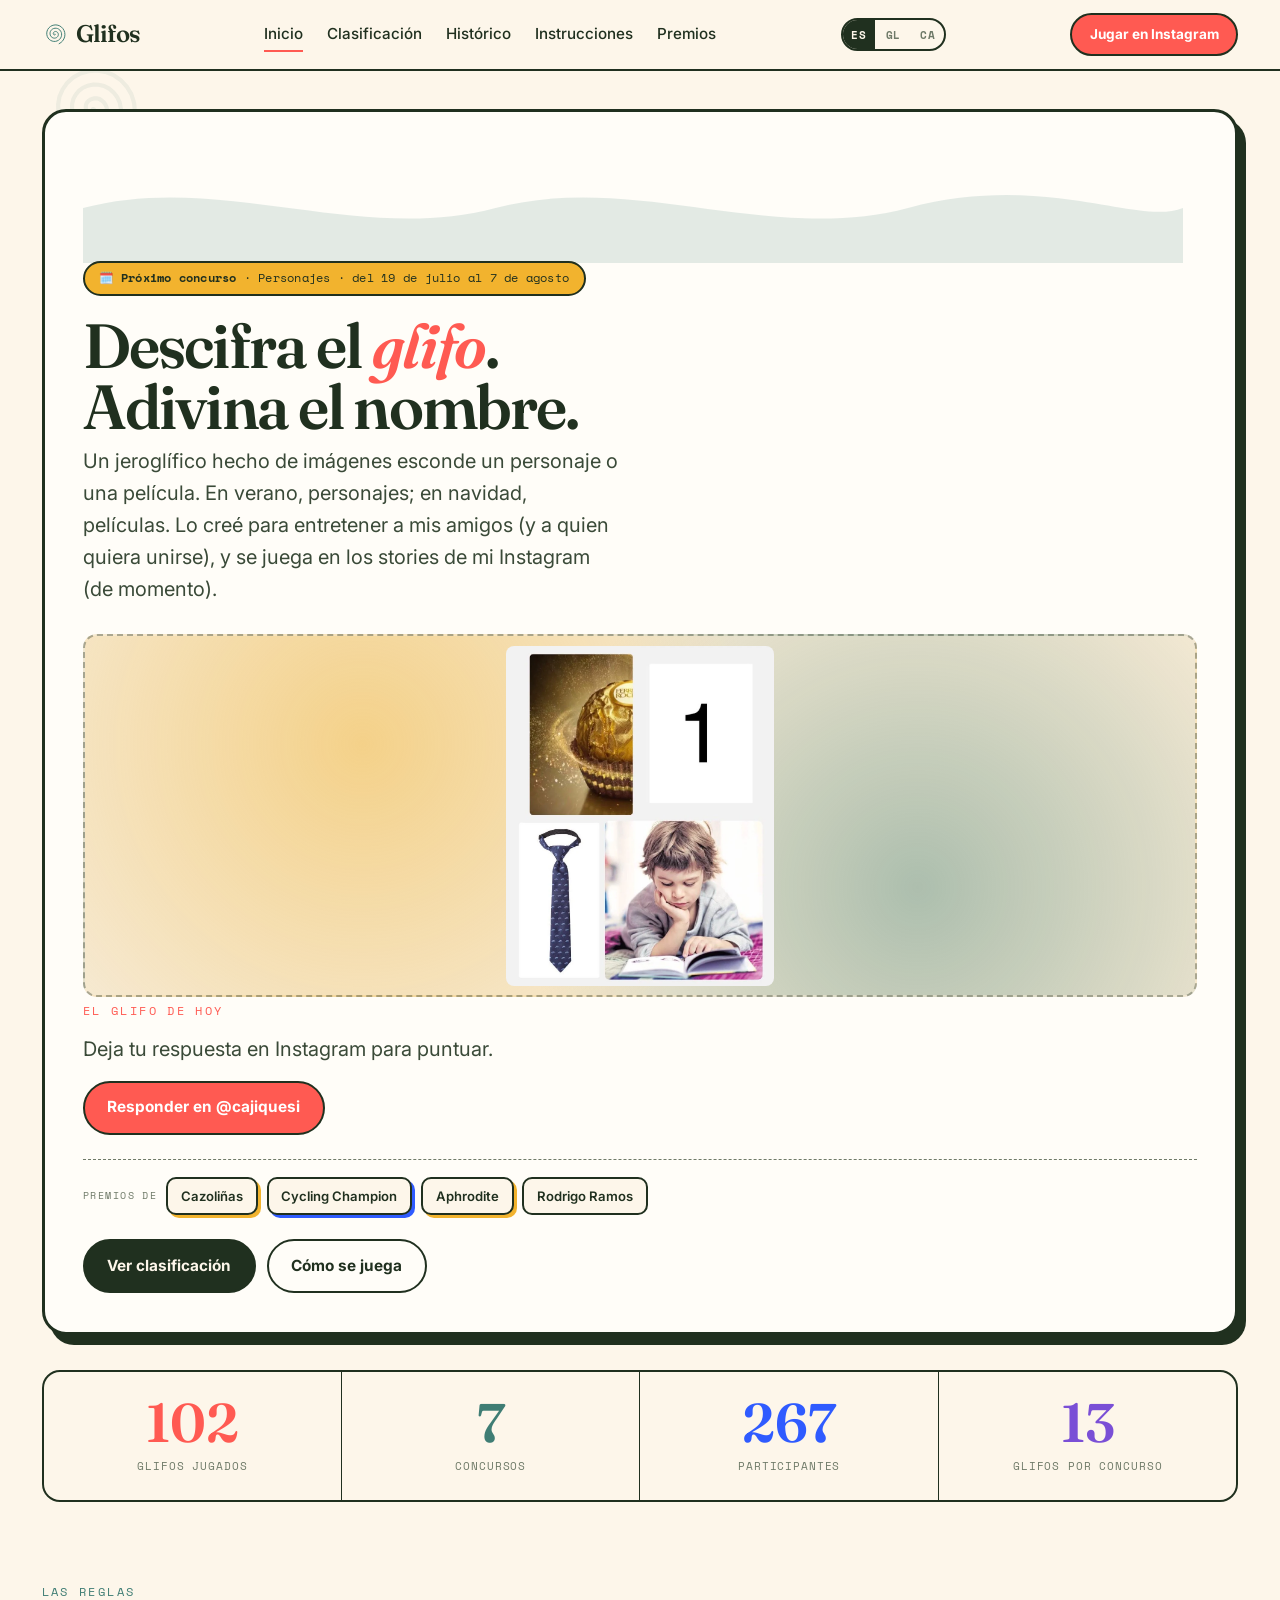
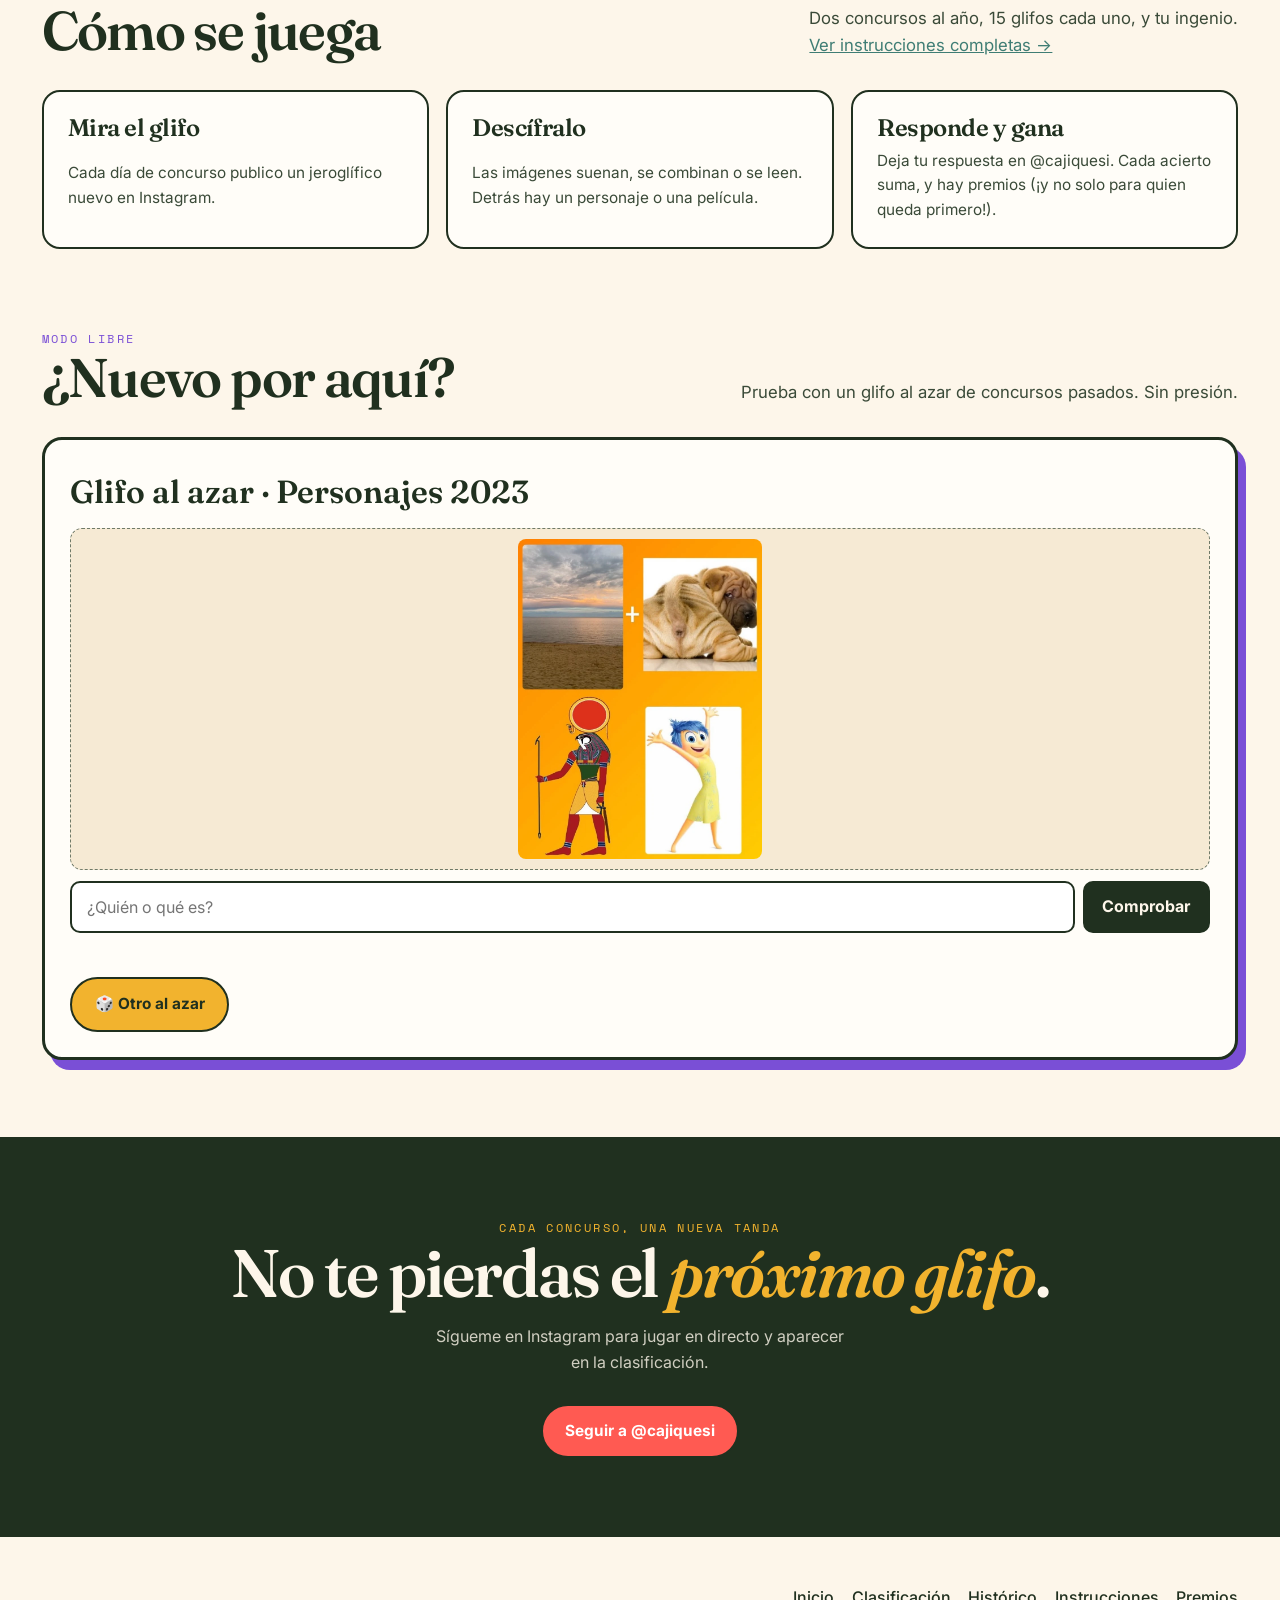
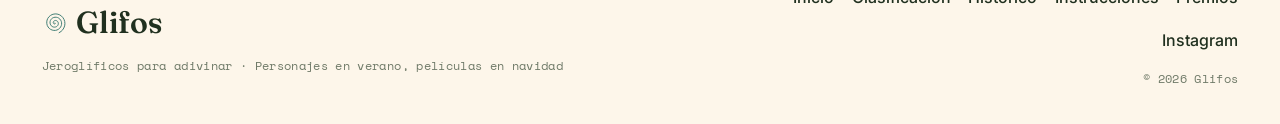
==== index.html @ b7b4c4e5 "Contest day 12: add glyph 12 (Lamine Yamal) and daily glyph 13 Rebuild the Personajes 2026 edition f" ====
<!DOCTYPE html><html lang="es" class="no-js"><head><meta charset="UTF-8"><meta name="viewport" content="width=device-width, initial-scale=1"><title>Glifos · El juego de los jeroglíficos</title><meta name="description" content="Glifos: juego de jeroglíficos para adivinar personajes (verano) y películas (navidad)."><script>document.documentElement.classList.remove('no-js');document.documentElement.classList.add('js');</script><link rel="preconnect" href="https://fonts.googleapis.com"><link rel="preconnect" href="https://fonts.gstatic.com" crossorigin><link rel="stylesheet" href="https://fonts.googleapis.com/css2?family=Fraunces:ital,opsz,wght@0,9..144,400..700;1,9..144,400..600&family=Inter:wght@300..600&family=Space+Mono:wght@400;700&display=swap"><link rel="icon" href="assets/img/favicon.svg" type="image/svg+xml"><link rel="stylesheet" href="styles.css?v=20260804"></head><body data-home><a class="skip-link" href="#main" data-i18n="skip">x</a><div class="splash" aria-hidden="true"><div class="splash__word"><span>G</span><span>L</span><span>I</span><span>F</span><span>O</span><span>S</span></div></div><div class="petro-bg" data-petro aria-hidden="true"></div><header class="nav" id="nav"><div class="wrap nav__in"><a class="brand" href="index.html"><svg viewBox="0 0 64 64" width="26" height="26"><use href="#p-spiral"/></svg>Glifos</a><nav class="nav__links" aria-label="Principal"><a href="index.html" data-i18n="nav.inicio" aria-current="page">x</a><a href="concurso.html" data-i18n="nav.clasi">x</a><a href="historico.html" data-i18n="nav.hist">x</a><a href="instrucciones.html" data-i18n="nav.instr">x</a><a href="premios.html" data-i18n="nav.premios">x</a></nav><div class="lang" data-lang-switch><button data-lang="es">ES</button><button data-lang="gl">GL</button><button data-lang="ca">CA</button></div><a class="btn btn--ig btn--sm nav__cta" href="https://instagram.com/cajiquesi" target="_blank" rel="noopener" data-i18n="nav.playIG">x</a><button class="nav__burger" aria-label="Menú" aria-expanded="false"><span></span><span></span><span></span></button></div><div class="nav__mobile"><div><a href="index.html" data-i18n="nav.inicio" aria-current="page">x</a><a href="concurso.html" data-i18n="nav.clasi">x</a><a href="historico.html" data-i18n="nav.hist">x</a><a href="instrucciones.html" data-i18n="nav.instr">x</a><a href="premios.html" data-i18n="nav.premios">x</a><a href="https://instagram.com/cajiquesi" target="_blank" rel="noopener" data-i18n="nav.ig">Instagram →</a><div class="lang" data-lang-switch><button data-lang="es">ES</button><button data-lang="gl">GL</button><button data-lang="ca">CA</button></div></div></div></header><main id="main"><section class="hero"><div class="wrap"><div class="hero__band">
<svg class="hero__wave" viewBox="0 0 1200 120" preserveAspectRatio="none"><path d="M0,60 C150,20 300,100 450,60 C600,20 750,100 900,60 C1050,20 1150,80 1200,60 L1200,120 L0,120 Z" fill="currentColor"/></svg>
<p class="next-contest reveal" data-next-contest></p>
<h1 class="reveal" data-i18n-html="home.h1">x</h1>
<p class="sub reveal" data-i18n="home.sub">x</p>
<div class="daily reveal" data-daily>
<div data-daily-none style="display:none"><div class="note" data-i18n-html="home.dailyNone">x</div></div>
<div data-daily-has><div class="daily__stage" data-daily-stage><div class="daily__ph"><div class="q3"><b>¿</b><b>?</b><b>?</b></div><p data-daily-meta data-i18n="home.dailyToday">x</p></div></div>
<div><p class="eyebrow" style="color:var(--coral)" data-i18n="home.dailyEyebrow">x</p><p class="sub" style="margin:.6rem 0 1rem" data-i18n="home.dailyResp">x</p><a class="btn btn--ig" href="https://instagram.com/cajiquesi" target="_blank" rel="noopener" data-i18n="home.respIG">x</a></div></div>
</div>
<div class="spon-strip" data-spon-strip></div>
<div class="hero__cta reveal"><a class="btn btn--primary" href="concurso.html" data-i18n="home.ctaClasi">x</a><a class="btn btn--ghost" href="instrucciones.html" data-i18n="home.ctaHow">x</a></div>
</div></div></section>
<section class="section" style="padding-top:0"><div class="wrap"><div class="stats reveal">
<div class="stat"><div class="stat__num" data-stat-glyphs data-count="0">0</div><div class="stat__label" data-i18n="stat.glyphs">x</div></div>
<div class="stat"><div class="stat__num" data-stat-contests data-count="0">0</div><div class="stat__label" data-i18n="stat.contests">x</div></div>
<div class="stat"><div class="stat__num" data-stat-players data-count="0">0</div><div class="stat__label" data-i18n="stat.players">x</div></div>
<div class="stat"><div class="stat__num" data-count="15">0</div><div class="stat__label" data-i18n="stat.perContest">x</div></div>
</div></div></section>
<section class="section" style="padding-top:0"><div class="wrap"><div class="section__head"><div><p class="kicker reveal" data-i18n="home.rulesKicker">x</p><h2 class="section__title reveal" data-i18n-html="home.rulesTitle">x</h2></div><p class="section__lead reveal" data-i18n-html="home.rulesLead">x</p></div>
<div class="cards">
<div class="pcard reveal"><h3 data-i18n="card1.t">x</h3><p data-i18n="card1.p">x</p></div>
<div class="pcard reveal"><h3 data-i18n="card2.t">x</h3><p data-i18n="card2.p">x</p></div>
<div class="pcard reveal"><h3 data-i18n="card3.t">x</h3><p data-i18n="card3.p">x</p></div>
</div></div></section>
<section class="section" style="padding-top:0"><div class="wrap" data-random><div class="section__head"><div><p class="kicker reveal" style="color:var(--purple)" data-i18n="free.kicker">x</p><h2 class="section__title reveal" data-i18n-html="free.title">x</h2></div><p class="section__lead reveal" data-i18n="free.lead">x</p></div>
<div class="random reveal"><div class="big" data-r-title>Glifo</div><div class="stage" data-r-stage><div class="q3">¿ ? ?</div></div><div class="grow"><input data-r-input data-i18n-ph="free.ph" autocomplete="off" data-i18n-al="free.ph"><button data-r-check data-i18n="free.check">x</button></div><div class="fb" data-r-fb></div><button class="btn btn--sun" data-r-new style="width:max-content" data-i18n="free.new">x</button></div></div></section>
<section class="section section--band cta"><div class="wrap"><p class="kicker reveal" style="justify-content:center;color:var(--mustard)" data-i18n="home.ctaKicker">x</p><h2 class="cta__title reveal" data-i18n-html="home.ctaTitle">x</h2><p class="cta__sub reveal" data-i18n="home.ctaSub">x</p><a class="btn btn--ig reveal" href="https://instagram.com/cajiquesi" target="_blank" rel="noopener" data-i18n="home.follow">x</a></div></section></main><footer class="footer"><div class="wrap footer__grid"><div><div class="footer__brand"><svg viewBox="0 0 64 64" width="26" height="26"><use href="#p-spiral"/></svg>Glifos</div><p class="footer__meta" style="margin-top:.6rem" data-i18n="foot.tagline">x</p></div><div class="footer__right"><nav class="footer__links" aria-label="Pie"><a href="index.html" data-i18n="nav.inicio">x</a><a href="concurso.html" data-i18n="nav.clasi">x</a><a href="historico.html" data-i18n="nav.hist">x</a><a href="instrucciones.html" data-i18n="nav.instr">x</a><a href="premios.html" data-i18n="nav.premios">x</a><a href="https://instagram.com/cajiquesi" target="_blank" rel="noopener">Instagram</a></nav><p class="footer__meta" style="margin-top:1rem">© <span data-year>2026</span> Glifos</p></div></div></footer><script defer src="lib/gsap.min.js"></script><script defer src="lib/ScrollTrigger.min.js"></script><script defer src="lib/i18n.js?v=20260804"></script><script defer src="lib/data.js?v=20260804"></script><script defer src="lib/manifest.js?v=20260804"></script><script defer src="main.js?v=20260804"></script></body></html>
---- styles.css ----
/* =============================================================
   GLIFOS · styles.css — petroglifos gallegos + color de juego
   ============================================================= */
:root{
  --bg:#fdf6ea; --bg2:#f6ead4; --bg3:#efe0c3; --paper:#fffdf8;
  --ink:#20301f; --ink2:#3a4a38; --mute:#6f7a68; --line:#20301f;
  --teal:#3f7d74; --coral:#ff5a52; --mustard:#f2b32e; --blue:#2f5bff; --green:#1f9e6e; --purple:#7a4fd6;
  --serif:"Fraunces",Georgia,"Times New Roman",serif;
  --sans:"Inter",system-ui,-apple-system,sans-serif;
  --mono:"Space Mono",ui-monospace,monospace;
  --ease:cubic-bezier(.16,1,.3,1); --bounce:cubic-bezier(.34,1.56,.64,1);
  --wrap:1200px; --gutter:clamp(1.1rem,4vw,2.6rem); --radius:18px;
}
*,*::before,*::after{box-sizing:border-box;margin:0}
html{-webkit-text-size-adjust:100%;scroll-behavior:smooth}
body{font-family:var(--sans);font-size:16px;line-height:1.6;color:var(--ink);background:var(--bg);
  -webkit-font-smoothing:antialiased;text-rendering:optimizeLegibility;overflow-x:clip}
img,svg{display:block;max-width:100%}
button{font:inherit;color:inherit;cursor:pointer;border:0;background:none}
a{color:inherit;text-decoration:none}
p{text-wrap:pretty}
h1,h2,h3,h4{text-wrap:balance;line-height:1.02;letter-spacing:-.02em;font-weight:600}
::selection{background:var(--mustard);color:var(--ink)}
:focus-visible{outline:2px solid var(--blue);outline-offset:3px;border-radius:4px}
.skip-link{position:fixed;top:-100px;left:1rem;padding:.6rem 1rem;background:var(--ink);color:var(--bg);z-index:9999;border-radius:8px;font-weight:600}
.skip-link:focus{top:1rem}
.sr-only{position:absolute;width:1px;height:1px;padding:0;margin:-1px;overflow:hidden;clip:rect(0,0,0,0);white-space:nowrap;border:0}

/* petroglyph background */
.petro-bg{position:fixed;inset:0;z-index:0;pointer-events:none;opacity:.08;overflow:hidden}
.petro-bg svg[data-motif]{position:absolute}

.wrap{width:min(100% - var(--gutter)*2,var(--wrap));margin-inline:auto;position:relative;z-index:1}
.kicker,.eyebrow{font-family:var(--mono);font-size:.74rem;letter-spacing:.2em;text-transform:uppercase;color:var(--teal);display:inline-flex;align-items:center;gap:.55rem}
.eyebrow svg{width:20px;height:20px}
.tag{font-family:var(--mono);font-size:.66rem;letter-spacing:.14em;text-transform:uppercase;padding:.28em .7em;border-radius:999px;border:1.5px solid var(--ink);display:inline-block}
.tag--verano{background:var(--mustard);color:var(--ink)}
.tag--navidad{background:var(--blue);color:#fff;border-color:var(--blue)}

/* buttons */
.btn{display:inline-flex;align-items:center;gap:.55rem;font-weight:700;font-size:.96rem;padding:.8rem 1.4rem;border-radius:999px;border:2px solid var(--ink);transition:transform .35s var(--ease),box-shadow .3s var(--ease),background .3s,color .3s}
.btn:hover{transform:translateY(-3px)}
.btn--primary{background:var(--ink);color:var(--bg)}.btn--primary:hover{box-shadow:6px 8px 0 var(--teal)}
.btn--ig{background:var(--coral);color:#fff}.btn--ig:hover{box-shadow:6px 8px 0 var(--purple)}
.btn--sun{background:var(--mustard);color:var(--ink)}.btn--sun:hover{box-shadow:6px 8px 0 var(--ink)}
.btn--ghost{background:transparent}.btn--ghost:hover{background:var(--ink);color:var(--bg);box-shadow:6px 8px 0 var(--mustard)}
.btn--sm{padding:.55rem 1.1rem;font-size:.85rem}

/* nav */
.nav{position:sticky;top:0;z-index:200;background:color-mix(in srgb,var(--bg) 88%,transparent);backdrop-filter:blur(10px);border-bottom:2px solid var(--ink)}
.nav__in{display:flex;align-items:center;justify-content:space-between;gap:1rem;padding:.8rem 0}
.brand{display:inline-flex;align-items:center;gap:.5rem;font-family:var(--serif);font-weight:600;font-size:1.5rem;letter-spacing:-.03em}
.brand svg{width:26px;height:26px;color:var(--teal)}
.nav__links{display:none;gap:1.5rem;align-items:center}
.nav__links a{font-weight:500;font-size:.95rem;position:relative;padding:.2rem 0}
.nav__links a::after{content:"";position:absolute;left:0;bottom:-2px;width:0;height:2px;background:var(--coral);transition:width .35s var(--ease)}
.nav__links a:hover::after,.nav__links a[aria-current="page"]::after{width:100%}
.nav__cta{display:none}
.nav__burger{display:inline-flex;flex-direction:column;gap:5px;padding:.5rem}
.nav__burger span{width:26px;height:2.5px;background:var(--ink);border-radius:2px;transition:transform .3s var(--ease),opacity .3s}
.nav.is-open .nav__burger span:nth-child(1){transform:translateY(7.5px) rotate(45deg)}
.nav.is-open .nav__burger span:nth-child(2){opacity:0}
.nav.is-open .nav__burger span:nth-child(3){transform:translateY(-7.5px) rotate(-45deg)}
.nav__mobile{display:grid;grid-template-rows:0fr;overflow:hidden;transition:grid-template-rows .4s var(--ease)}
.nav.is-open .nav__mobile{grid-template-rows:1fr;border-top:2px solid var(--ink)}
.nav__mobile>div{min-height:0}
.nav__mobile a{display:block;padding:1rem var(--gutter);font-family:var(--serif);font-size:1.35rem;border-bottom:1px solid var(--line)}
@media(min-width:1000px){.nav__links{display:flex}.nav__cta{display:inline-flex}.nav__burger{display:none}}

/* splash */
.splash{position:fixed;inset:0;z-index:1000;background:var(--ink);display:grid;place-items:center;animation:splashOut .8s var(--ease) 1.9s forwards}
.splash__word{display:flex;gap:.04em;font-family:var(--serif);font-weight:600;color:var(--bg);font-size:clamp(3rem,14vw,8rem);letter-spacing:-.04em}
.splash__word span{display:inline-block;transform:translateY(120%);animation:splashLetter .8s var(--ease) forwards}
.splash__word span:nth-child(1){animation-delay:.05s}.splash__word span:nth-child(2){animation-delay:.13s;color:var(--coral)}
.splash__word span:nth-child(3){animation-delay:.21s}.splash__word span:nth-child(4){animation-delay:.29s;color:var(--mustard)}
.splash__word span:nth-child(5){animation-delay:.37s}.splash__word span:nth-child(6){animation-delay:.45s;color:var(--teal)}
@keyframes splashLetter{to{transform:translateY(0)}}
@keyframes splashOut{to{opacity:0;visibility:hidden;transform:translateY(-14px)}}
.no-js .splash{display:none}

/* reveal */
.reveal{opacity:0;transform:translateY(24px);transition:opacity .8s var(--ease),transform .8s var(--ease)}
.reveal.is-in{opacity:1;transform:none}
html:not(.is-ready) .reveal{opacity:1!important;transform:none!important}

/* hero */
.hero{padding:clamp(1.2rem,3.5vw,2.4rem) 0 clamp(1.2rem,3vw,2.2rem)}
.hero__band{position:relative;border:3px solid var(--ink);border-radius:24px;background:var(--paper);padding:clamp(1.4rem,3.4vw,2.4rem);overflow:hidden;box-shadow:8px 10px 0 var(--ink)}
.hero__wave{position:absolute;left:0;right:0;bottom:-2px;height:110px;color:var(--teal);opacity:.14;z-index:0}
.hero__band>*{position:relative;z-index:1}
.hero h1{font-family:var(--serif);font-weight:600;font-size:clamp(2.1rem,6vw,3.9rem);line-height:.98;letter-spacing:-.03em;margin:.2rem 0 .5rem}
.hero h1 em{font-style:italic;color:var(--coral)}
.hero .sub{font-size:clamp(1rem,2.3vw,1.25rem);max-width:42ch;color:var(--ink2)}
.hero__cta{display:flex;flex-wrap:wrap;gap:.7rem;margin-top:1.5rem}
.chips{display:flex;flex-wrap:wrap;gap:.55rem;margin-top:1.3rem}
.chip{font-family:var(--mono);font-size:.72rem;padding:.5rem .9rem;border-radius:999px;border:2px solid var(--ink);background:var(--bg)}

/* daily glyph */
.daily{display:grid;gap:1.4rem;margin-top:1.8rem;grid-template-columns:1fr}
.daily__stage{position:relative;min-height:240px;border-radius:14px;overflow:hidden;border:2px dashed color-mix(in srgb,var(--ink) 35%,transparent);
  background:radial-gradient(circle at 25% 30%,color-mix(in srgb,var(--mustard) 45%,transparent),transparent 45%),radial-gradient(circle at 75% 70%,color-mix(in srgb,var(--teal) 40%,transparent),transparent 45%),var(--bg2);
  display:grid;place-items:center;padding:.6rem}
.daily__stage img{max-width:100%;max-height:340px;width:auto;height:auto;object-fit:contain;border-radius:8px}
.daily__ph{text-align:center;padding:1.2rem}
.daily__ph .q3{font-family:var(--serif);font-size:clamp(2.6rem,9vw,4rem);color:var(--teal)}
.daily__ph .q3 b:nth-child(2){color:var(--coral)}.daily__ph .q3 b:nth-child(3){color:var(--blue)}
.daily__ph p{font-family:var(--mono);font-size:.7rem;letter-spacing:.1em;text-transform:uppercase;color:var(--mute);margin-top:.5rem}

/* sponsors strip */
.spon-strip{display:flex;flex-wrap:wrap;gap:.55rem;align-items:center;margin-top:1.5rem;padding-top:1.1rem;border-top:1.5px dashed var(--mute)}
.spon-strip .lbl{font-family:var(--mono);font-size:.64rem;letter-spacing:.14em;text-transform:uppercase;color:var(--mute)}
.spon-pill{padding:.4rem .8rem;border:2px solid var(--ink);border-radius:10px;background:var(--bg);font-weight:600;font-size:.82rem;transition:transform .3s var(--ease)}
.spon-pill:hover{transform:translateY(-2px)}
.spon-pill:nth-child(2n){box-shadow:3px 3px 0 var(--mustard)}
.spon-pill:nth-child(3n){box-shadow:3px 3px 0 var(--blue)}

/* sections */
.section{padding:clamp(2.6rem,6vw,5rem) 0;position:relative}
.section--band{background:var(--ink);color:var(--bg)}
.section__head{display:flex;flex-wrap:wrap;align-items:end;justify-content:space-between;gap:1rem;margin-bottom:2rem}
.section__title{font-family:var(--serif);font-weight:600;font-size:clamp(1.9rem,5vw,3.4rem);line-height:1;letter-spacing:-.03em}
.section__title em{font-style:normal;color:inherit}
.section--band .section__title em{color:var(--mustard)}
.section__lead{max-width:52ch;color:var(--ink2);font-size:1.05rem}
.section--band .section__lead{color:color-mix(in srgb,var(--bg) 78%,transparent)}

/* stats */
.stats{display:grid;grid-template-columns:repeat(2,1fr);gap:1px;background:var(--line);border:2px solid var(--ink);border-radius:var(--radius);overflow:hidden}
.stat{background:var(--bg);padding:1.5rem 1rem;text-align:center}
.stat__num{font-family:var(--serif);font-weight:600;font-size:clamp(2rem,6vw,3.4rem);line-height:1}
.stat:nth-child(1) .stat__num{color:var(--coral)}.stat:nth-child(2) .stat__num{color:var(--teal)}
.stat:nth-child(3) .stat__num{color:var(--blue)}.stat:nth-child(4) .stat__num{color:var(--purple)}
.stat__label{font-family:var(--mono);font-size:.68rem;letter-spacing:.08em;text-transform:uppercase;color:var(--mute);margin-top:.5rem}
@media(min-width:720px){.stats{grid-template-columns:repeat(4,1fr)}}

/* steps / cards */
.cards{display:grid;gap:1.1rem;grid-template-columns:1fr}
.pcard{border:2px solid var(--ink);border-radius:var(--radius);padding:1.5rem;background:var(--paper);transition:transform .4s var(--ease),box-shadow .4s var(--ease);display:grid;gap:.5rem}
.pcard:hover{transform:translateY(-5px);box-shadow:8px 10px 0 var(--ink)}
.pcard h3{font-family:var(--serif);font-size:1.5rem}
.pcard p{color:var(--ink2);font-size:.96rem}
@media(min-width:820px){.cards{grid-template-columns:repeat(3,1fr)}}
.cards--2{grid-template-columns:1fr}@media(min-width:720px){.cards--2{grid-template-columns:repeat(2,1fr)}}

/* controls */
.controls{display:flex;flex-wrap:wrap;gap:.5rem;margin-bottom:1.4rem}
.chip-btn{font-family:var(--mono);font-size:.8rem;padding:.5rem 1rem;border-radius:999px;border:2px solid var(--ink);background:var(--bg);transition:background .25s,color .25s,transform .25s var(--ease)}
.chip-btn:hover{transform:translateY(-2px)}
.chip-btn.is-active{background:var(--ink);color:var(--bg)}

/* podium */
.podium{display:grid;grid-template-columns:1fr;gap:1rem;margin-bottom:2.2rem}
.pod{border:2.5px solid var(--ink);border-radius:var(--radius);padding:1.3rem;text-align:center;background:var(--paper)}
.pod__medal{font-size:1.9rem}
.pod__user{font-family:var(--serif);font-weight:600;font-size:1.4rem;margin:.35rem 0 .15rem;word-break:break-word}
.pod__pts{font-family:var(--mono);font-size:.8rem;color:var(--mute)}
.pod__stars{color:var(--mustard);font-size:.9rem;margin-top:.2rem}
.pod--1{background:color-mix(in srgb,var(--mustard) 28%,var(--paper));box-shadow:8px 10px 0 var(--mustard)}
.pod--2{background:color-mix(in srgb,#d9d9d9 40%,var(--paper));box-shadow:8px 10px 0 #cfcabc}
.pod--3{background:color-mix(in srgb,var(--coral) 22%,var(--paper));box-shadow:8px 10px 0 color-mix(in srgb,var(--coral) 55%,var(--paper))}
@media(min-width:760px){.podium{grid-template-columns:repeat(3,1fr);align-items:end}.pod--1{order:2;transform:translateY(-14px)}.pod--2{order:1}.pod--3{order:3}}

/* classification table */
.board-tools{display:flex;flex-wrap:wrap;gap:.6rem;align-items:center;margin-bottom:1rem}
.board-tools input{padding:.6rem .9rem;border:2px solid var(--ink);border-radius:10px;background:var(--bg);font-family:var(--sans);font-size:.95rem;max-width:320px;width:100%}
.legend{display:flex;flex-wrap:wrap;gap:.9rem;margin:1rem 0;font-family:var(--mono);font-size:.7rem}
.legend b{display:inline-flex;align-items:center;gap:.4rem;font-weight:400}
.dot{width:15px;height:15px;border-radius:5px;border:1.5px solid var(--ink);display:inline-block}
.dot.hit{background:var(--green)}.dot.miss{background:var(--coral)}.dot.none{background:var(--bg2)}.dot.star{background:var(--green);box-shadow:0 0 0 2px var(--mustard) inset}

.qwrap{overflow-x:auto;border:2.5px solid var(--ink);border-radius:16px;background:var(--paper);-webkit-overflow-scrolling:touch}
.q{border-collapse:separate;border-spacing:0;width:100%;font-size:.82rem}
.q th,.q td{padding:0;text-align:center}
.q thead th{position:sticky;top:0;background:var(--bg2);border-bottom:2px solid var(--ink);font-family:var(--mono);font-weight:400;padding:.5rem .2rem;vertical-align:middle;z-index:1}
.q .corner{position:sticky;left:0;z-index:4;background:var(--bg2);text-align:left;padding-left:.9rem;min-width:150px;font-family:var(--mono);font-size:.58rem;letter-spacing:.08em}
.q .achead{min-width:66px;font-size:.56rem;letter-spacing:.05em}
.q .numbtn{width:26px;height:26px;border-radius:8px;border:2px solid var(--ink);background:var(--paper);font-family:var(--mono);font-weight:700;font-size:.76rem;cursor:pointer;margin:0 auto;display:grid;place-items:center;transition:transform .2s,background .2s,color .2s}
.q .numbtn:hover{transform:translateY(-2px);background:var(--teal);color:#fff}
.q .wk{border-left:3px solid var(--ink)}
.q tbody th.name{position:sticky;left:0;z-index:2;background:var(--paper);text-align:left;padding:.35rem .9rem;font-weight:600;min-width:150px;border-bottom:1px solid #e8e0cc;cursor:pointer;white-space:nowrap}
.q tbody tr:nth-child(even) th.name,.q tbody tr:nth-child(even) td{background:#faf4e6}
.q tbody th.name:hover{color:var(--teal)}
.q tbody tr.is-hit th.name,.q tbody tr.is-hit td{background:color-mix(in srgb,var(--mustard) 35%,var(--paper))!important}
.q tbody tr.is-dim{display:none}
.q .pos{color:var(--mute);font-family:var(--mono);font-size:.7rem;margin-right:.4rem}
.q .stars{color:var(--mustard);letter-spacing:-1px;margin-left:.35rem}
.q td{border-bottom:1px solid #e8e0cc;height:30px}
.q td.ac{font-family:var(--mono);font-weight:700;border-left:2px solid var(--ink);border-right:2px solid var(--ink);min-width:66px}
.q td.wk{border-left:3px solid var(--ink)}
.cell{width:20px;height:20px;border-radius:5px;margin:0 auto;border:1.5px solid rgba(32,48,31,.22);display:grid;place-items:center}
.cell.hit{background:var(--green);border-color:var(--green)}.cell.miss{background:var(--coral);border-color:var(--coral)}.cell.none{background:var(--bg2)}
.cell.star{background:var(--green);border-color:var(--mustard);box-shadow:0 0 0 2px var(--mustard) inset}
.cell.star span{color:#fff;font-size:.68rem}

/* glyph list (histórico) */
.glyphgrid{display:grid;gap:1rem;grid-template-columns:1fr}
.gcard{border:2px solid var(--ink);border-radius:14px;padding:1.1rem 1.2rem;background:var(--paper);display:grid;gap:.55rem;cursor:pointer;transition:transform .35s var(--ease),box-shadow .35s var(--ease)}
.gcard:hover{transform:translateY(-4px);box-shadow:6px 8px 0 var(--ink)}
.gcard__top{display:flex;align-items:baseline;justify-content:space-between;gap:.7rem}
.gcard__name{font-family:var(--serif);font-weight:600;font-size:1.25rem}
.gcard__num{font-family:var(--mono);font-size:.72rem;color:#fff;padding:.12rem .5rem;border-radius:999px;background:var(--teal)}
.gcard__solved{font-family:var(--mono);font-size:.76rem;color:var(--mute)}.gcard__solved b{color:var(--ink)}
.gbar{height:9px;border-radius:999px;background:var(--bg3);overflow:hidden;border:1.5px solid var(--ink)}
.gbar>i{display:block;height:100%;border-radius:999px}
@media(min-width:640px){.glyphgrid{grid-template-columns:repeat(2,1fr)}}
@media(min-width:1024px){.glyphgrid{grid-template-columns:repeat(3,1fr)}}

.edition__meta{display:flex;flex-wrap:wrap;gap:1.3rem;margin:0 0 1.6rem;font-family:var(--mono);font-size:.8rem;color:var(--mute)}
.edition__meta b{color:var(--ink)}
.subtabs{display:flex;gap:.5rem;margin-bottom:1.4rem;flex-wrap:wrap}
.subtab{font-family:var(--mono);font-size:.82rem;padding:.5rem 1.1rem;border:2px solid var(--ink);border-radius:999px;background:var(--bg)}
.subtab.is-active{background:var(--teal);color:#fff;border-color:var(--teal)}

/* random mode */
.random{border:3px solid var(--ink);border-radius:20px;background:var(--paper);padding:1.6rem;box-shadow:8px 10px 0 var(--purple);display:grid;gap:.7rem}
.random .big{font-family:var(--serif);font-size:clamp(1.4rem,4vw,2rem);font-weight:600}
.stage{min-height:200px;border-radius:12px;border:1.5px dashed var(--mute);background:var(--bg2);display:grid;place-items:center;text-align:center;padding:.6rem}
.stage img{max-width:100%;max-height:320px;width:auto;height:auto;object-fit:contain;border-radius:8px}
.stage .q3{font-family:var(--serif);font-size:2.4rem;color:var(--teal)}
.grow{display:flex;gap:.5rem;flex-wrap:wrap}
.grow input{flex:1;min-width:180px;padding:.7rem .9rem;border:2px solid var(--ink);border-radius:10px;font-family:var(--sans);font-size:1rem}
.grow button{padding:.7rem 1.1rem;border:2px solid var(--ink);border-radius:10px;background:var(--ink);color:var(--bg);font-weight:700}
.fb{min-height:1.4rem;font-weight:600;font-size:.92rem}
.fb.ok{color:var(--green)}.fb.no{color:var(--coral)}

/* modal */
.overlay{position:fixed;inset:0;background:rgba(32,48,31,.55);z-index:300;display:none;place-items:center;padding:1.2rem;overflow-y:auto}
.overlay.open{display:grid}
.modal{background:var(--paper);border:3px solid var(--ink);border-radius:20px;max-width:470px;width:100%;padding:1.8rem;box-shadow:10px 12px 0 var(--teal);margin:auto}
.modal h3{font-family:var(--serif);font-size:1.9rem;font-weight:600}
.modal .close{float:right;font-family:var(--mono);font-size:.8rem;border:2px solid var(--ink);border-radius:8px;padding:.2rem .6rem;background:var(--bg)}
.pstats{display:grid;grid-template-columns:repeat(3,1fr);gap:.7rem;margin:1rem 0}
.pstat{border:2px solid var(--ink);border-radius:12px;padding:.8rem;text-align:center}
.pstat b{font-family:var(--serif);font-size:1.7rem;display:block;line-height:1}
.pstat:nth-child(1) b{color:var(--green)}.pstat:nth-child(2) b{color:var(--coral)}.pstat:nth-child(3) b{color:var(--mustard)}
.pstat span{font-family:var(--mono);font-size:.56rem;letter-spacing:.06em;text-transform:uppercase;color:var(--mute)}
.modal .muted{font-size:.82rem;color:var(--mute);font-style:italic}
.achv{display:flex;flex-wrap:wrap;gap:.4rem;margin-top:.6rem}
.achv span{font-family:var(--mono);font-size:.68rem;padding:.3rem .6rem;border-radius:999px;border:1.5px solid var(--ink);background:var(--bg)}

/* sponsors page */
.spon-grid{display:grid;gap:1.2rem;grid-template-columns:1fr}
.spon-card{border:2.5px solid var(--ink);border-radius:var(--radius);background:var(--paper);display:flex;flex-direction:column;overflow:hidden;transition:transform .35s var(--ease),box-shadow .35s var(--ease)}
.spon-card:hover{transform:translateY(-5px)}
.spon-card:nth-child(3n+1):hover{box-shadow:8px 10px 0 var(--mustard)}
.spon-card:nth-child(3n+2):hover{box-shadow:8px 10px 0 var(--blue)}
.spon-card:nth-child(3n):hover{box-shadow:8px 10px 0 var(--coral)}
.spon-card__media{position:relative}
.spon-card__gallery{display:flex;overflow-x:auto;scroll-snap-type:x mandatory;scrollbar-width:none;-webkit-overflow-scrolling:touch}
.spon-card__gallery::-webkit-scrollbar{display:none}
.spon-card__gallery .spon-card__photo{flex:0 0 100%;scroll-snap-align:start}
.spon-card__gallery--multi .spon-card__photo{flex:0 0 90%}
.spon-card__photo{display:block;width:100%;height:170px;object-fit:cover;border-bottom:2.5px solid var(--ink)}
.spon-card__photo--ph{background:radial-gradient(circle at 30% 30%,color-mix(in srgb,var(--mustard) 50%,transparent),transparent 55%),radial-gradient(circle at 75% 65%,color-mix(in srgb,var(--teal) 45%,transparent),transparent 55%),var(--bg2)}
.spon-card__logo{position:absolute;left:1.1rem;bottom:-22px;height:54px;min-width:54px;max-width:180px;padding:.3rem .55rem;border-radius:12px;background:var(--bg);border:2px solid var(--ink);display:grid;place-items:center;font-family:var(--serif);font-weight:600;font-size:1.5rem;color:var(--teal);overflow:hidden}
.spon-card__logo img{height:100%;width:auto;max-width:100%;object-fit:contain;display:block}
.spon-card__body{padding:2rem 1.3rem 1.3rem;display:grid;gap:.5rem;flex:1}
.spon-card h3{font-family:var(--serif);font-size:1.4rem}
.spon-card__desc{font-size:.9rem;color:color-mix(in srgb,var(--ink) 80%,transparent);line-height:1.45}
.spon-card .prize{font-family:var(--mono);font-size:.72rem;color:var(--mute);letter-spacing:.04em}
.spon-card__links{display:flex;flex-wrap:wrap;gap:.5rem;margin-top:auto;padding-top:.5rem}
.spon-link{display:inline-flex;align-items:center;gap:.4rem;font-weight:600;font-size:.82rem;padding:.45rem .85rem;border:2px solid var(--ink);border-radius:999px;background:var(--bg);transition:transform .3s var(--ease),background .3s,color .3s}
.spon-link svg{flex:none}
.spon-link:hover{transform:translateY(-2px)}
.spon-link--ig:hover{background:var(--coral);color:#fff}
.spon-link--tiktok:hover{background:var(--ink);color:#fff}
.spon-link--youtube:hover{background:#c4302b;color:#fff;border-color:#c4302b}
@media(min-width:720px){.spon-grid{grid-template-columns:repeat(2,1fr)}}
@media(min-width:1040px){.spon-grid{grid-template-columns:repeat(3,1fr)}}

/* note */
.note{border:2px dashed var(--ink);border-radius:var(--radius);padding:1.3rem 1.5rem;background:color-mix(in srgb,var(--mustard) 14%,var(--paper));font-size:.95rem}
.note b{font-family:var(--mono);font-size:.68rem;letter-spacing:.1em;text-transform:uppercase}

/* cta */
.cta{text-align:center}
.cta__title{font-family:var(--serif);font-weight:600;font-size:clamp(2rem,6vw,4.2rem);line-height:1;letter-spacing:-.03em}
.cta__title em{font-style:italic;color:var(--mustard)}
.cta__sub{max-width:42ch;margin:1.1rem auto 1.8rem;color:color-mix(in srgb,var(--bg) 80%,transparent)}

/* footer */
.footer{border-top:2px solid var(--ink);padding:3rem 0 2.2rem}
.footer__grid{display:grid;gap:1.8rem;grid-template-columns:1fr}
.footer__brand{font-family:var(--serif);font-size:1.9rem;font-weight:600;display:inline-flex;align-items:center;gap:.5rem}
.footer__brand svg{width:26px;height:26px;color:var(--teal)}
.footer__links{display:flex;flex-wrap:wrap;gap:1.1rem}
.footer__links a{font-weight:500}.footer__links a:hover{color:var(--teal)}
.footer__meta{font-family:var(--mono);font-size:.72rem;color:var(--mute);letter-spacing:.03em}
@media(min-width:760px){.footer__grid{grid-template-columns:1.4fr 1fr;align-items:center}.footer__right{text-align:right}.footer__links{justify-content:flex-end}}

@media(prefers-reduced-motion:reduce){.hero__wave{animation:none}}

/* --- v3 additions --- */
/* tabs in glyph modal */
.tabs{display:flex;gap:.4rem;margin:.4rem 0 1rem;border-bottom:2px solid var(--ink)}
.tab{font-family:var(--mono);font-size:.8rem;padding:.55rem 1rem;border:2px solid var(--ink);border-bottom:0;border-radius:10px 10px 0 0;background:var(--bg);margin-bottom:-2px;color:var(--mute)}
.tab.is-active{background:var(--paper);color:var(--ink);font-weight:700}
.reveal-ans{margin-top:.7rem;font-family:var(--serif);font-size:1.3rem;font-weight:600;color:var(--teal)}
[data-g-reveal]{margin-top:.6rem}

/* profile editions table */
.edrow{display:grid;grid-template-columns:1fr auto 3.4rem;gap:.6rem;align-items:center;padding:.4rem 0;border-bottom:1px solid #e8e0cc;font-size:.86rem}
.edrow--head{font-family:var(--mono);font-size:.6rem;letter-spacing:.06em;text-transform:uppercase;color:var(--mute);border-bottom:2px solid var(--ink)}
.edrow .mono{font-family:var(--mono);color:var(--ink2)}
.edrow .star-col{text-align:right;color:var(--mustard)}

/* tiebreak / info ordered list */
.steps-ol{counter-reset:st;display:grid;gap:.8rem;margin-top:.4rem}
.steps-ol li{list-style:none;position:relative;padding-left:2.6rem;font-size:.95rem}
.steps-ol li::before{counter-increment:st;content:counter(st);position:absolute;left:0;top:0;width:1.9rem;height:1.9rem;border-radius:50%;background:var(--ink);color:var(--bg);font-family:var(--mono);font-size:.85rem;display:grid;place-items:center}
.steps-ol li b{color:var(--teal)}
.example{margin-top:1rem;border-left:3px solid var(--mustard);padding:.6rem .9rem;background:color-mix(in srgb,var(--mustard) 12%,var(--paper));font-size:.9rem;border-radius:0 10px 10px 0}

/* instrucciones cards */
.rules{display:grid;gap:1.1rem;grid-template-columns:1fr}
.rule{border:2px solid var(--ink);border-radius:var(--radius);padding:1.4rem;background:var(--paper);display:grid;gap:.5rem}
.rule .ic{font-size:1.6rem}
.rule h3{font-family:var(--serif);font-size:1.35rem}
.rule p{color:var(--ink2);font-size:.95rem}
@media(min-width:720px){.rules{grid-template-columns:repeat(2,1fr)}}

/* premios how-to */
.prize-how{display:grid;gap:1rem;grid-template-columns:1fr;margin-top:1.4rem}
.prize-card{border:2.5px solid var(--ink);border-radius:var(--radius);padding:1.4rem;background:var(--paper);display:grid;gap:.4rem}
.prize-card .ic{font-size:1.7rem}
.prize-card h3{font-family:var(--serif);font-size:1.3rem}
.prize-card p{color:var(--ink2);font-size:.93rem}
.prize-card:nth-child(1){box-shadow:6px 8px 0 var(--mustard)}
.prize-card:nth-child(2){box-shadow:6px 8px 0 var(--teal)}
.prize-card:nth-child(3){box-shadow:6px 8px 0 var(--coral)}
.prize-card:nth-child(4){box-shadow:6px 8px 0 var(--purple)}
@media(min-width:720px){.prize-how{grid-template-columns:repeat(2,1fr)}}

/* --- v4 additions --- */
.next-contest{display:inline-block;font-family:var(--mono);font-size:.72rem;letter-spacing:.02em;background:var(--mustard);color:var(--ink);border:2px solid var(--ink);border-radius:999px;padding:.4rem .9rem;margin-bottom:1rem}
.next-contest b{font-weight:700}
.numbtn.is-bis{background:var(--mustard);border-style:dashed}
.numbtn.is-bis sup{font-size:.6em}
.q th.bis,.q td.bis{background:color-mix(in srgb,var(--mustard) 14%,transparent)}

/* --- v5: selector de idioma --- */
.lang{display:inline-flex;gap:2px;border:2px solid var(--ink);border-radius:999px;overflow:hidden;background:var(--bg)}
.lang button{font-family:var(--mono);font-size:.7rem;font-weight:700;letter-spacing:.04em;padding:.32rem .55rem;color:var(--ink-mute,var(--mute))}
.lang button.is-active{background:var(--ink);color:var(--bg)}
.nav__mobile .lang{margin:1rem var(--gutter)}
@media(max-width:999px){.nav__in .lang{display:none}}

/* =============================================================
   REPASO MÓVIL — pantallas pequeñas (tráfico desde Instagram)
   ============================================================= */
.q-hint{display:none}

@media(max-width:640px){
  /* Objetivos táctiles más grandes */
  .btn{padding:.85rem 1.3rem;min-height:46px}
  .btn--sm{padding:.6rem 1rem;font-size:.85rem;min-height:40px}
  .chip-btn{padding:.6rem 1.05rem;font-size:.82rem;min-height:40px}
  .tab{padding:.65rem 1.05rem;min-height:42px}
  .lang button{padding:.5rem .8rem;font-size:.8rem}

  /* Tabla de clasificación deslizable + aviso */
  .q-hint{display:block;font-family:var(--mono);font-size:.72rem;letter-spacing:.04em;color:var(--teal);margin:0 0 .5rem;animation:hintPulse 1.8s ease-in-out infinite}
  @keyframes hintPulse{0%,100%{opacity:.55}50%{opacity:1}}
  .qwrap{position:relative;border-radius:14px}
  /* pista visual de que hay más a la derecha */
  .qwrap::after{content:"";position:sticky;top:0;right:0;float:right;width:26px;height:100%;pointer-events:none;
    background:linear-gradient(to right,transparent,color-mix(in srgb,var(--ink) 12%,transparent));margin-left:-26px}
  .q{font-size:.8rem}
  .q .corner,.q tbody th.name{min-width:118px;padding-left:.6rem}
  .q .numbtn{width:32px;height:32px;font-size:.82rem}        /* nº más grande para el dedo */
  .q .achead{min-width:54px}
  .q td.ac{min-width:54px}
  .cell{width:19px;height:19px}

  /* Ventanas emergentes: que quepan y hagan scroll */
  .overlay{padding:.8rem;align-items:flex-start}
  .modal{padding:1.3rem;max-height:90vh;overflow-y:auto;-webkit-overflow-scrolling:touch;box-shadow:6px 8px 0 var(--teal)}
  .modal .close{padding:.45rem .8rem;font-size:.9rem}
  .modal h3{font-size:1.6rem}
  .pstats{gap:.5rem}
  .pstat{padding:.6rem}

  /* Buscador y controles a lo ancho */
  .board-tools{gap:.5rem}
  .board-tools input{max-width:none;flex:1 1 100%}
  .board-tools .btn{flex:1 1 100%;justify-content:center}

  /* Sombras “duras” más suaves para no crear scroll lateral raro */
  .hero__band{box-shadow:6px 7px 0 var(--ink)}
  .pcard:hover,.step:hover,.gcard:hover{box-shadow:5px 6px 0 var(--ink)}

  /* Podio: el 1º no se eleva (en columna no aporta) */
  .pod--1{transform:none}

  /* Menú móvil: idioma con más aire */
  .nav__mobile .lang{margin:1rem var(--gutter);width:max-content}

  /* Modo libre e imágenes de glifo controladas */
  .stage img{max-height:280px}
  .daily__stage img{max-height:300px}
}

/* Muy estrecho (móviles pequeños) */
@media(max-width:380px){
  .q .numbtn{width:30px;height:30px}
  .q .corner,.q tbody th.name{min-width:104px}
  .section__title{font-size:clamp(1.7rem,7vw,2.2rem)}
}
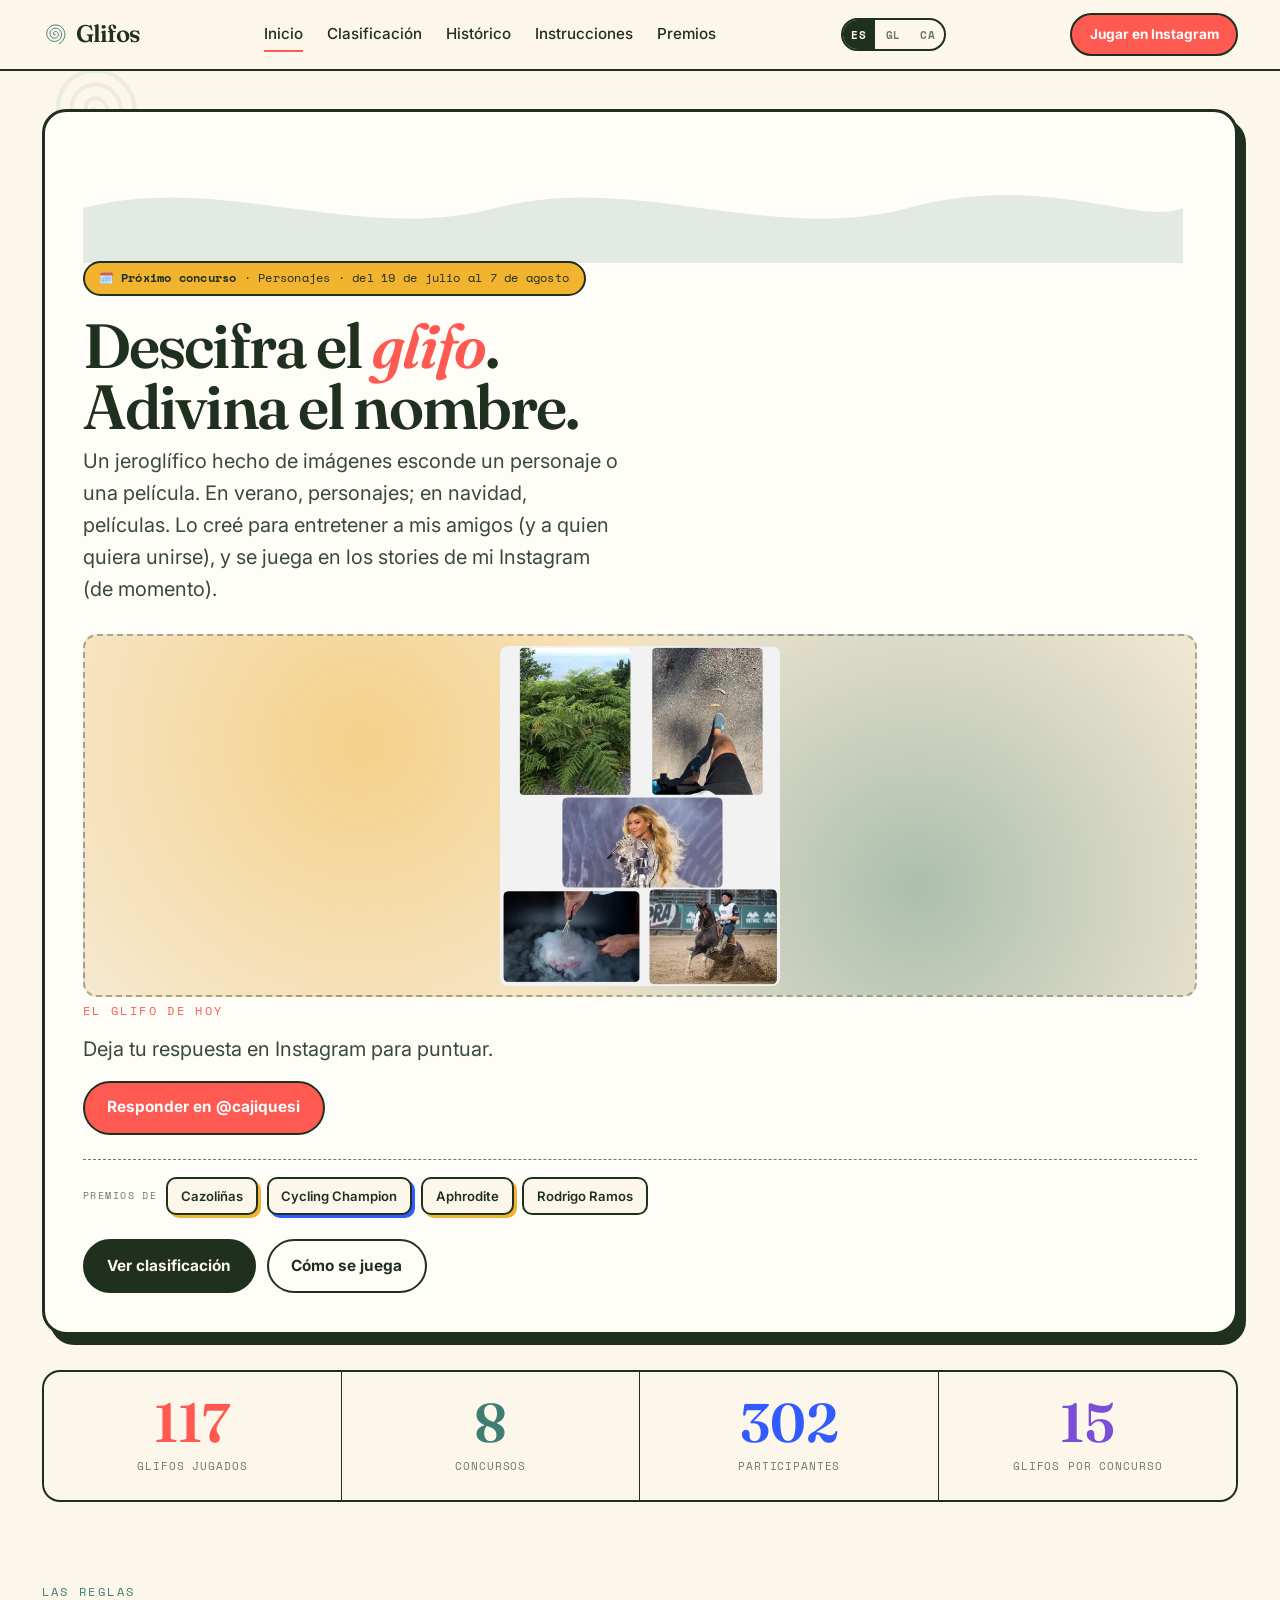
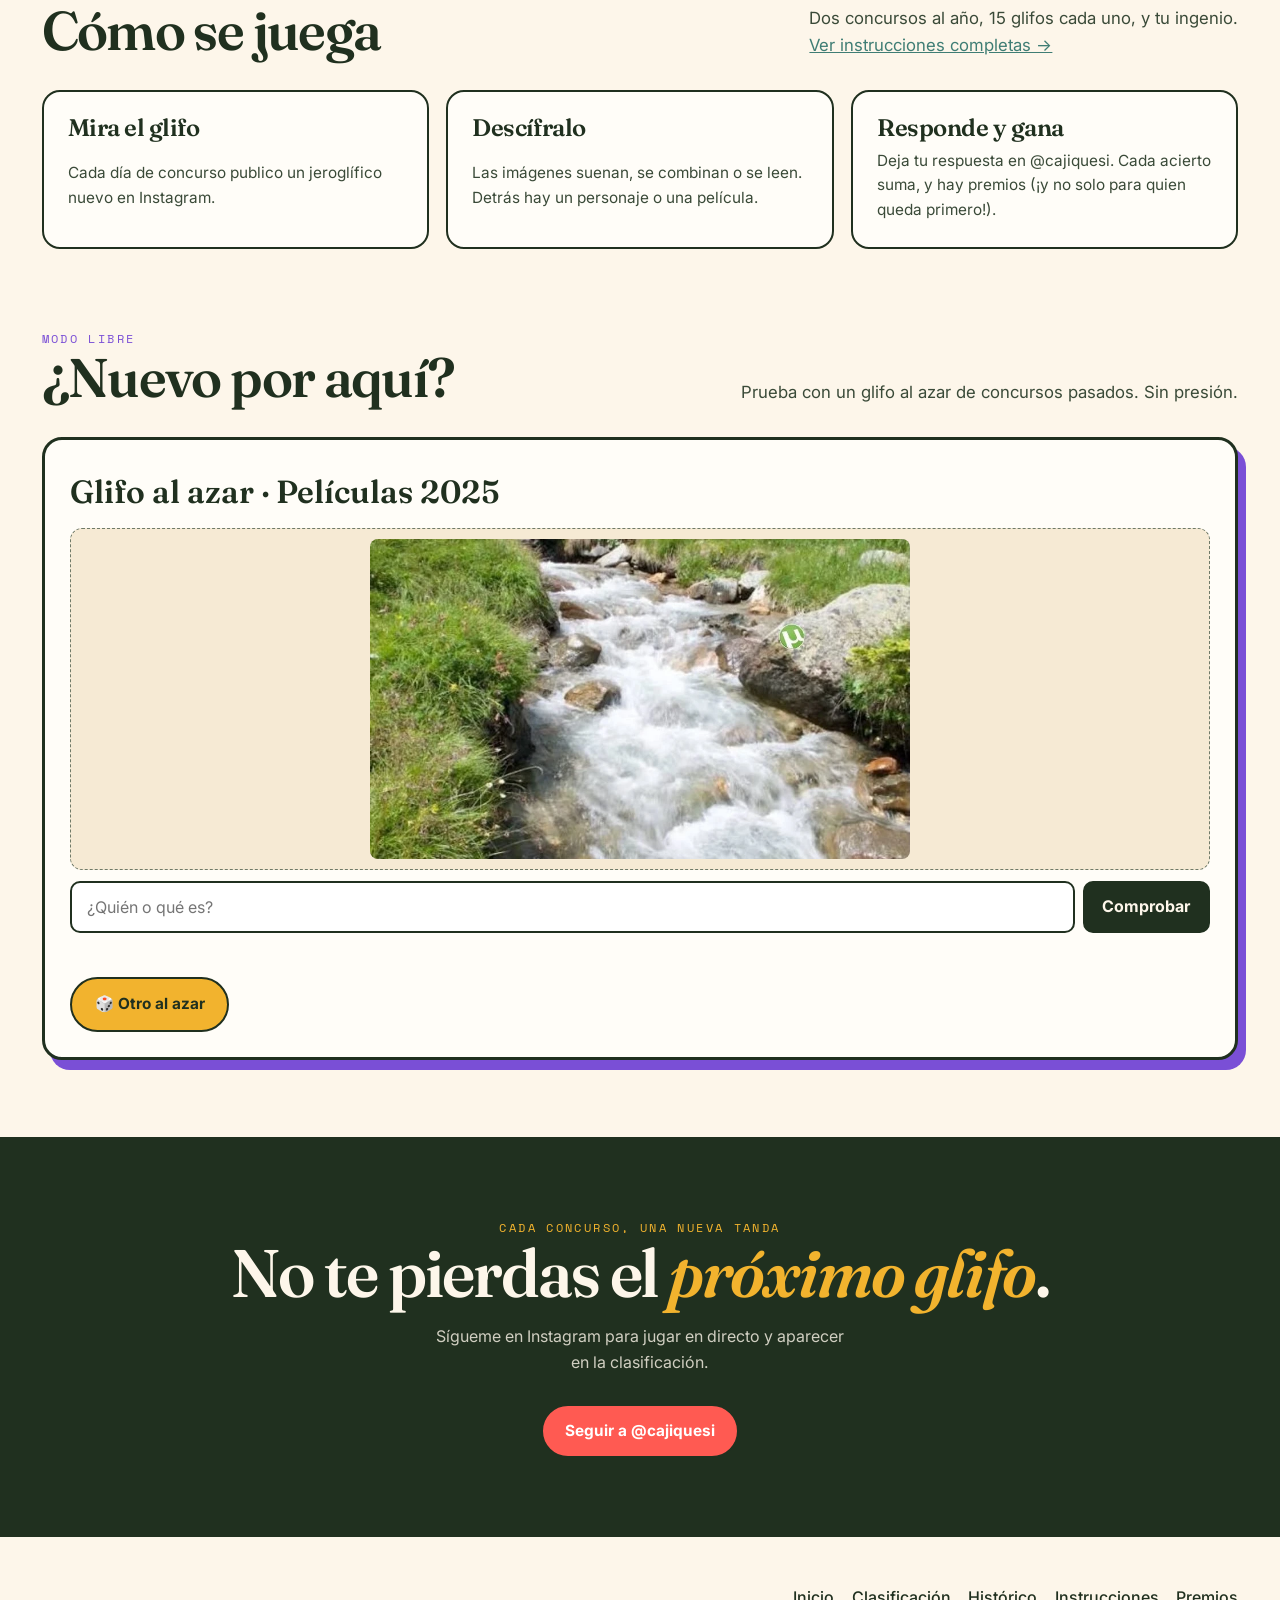
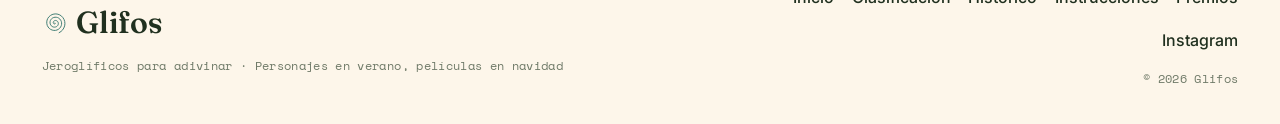
==== commit de551daf: "Contest day 13: add glyph 13 (Bonnie Tyler) and daily glyph 14 Rebuild the Personajes 2026 edition f" ====
--- a/index.html
+++ b/index.html
@@ -1,4 +1,4 @@
-<!DOCTYPE html><html lang="es" class="no-js"><head><meta charset="UTF-8"><meta name="viewport" content="width=device-width, initial-scale=1"><title>Glifos · El juego de los jeroglíficos</title><meta name="description" content="Glifos: juego de jeroglíficos para adivinar personajes (verano) y películas (navidad)."><script>document.documentElement.classList.remove('no-js');document.documentElement.classList.add('js');</script><link rel="preconnect" href="https://fonts.googleapis.com"><link rel="preconnect" href="https://fonts.gstatic.com" crossorigin><link rel="stylesheet" href="https://fonts.googleapis.com/css2?family=Fraunces:ital,opsz,wght@0,9..144,400..700;1,9..144,400..600&family=Inter:wght@300..600&family=Space+Mono:wght@400;700&display=swap"><link rel="icon" href="assets/img/favicon.svg" type="image/svg+xml"><link rel="stylesheet" href="styles.css?v=20260804"></head><body data-home><a class="skip-link" href="#main" data-i18n="skip">x</a><div class="splash" aria-hidden="true"><div class="splash__word"><span>G</span><span>L</span><span>I</span><span>F</span><span>O</span><span>S</span></div></div><div class="petro-bg" data-petro aria-hidden="true"></div><header class="nav" id="nav"><div class="wrap nav__in"><a class="brand" href="index.html"><svg viewBox="0 0 64 64" width="26" height="26"><use href="#p-spiral"/></svg>Glifos</a><nav class="nav__links" aria-label="Principal"><a href="index.html" data-i18n="nav.inicio" aria-current="page">x</a><a href="concurso.html" data-i18n="nav.clasi">x</a><a href="historico.html" data-i18n="nav.hist">x</a><a href="instrucciones.html" data-i18n="nav.instr">x</a><a href="premios.html" data-i18n="nav.premios">x</a></nav><div class="lang" data-lang-switch><button data-lang="es">ES</button><button data-lang="gl">GL</button><button data-lang="ca">CA</button></div><a class="btn btn--ig btn--sm nav__cta" href="https://instagram.com/cajiquesi" target="_blank" rel="noopener" data-i18n="nav.playIG">x</a><button class="nav__burger" aria-label="Menú" aria-expanded="false"><span></span><span></span><span></span></button></div><div class="nav__mobile"><div><a href="index.html" data-i18n="nav.inicio" aria-current="page">x</a><a href="concurso.html" data-i18n="nav.clasi">x</a><a href="historico.html" data-i18n="nav.hist">x</a><a href="instrucciones.html" data-i18n="nav.instr">x</a><a href="premios.html" data-i18n="nav.premios">x</a><a href="https://instagram.com/cajiquesi" target="_blank" rel="noopener" data-i18n="nav.ig">Instagram →</a><div class="lang" data-lang-switch><button data-lang="es">ES</button><button data-lang="gl">GL</button><button data-lang="ca">CA</button></div></div></div></header><main id="main"><section class="hero"><div class="wrap"><div class="hero__band">
+<!DOCTYPE html><html lang="es" class="no-js"><head><meta charset="UTF-8"><meta name="viewport" content="width=device-width, initial-scale=1"><title>Glifos · El juego de los jeroglíficos</title><meta name="description" content="Glifos: juego de jeroglíficos para adivinar personajes (verano) y películas (navidad)."><script>document.documentElement.classList.remove('no-js');document.documentElement.classList.add('js');</script><link rel="preconnect" href="https://fonts.googleapis.com"><link rel="preconnect" href="https://fonts.gstatic.com" crossorigin><link rel="stylesheet" href="https://fonts.googleapis.com/css2?family=Fraunces:ital,opsz,wght@0,9..144,400..700;1,9..144,400..600&family=Inter:wght@300..600&family=Space+Mono:wght@400;700&display=swap"><link rel="icon" href="assets/img/favicon.svg" type="image/svg+xml"><link rel="stylesheet" href="styles.css?v=20260805"></head><body data-home><a class="skip-link" href="#main" data-i18n="skip">x</a><div class="splash" aria-hidden="true"><div class="splash__word"><span>G</span><span>L</span><span>I</span><span>F</span><span>O</span><span>S</span></div></div><div class="petro-bg" data-petro aria-hidden="true"></div><header class="nav" id="nav"><div class="wrap nav__in"><a class="brand" href="index.html"><svg viewBox="0 0 64 64" width="26" height="26"><use href="#p-spiral"/></svg>Glifos</a><nav class="nav__links" aria-label="Principal"><a href="index.html" data-i18n="nav.inicio" aria-current="page">x</a><a href="concurso.html" data-i18n="nav.clasi">x</a><a href="historico.html" data-i18n="nav.hist">x</a><a href="instrucciones.html" data-i18n="nav.instr">x</a><a href="premios.html" data-i18n="nav.premios">x</a></nav><div class="lang" data-lang-switch><button data-lang="es">ES</button><button data-lang="gl">GL</button><button data-lang="ca">CA</button></div><a class="btn btn--ig btn--sm nav__cta" href="https://instagram.com/cajiquesi" target="_blank" rel="noopener" data-i18n="nav.playIG">x</a><button class="nav__burger" aria-label="Menú" aria-expanded="false"><span></span><span></span><span></span></button></div><div class="nav__mobile"><div><a href="index.html" data-i18n="nav.inicio" aria-current="page">x</a><a href="concurso.html" data-i18n="nav.clasi">x</a><a href="historico.html" data-i18n="nav.hist">x</a><a href="instrucciones.html" data-i18n="nav.instr">x</a><a href="premios.html" data-i18n="nav.premios">x</a><a href="https://instagram.com/cajiquesi" target="_blank" rel="noopener" data-i18n="nav.ig">Instagram →</a><div class="lang" data-lang-switch><button data-lang="es">ES</button><button data-lang="gl">GL</button><button data-lang="ca">CA</button></div></div></div></header><main id="main"><section class="hero"><div class="wrap"><div class="hero__band">
 <svg class="hero__wave" viewBox="0 0 1200 120" preserveAspectRatio="none"><path d="M0,60 C150,20 300,100 450,60 C600,20 750,100 900,60 C1050,20 1150,80 1200,60 L1200,120 L0,120 Z" fill="currentColor"/></svg>
 <p class="next-contest reveal" data-next-contest></p>
 <h1 class="reveal" data-i18n-html="home.h1">x</h1>
@@ -25,4 +25,4 @@
 </div></div></section>
 <section class="section" style="padding-top:0"><div class="wrap" data-random><div class="section__head"><div><p class="kicker reveal" style="color:var(--purple)" data-i18n="free.kicker">x</p><h2 class="section__title reveal" data-i18n-html="free.title">x</h2></div><p class="section__lead reveal" data-i18n="free.lead">x</p></div>
 <div class="random reveal"><div class="big" data-r-title>Glifo</div><div class="stage" data-r-stage><div class="q3">¿ ? ?</div></div><div class="grow"><input data-r-input data-i18n-ph="free.ph" autocomplete="off" data-i18n-al="free.ph"><button data-r-check data-i18n="free.check">x</button></div><div class="fb" data-r-fb></div><button class="btn btn--sun" data-r-new style="width:max-content" data-i18n="free.new">x</button></div></div></section>
-<section class="section section--band cta"><div class="wrap"><p class="kicker reveal" style="justify-content:center;color:var(--mustard)" data-i18n="home.ctaKicker">x</p><h2 class="cta__title reveal" data-i18n-html="home.ctaTitle">x</h2><p class="cta__sub reveal" data-i18n="home.ctaSub">x</p><a class="btn btn--ig reveal" href="https://instagram.com/cajiquesi" target="_blank" rel="noopener" data-i18n="home.follow">x</a></div></section></main><footer class="footer"><div class="wrap footer__grid"><div><div class="footer__brand"><svg viewBox="0 0 64 64" width="26" height="26"><use href="#p-spiral"/></svg>Glifos</div><p class="footer__meta" style="margin-top:.6rem" data-i18n="foot.tagline">x</p></div><div class="footer__right"><nav class="footer__links" aria-label="Pie"><a href="index.html" data-i18n="nav.inicio">x</a><a href="concurso.html" data-i18n="nav.clasi">x</a><a href="historico.html" data-i18n="nav.hist">x</a><a href="instrucciones.html" data-i18n="nav.instr">x</a><a href="premios.html" data-i18n="nav.premios">x</a><a href="https://instagram.com/cajiquesi" target="_blank" rel="noopener">Instagram</a></nav><p class="footer__meta" style="margin-top:1rem">© <span data-year>2026</span> Glifos</p></div></div></footer><script defer src="lib/gsap.min.js"></script><script defer src="lib/ScrollTrigger.min.js"></script><script defer src="lib/i18n.js?v=20260804"></script><script defer src="lib/data.js?v=20260804"></script><script defer src="lib/manifest.js?v=20260804"></script><script defer src="main.js?v=20260804"></script></body></html>+<section class="section section--band cta"><div class="wrap"><p class="kicker reveal" style="justify-content:center;color:var(--mustard)" data-i18n="home.ctaKicker">x</p><h2 class="cta__title reveal" data-i18n-html="home.ctaTitle">x</h2><p class="cta__sub reveal" data-i18n="home.ctaSub">x</p><a class="btn btn--ig reveal" href="https://instagram.com/cajiquesi" target="_blank" rel="noopener" data-i18n="home.follow">x</a></div></section></main><footer class="footer"><div class="wrap footer__grid"><div><div class="footer__brand"><svg viewBox="0 0 64 64" width="26" height="26"><use href="#p-spiral"/></svg>Glifos</div><p class="footer__meta" style="margin-top:.6rem" data-i18n="foot.tagline">x</p></div><div class="footer__right"><nav class="footer__links" aria-label="Pie"><a href="index.html" data-i18n="nav.inicio">x</a><a href="concurso.html" data-i18n="nav.clasi">x</a><a href="historico.html" data-i18n="nav.hist">x</a><a href="instrucciones.html" data-i18n="nav.instr">x</a><a href="premios.html" data-i18n="nav.premios">x</a><a href="https://instagram.com/cajiquesi" target="_blank" rel="noopener">Instagram</a></nav><p class="footer__meta" style="margin-top:1rem">© <span data-year>2026</span> Glifos</p></div></div></footer><script defer src="lib/gsap.min.js"></script><script defer src="lib/ScrollTrigger.min.js"></script><script defer src="lib/i18n.js?v=20260805"></script><script defer src="lib/data.js?v=20260805"></script><script defer src="lib/manifest.js?v=20260805"></script><script defer src="main.js?v=20260805"></script></body></html>
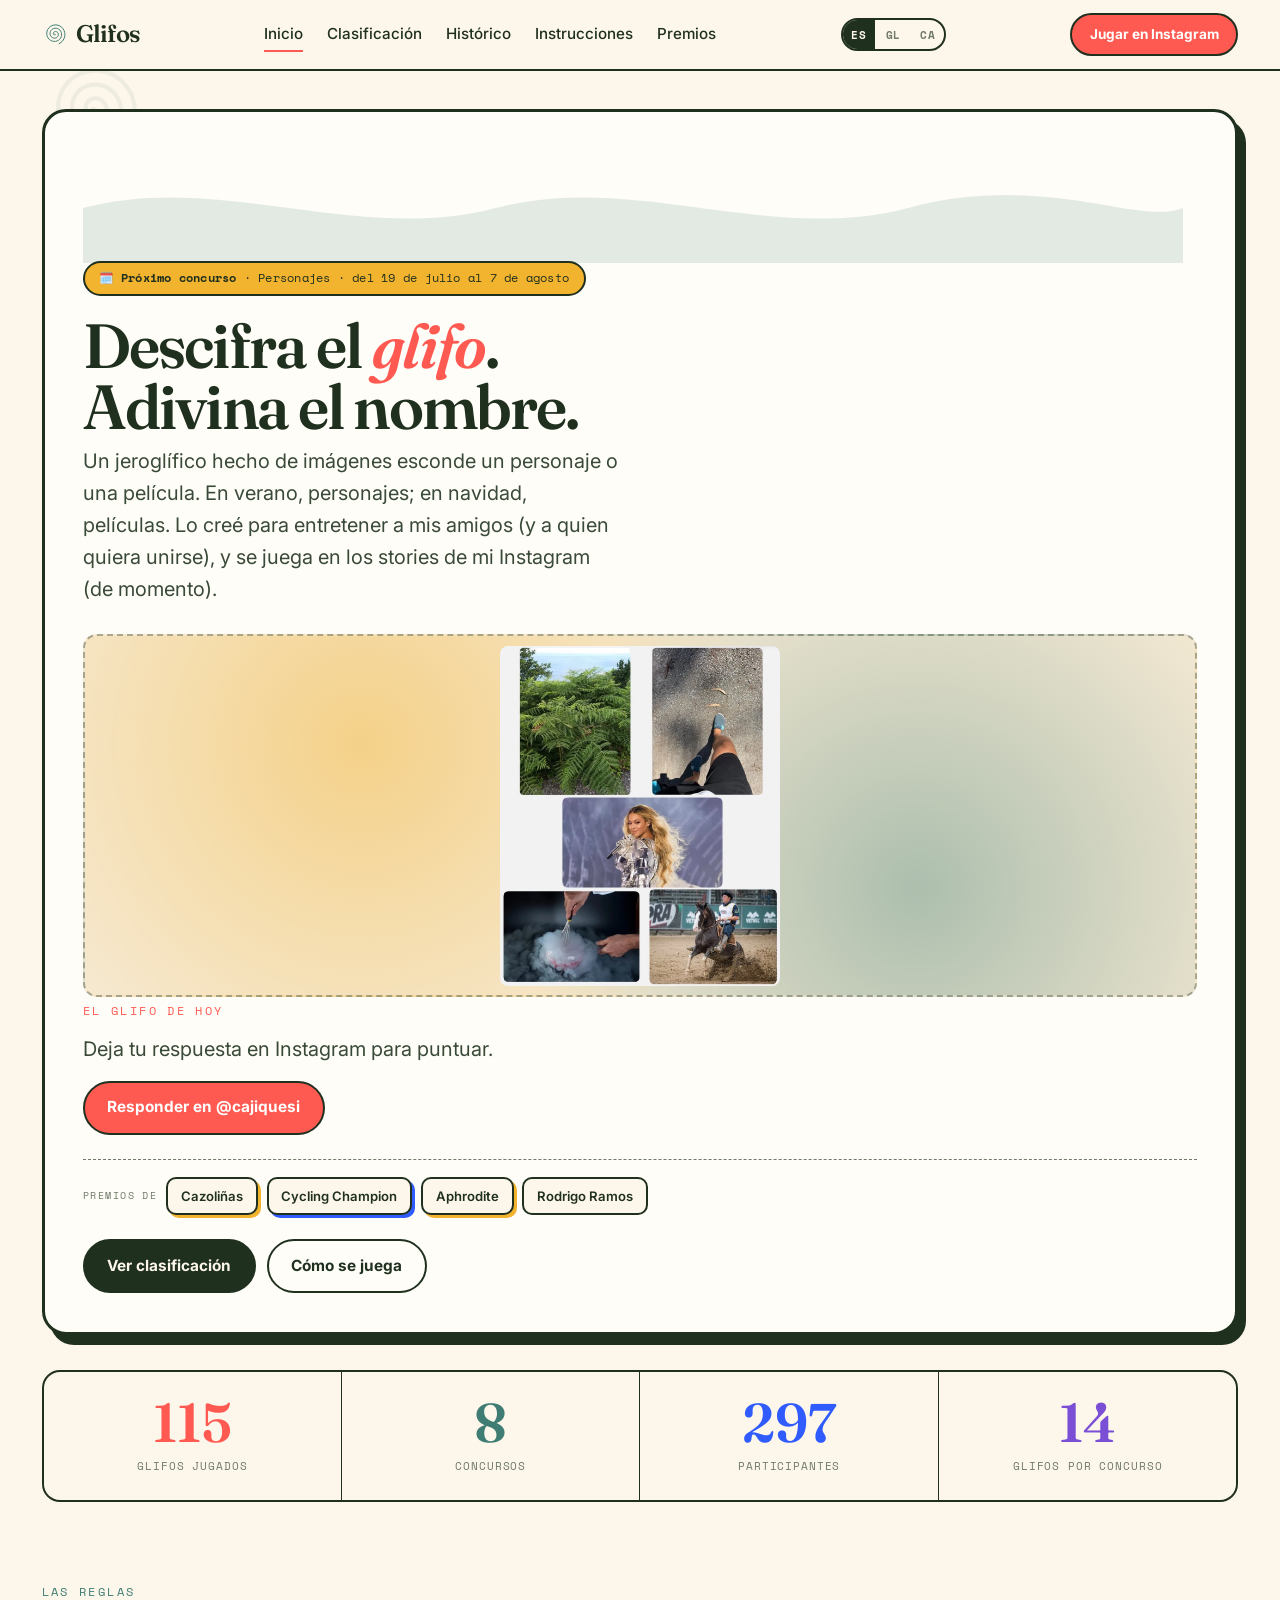
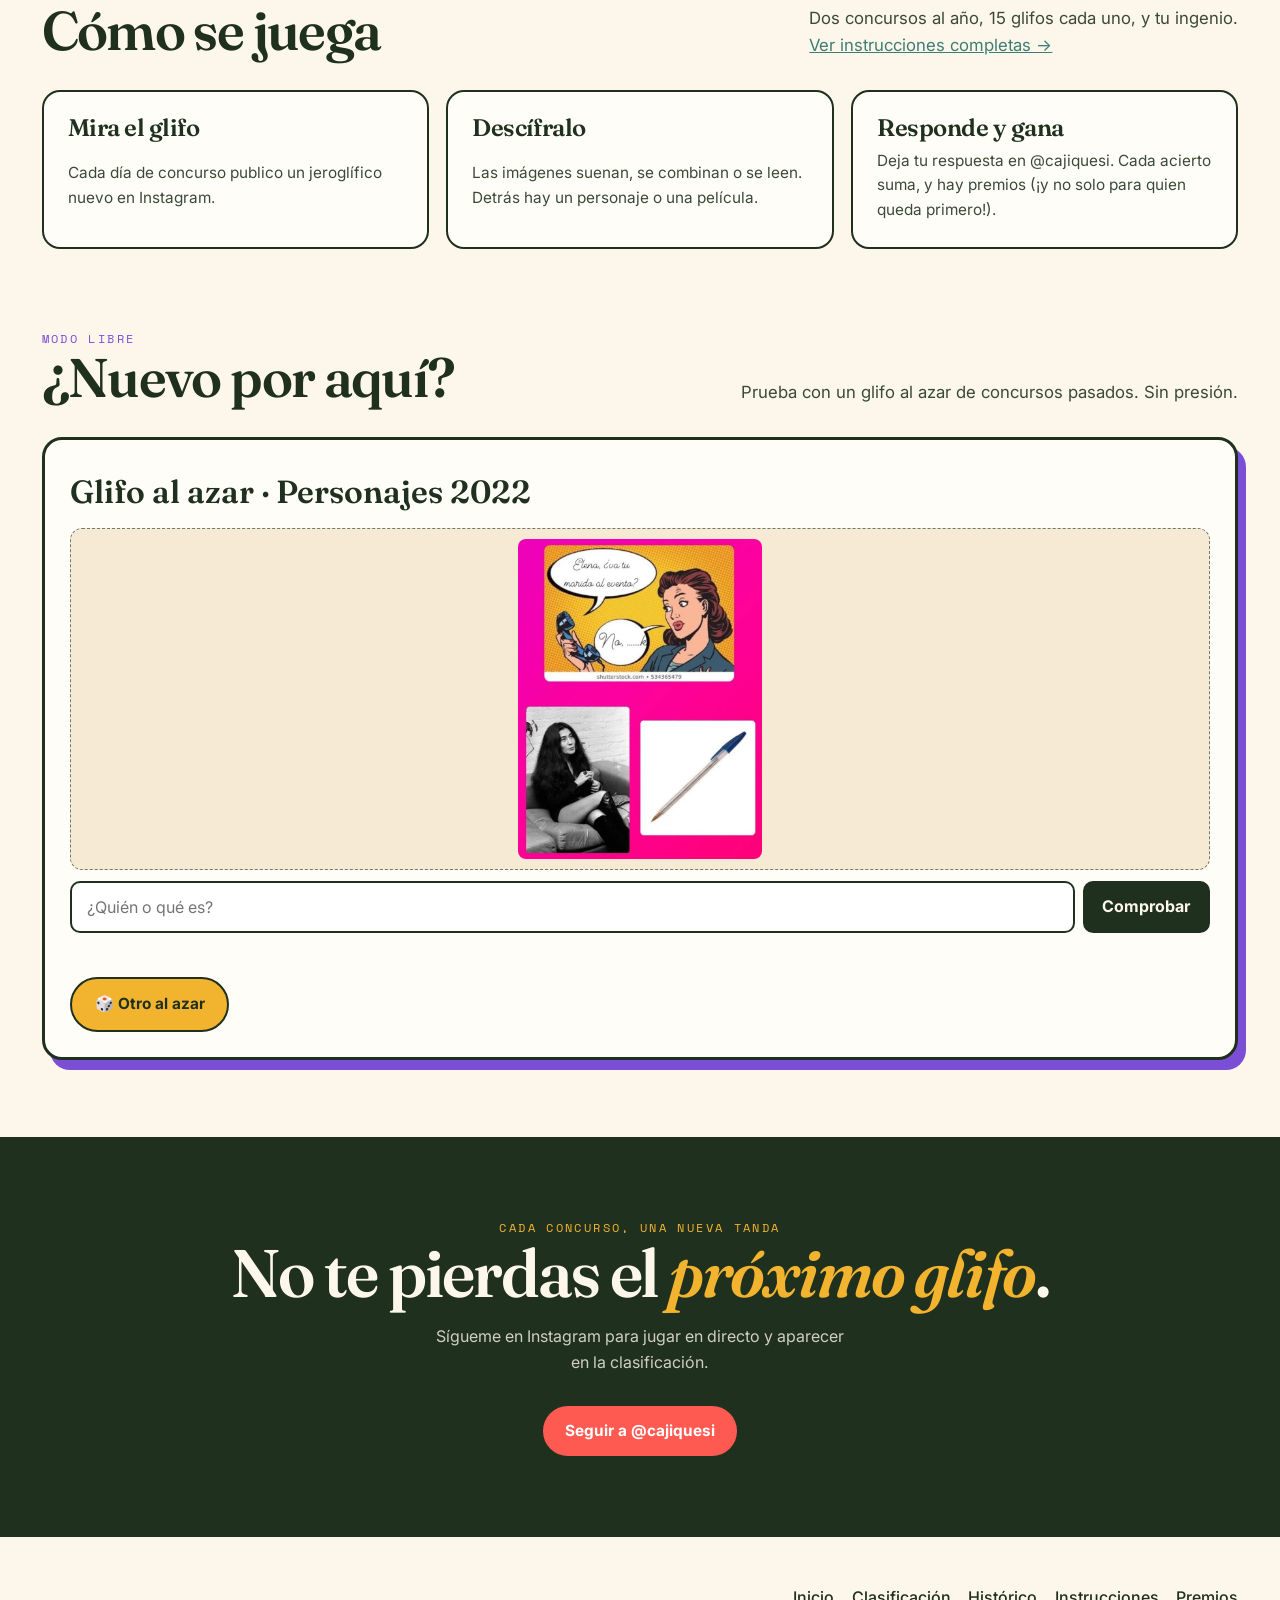
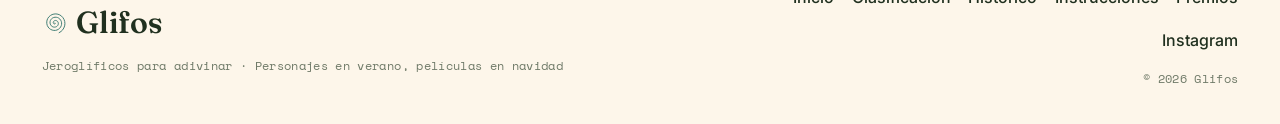
==== commit 92eaac26: "Contest day 14: add glyph 14 (Fernando Alonso) to the classification Rebuild the Personajes 2026 edi" ====
--- a/index.html
+++ b/index.html
@@ -1,4 +1,4 @@
-<!DOCTYPE html><html lang="es" class="no-js"><head><meta charset="UTF-8"><meta name="viewport" content="width=device-width, initial-scale=1"><title>Glifos · El juego de los jeroglíficos</title><meta name="description" content="Glifos: juego de jeroglíficos para adivinar personajes (verano) y películas (navidad)."><script>document.documentElement.classList.remove('no-js');document.documentElement.classList.add('js');</script><link rel="preconnect" href="https://fonts.googleapis.com"><link rel="preconnect" href="https://fonts.gstatic.com" crossorigin><link rel="stylesheet" href="https://fonts.googleapis.com/css2?family=Fraunces:ital,opsz,wght@0,9..144,400..700;1,9..144,400..600&family=Inter:wght@300..600&family=Space+Mono:wght@400;700&display=swap"><link rel="icon" href="assets/img/favicon.svg" type="image/svg+xml"><link rel="stylesheet" href="styles.css?v=20260805"></head><body data-home><a class="skip-link" href="#main" data-i18n="skip">x</a><div class="splash" aria-hidden="true"><div class="splash__word"><span>G</span><span>L</span><span>I</span><span>F</span><span>O</span><span>S</span></div></div><div class="petro-bg" data-petro aria-hidden="true"></div><header class="nav" id="nav"><div class="wrap nav__in"><a class="brand" href="index.html"><svg viewBox="0 0 64 64" width="26" height="26"><use href="#p-spiral"/></svg>Glifos</a><nav class="nav__links" aria-label="Principal"><a href="index.html" data-i18n="nav.inicio" aria-current="page">x</a><a href="concurso.html" data-i18n="nav.clasi">x</a><a href="historico.html" data-i18n="nav.hist">x</a><a href="instrucciones.html" data-i18n="nav.instr">x</a><a href="premios.html" data-i18n="nav.premios">x</a></nav><div class="lang" data-lang-switch><button data-lang="es">ES</button><button data-lang="gl">GL</button><button data-lang="ca">CA</button></div><a class="btn btn--ig btn--sm nav__cta" href="https://instagram.com/cajiquesi" target="_blank" rel="noopener" data-i18n="nav.playIG">x</a><button class="nav__burger" aria-label="Menú" aria-expanded="false"><span></span><span></span><span></span></button></div><div class="nav__mobile"><div><a href="index.html" data-i18n="nav.inicio" aria-current="page">x</a><a href="concurso.html" data-i18n="nav.clasi">x</a><a href="historico.html" data-i18n="nav.hist">x</a><a href="instrucciones.html" data-i18n="nav.instr">x</a><a href="premios.html" data-i18n="nav.premios">x</a><a href="https://instagram.com/cajiquesi" target="_blank" rel="noopener" data-i18n="nav.ig">Instagram →</a><div class="lang" data-lang-switch><button data-lang="es">ES</button><button data-lang="gl">GL</button><button data-lang="ca">CA</button></div></div></div></header><main id="main"><section class="hero"><div class="wrap"><div class="hero__band">
+<!DOCTYPE html><html lang="es" class="no-js"><head><meta charset="UTF-8"><meta name="viewport" content="width=device-width, initial-scale=1"><title>Glifos · El juego de los jeroglíficos</title><meta name="description" content="Glifos: juego de jeroglíficos para adivinar personajes (verano) y películas (navidad)."><script>document.documentElement.classList.remove('no-js');document.documentElement.classList.add('js');</script><link rel="preconnect" href="https://fonts.googleapis.com"><link rel="preconnect" href="https://fonts.gstatic.com" crossorigin><link rel="stylesheet" href="https://fonts.googleapis.com/css2?family=Fraunces:ital,opsz,wght@0,9..144,400..700;1,9..144,400..600&family=Inter:wght@300..600&family=Space+Mono:wght@400;700&display=swap"><link rel="icon" href="assets/img/favicon.svg" type="image/svg+xml"><link rel="stylesheet" href="styles.css?v=20260806"></head><body data-home><a class="skip-link" href="#main" data-i18n="skip">x</a><div class="splash" aria-hidden="true"><div class="splash__word"><span>G</span><span>L</span><span>I</span><span>F</span><span>O</span><span>S</span></div></div><div class="petro-bg" data-petro aria-hidden="true"></div><header class="nav" id="nav"><div class="wrap nav__in"><a class="brand" href="index.html"><svg viewBox="0 0 64 64" width="26" height="26"><use href="#p-spiral"/></svg>Glifos</a><nav class="nav__links" aria-label="Principal"><a href="index.html" data-i18n="nav.inicio" aria-current="page">x</a><a href="concurso.html" data-i18n="nav.clasi">x</a><a href="historico.html" data-i18n="nav.hist">x</a><a href="instrucciones.html" data-i18n="nav.instr">x</a><a href="premios.html" data-i18n="nav.premios">x</a></nav><div class="lang" data-lang-switch><button data-lang="es">ES</button><button data-lang="gl">GL</button><button data-lang="ca">CA</button></div><a class="btn btn--ig btn--sm nav__cta" href="https://instagram.com/cajiquesi" target="_blank" rel="noopener" data-i18n="nav.playIG">x</a><button class="nav__burger" aria-label="Menú" aria-expanded="false"><span></span><span></span><span></span></button></div><div class="nav__mobile"><div><a href="index.html" data-i18n="nav.inicio" aria-current="page">x</a><a href="concurso.html" data-i18n="nav.clasi">x</a><a href="historico.html" data-i18n="nav.hist">x</a><a href="instrucciones.html" data-i18n="nav.instr">x</a><a href="premios.html" data-i18n="nav.premios">x</a><a href="https://instagram.com/cajiquesi" target="_blank" rel="noopener" data-i18n="nav.ig">Instagram →</a><div class="lang" data-lang-switch><button data-lang="es">ES</button><button data-lang="gl">GL</button><button data-lang="ca">CA</button></div></div></div></header><main id="main"><section class="hero"><div class="wrap"><div class="hero__band">
 <svg class="hero__wave" viewBox="0 0 1200 120" preserveAspectRatio="none"><path d="M0,60 C150,20 300,100 450,60 C600,20 750,100 900,60 C1050,20 1150,80 1200,60 L1200,120 L0,120 Z" fill="currentColor"/></svg>
 <p class="next-contest reveal" data-next-contest></p>
 <h1 class="reveal" data-i18n-html="home.h1">x</h1>
@@ -25,4 +25,4 @@
 </div></div></section>
 <section class="section" style="padding-top:0"><div class="wrap" data-random><div class="section__head"><div><p class="kicker reveal" style="color:var(--purple)" data-i18n="free.kicker">x</p><h2 class="section__title reveal" data-i18n-html="free.title">x</h2></div><p class="section__lead reveal" data-i18n="free.lead">x</p></div>
 <div class="random reveal"><div class="big" data-r-title>Glifo</div><div class="stage" data-r-stage><div class="q3">¿ ? ?</div></div><div class="grow"><input data-r-input data-i18n-ph="free.ph" autocomplete="off" data-i18n-al="free.ph"><button data-r-check data-i18n="free.check">x</button></div><div class="fb" data-r-fb></div><button class="btn btn--sun" data-r-new style="width:max-content" data-i18n="free.new">x</button></div></div></section>
-<section class="section section--band cta"><div class="wrap"><p class="kicker reveal" style="justify-content:center;color:var(--mustard)" data-i18n="home.ctaKicker">x</p><h2 class="cta__title reveal" data-i18n-html="home.ctaTitle">x</h2><p class="cta__sub reveal" data-i18n="home.ctaSub">x</p><a class="btn btn--ig reveal" href="https://instagram.com/cajiquesi" target="_blank" rel="noopener" data-i18n="home.follow">x</a></div></section></main><footer class="footer"><div class="wrap footer__grid"><div><div class="footer__brand"><svg viewBox="0 0 64 64" width="26" height="26"><use href="#p-spiral"/></svg>Glifos</div><p class="footer__meta" style="margin-top:.6rem" data-i18n="foot.tagline">x</p></div><div class="footer__right"><nav class="footer__links" aria-label="Pie"><a href="index.html" data-i18n="nav.inicio">x</a><a href="concurso.html" data-i18n="nav.clasi">x</a><a href="historico.html" data-i18n="nav.hist">x</a><a href="instrucciones.html" data-i18n="nav.instr">x</a><a href="premios.html" data-i18n="nav.premios">x</a><a href="https://instagram.com/cajiquesi" target="_blank" rel="noopener">Instagram</a></nav><p class="footer__meta" style="margin-top:1rem">© <span data-year>2026</span> Glifos</p></div></div></footer><script defer src="lib/gsap.min.js"></script><script defer src="lib/ScrollTrigger.min.js"></script><script defer src="lib/i18n.js?v=20260805"></script><script defer src="lib/data.js?v=20260805"></script><script defer src="lib/manifest.js?v=20260805"></script><script defer src="main.js?v=20260805"></script></body></html>+<section class="section section--band cta"><div class="wrap"><p class="kicker reveal" style="justify-content:center;color:var(--mustard)" data-i18n="home.ctaKicker">x</p><h2 class="cta__title reveal" data-i18n-html="home.ctaTitle">x</h2><p class="cta__sub reveal" data-i18n="home.ctaSub">x</p><a class="btn btn--ig reveal" href="https://instagram.com/cajiquesi" target="_blank" rel="noopener" data-i18n="home.follow">x</a></div></section></main><footer class="footer"><div class="wrap footer__grid"><div><div class="footer__brand"><svg viewBox="0 0 64 64" width="26" height="26"><use href="#p-spiral"/></svg>Glifos</div><p class="footer__meta" style="margin-top:.6rem" data-i18n="foot.tagline">x</p></div><div class="footer__right"><nav class="footer__links" aria-label="Pie"><a href="index.html" data-i18n="nav.inicio">x</a><a href="concurso.html" data-i18n="nav.clasi">x</a><a href="historico.html" data-i18n="nav.hist">x</a><a href="instrucciones.html" data-i18n="nav.instr">x</a><a href="premios.html" data-i18n="nav.premios">x</a><a href="https://instagram.com/cajiquesi" target="_blank" rel="noopener">Instagram</a></nav><p class="footer__meta" style="margin-top:1rem">© <span data-year>2026</span> Glifos</p></div></div></footer><script defer src="lib/gsap.min.js"></script><script defer src="lib/ScrollTrigger.min.js"></script><script defer src="lib/i18n.js?v=20260806"></script><script defer src="lib/data.js?v=20260806"></script><script defer src="lib/manifest.js?v=20260806"></script><script defer src="main.js?v=20260806"></script></body></html>
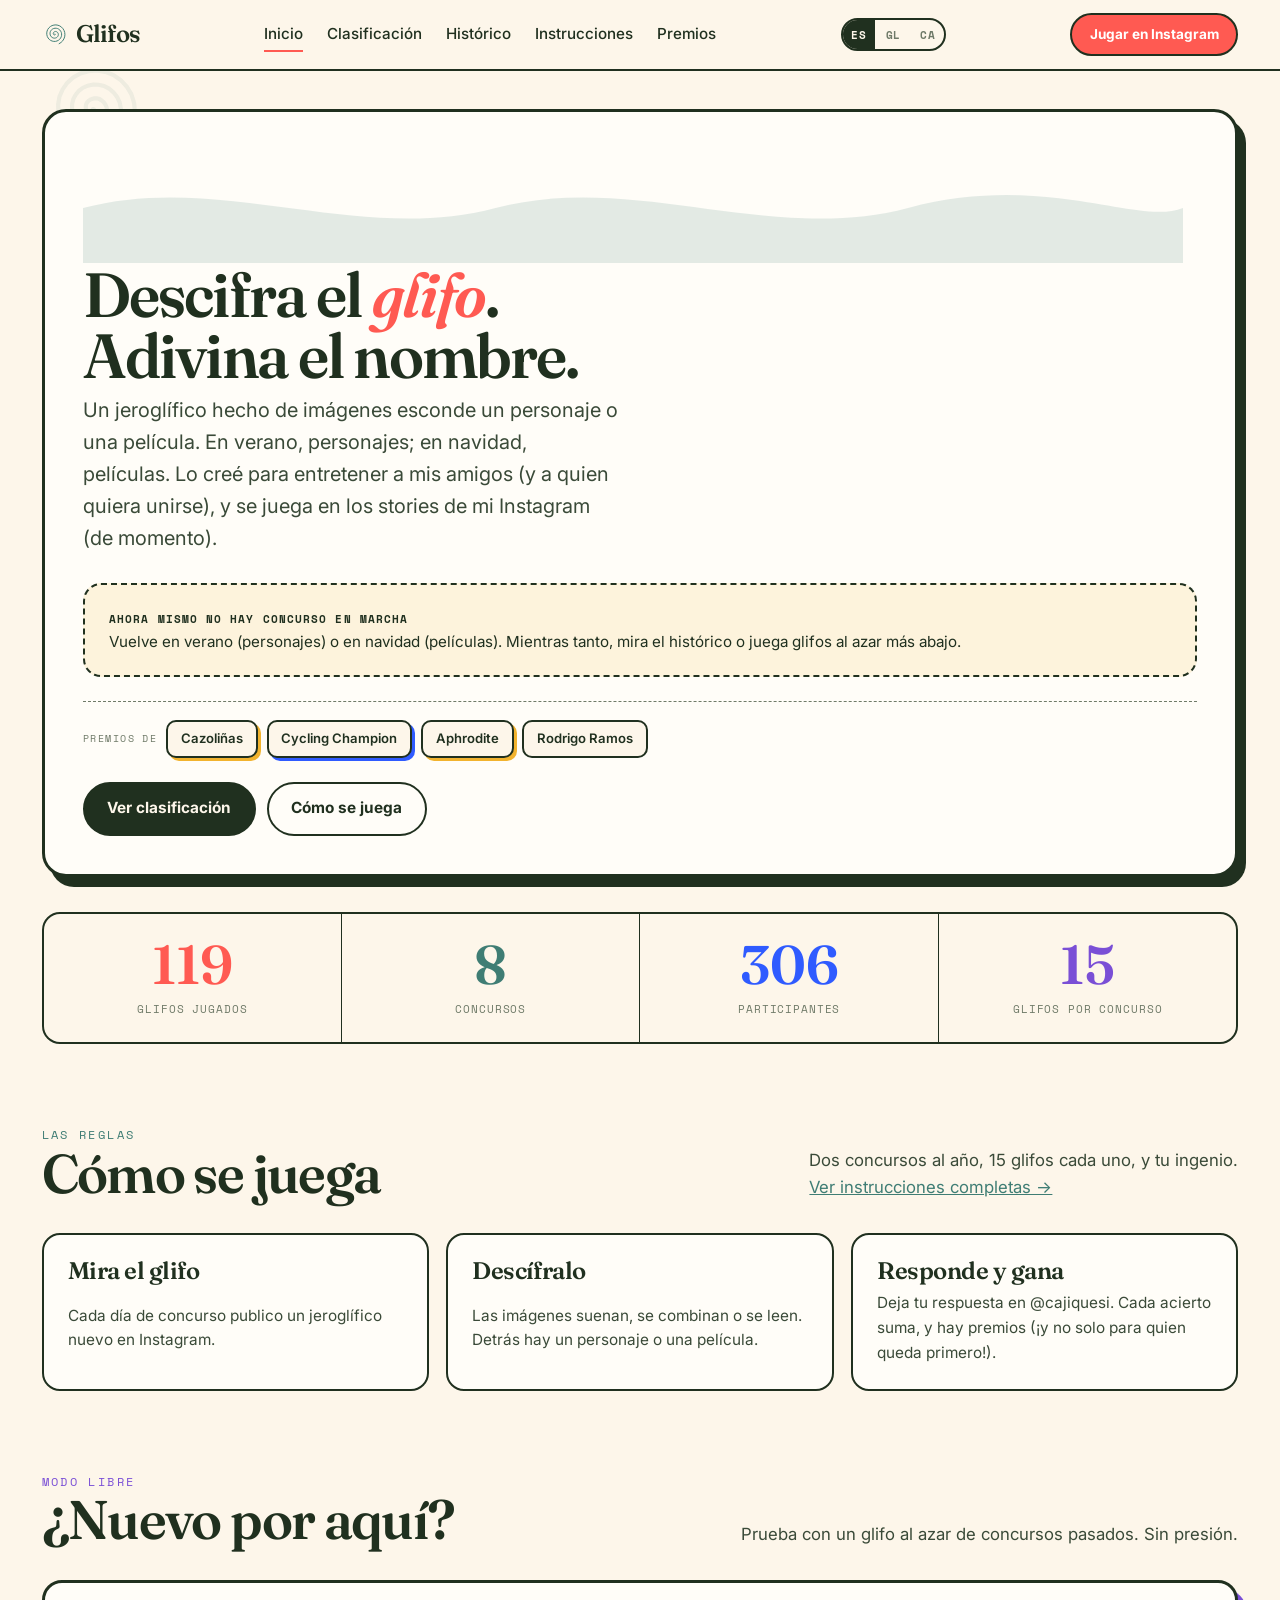
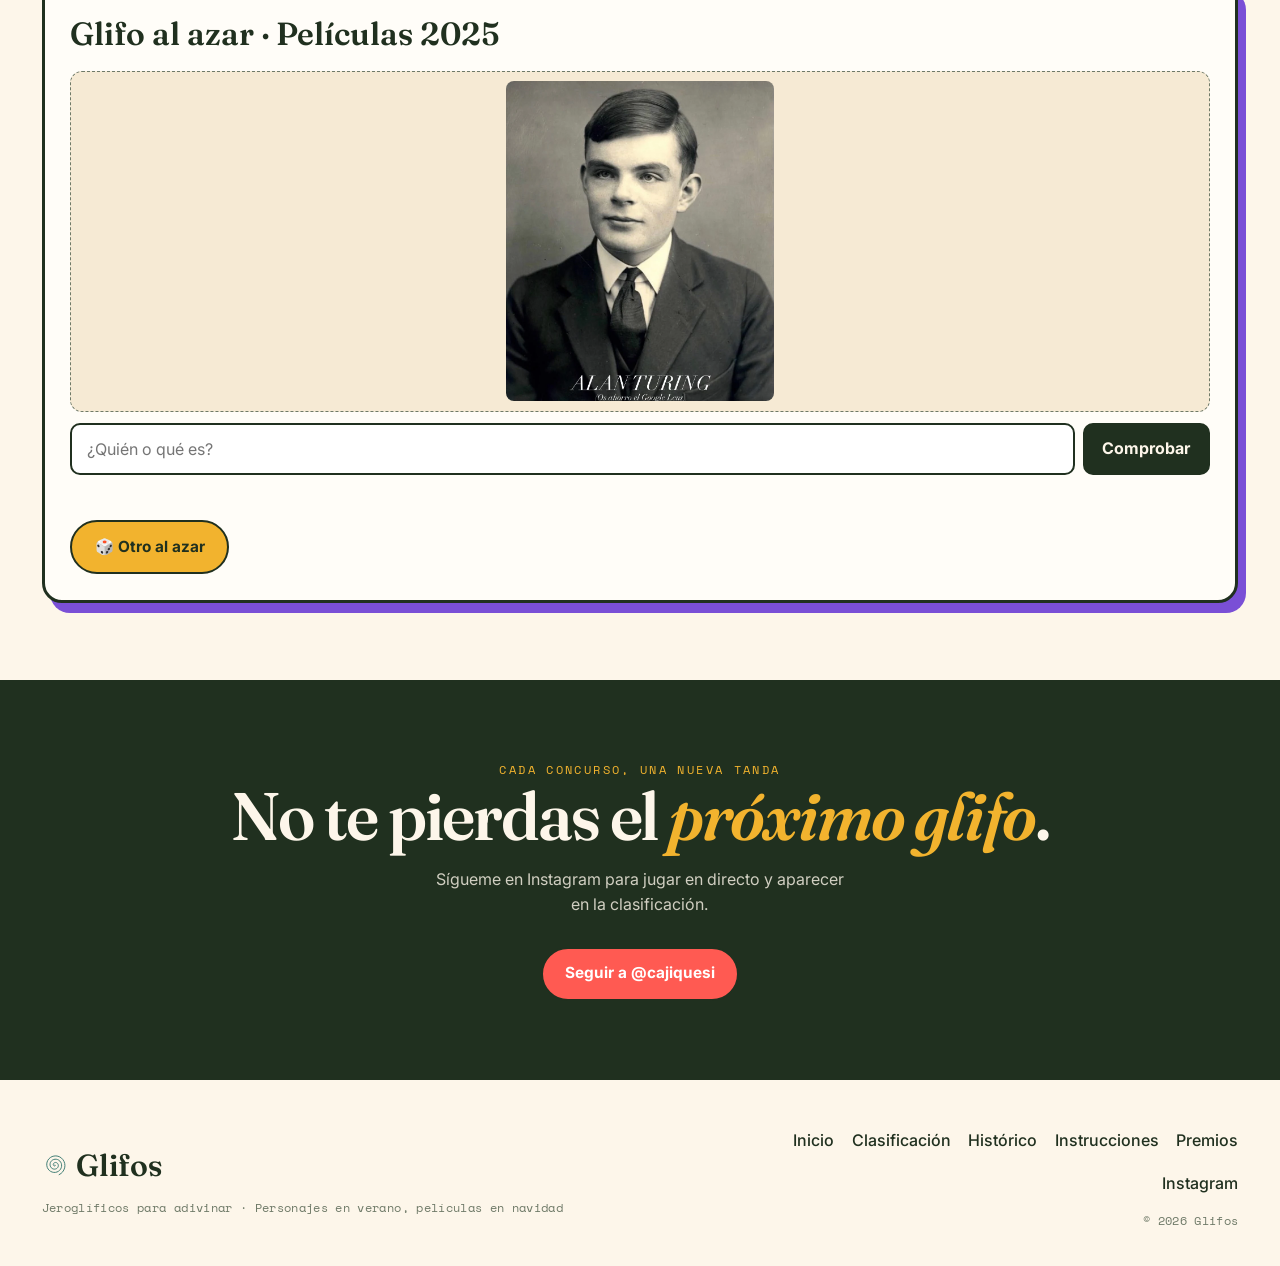
==== commit 3361acee: "Cerrar concurso Personajes 2026 y pasarlo al histórico - Añadir glifo 15 (Boris Brejcha) y actualiza" ====
--- a/index.html
+++ b/index.html
@@ -1,4 +1,4 @@
-<!DOCTYPE html><html lang="es" class="no-js"><head><meta charset="UTF-8"><meta name="viewport" content="width=device-width, initial-scale=1"><title>Glifos · El juego de los jeroglíficos</title><meta name="description" content="Glifos: juego de jeroglíficos para adivinar personajes (verano) y películas (navidad)."><script>document.documentElement.classList.remove('no-js');document.documentElement.classList.add('js');</script><link rel="preconnect" href="https://fonts.googleapis.com"><link rel="preconnect" href="https://fonts.gstatic.com" crossorigin><link rel="stylesheet" href="https://fonts.googleapis.com/css2?family=Fraunces:ital,opsz,wght@0,9..144,400..700;1,9..144,400..600&family=Inter:wght@300..600&family=Space+Mono:wght@400;700&display=swap"><link rel="icon" href="assets/img/favicon.svg" type="image/svg+xml"><link rel="stylesheet" href="styles.css?v=20260806"></head><body data-home><a class="skip-link" href="#main" data-i18n="skip">x</a><div class="splash" aria-hidden="true"><div class="splash__word"><span>G</span><span>L</span><span>I</span><span>F</span><span>O</span><span>S</span></div></div><div class="petro-bg" data-petro aria-hidden="true"></div><header class="nav" id="nav"><div class="wrap nav__in"><a class="brand" href="index.html"><svg viewBox="0 0 64 64" width="26" height="26"><use href="#p-spiral"/></svg>Glifos</a><nav class="nav__links" aria-label="Principal"><a href="index.html" data-i18n="nav.inicio" aria-current="page">x</a><a href="concurso.html" data-i18n="nav.clasi">x</a><a href="historico.html" data-i18n="nav.hist">x</a><a href="instrucciones.html" data-i18n="nav.instr">x</a><a href="premios.html" data-i18n="nav.premios">x</a></nav><div class="lang" data-lang-switch><button data-lang="es">ES</button><button data-lang="gl">GL</button><button data-lang="ca">CA</button></div><a class="btn btn--ig btn--sm nav__cta" href="https://instagram.com/cajiquesi" target="_blank" rel="noopener" data-i18n="nav.playIG">x</a><button class="nav__burger" aria-label="Menú" aria-expanded="false"><span></span><span></span><span></span></button></div><div class="nav__mobile"><div><a href="index.html" data-i18n="nav.inicio" aria-current="page">x</a><a href="concurso.html" data-i18n="nav.clasi">x</a><a href="historico.html" data-i18n="nav.hist">x</a><a href="instrucciones.html" data-i18n="nav.instr">x</a><a href="premios.html" data-i18n="nav.premios">x</a><a href="https://instagram.com/cajiquesi" target="_blank" rel="noopener" data-i18n="nav.ig">Instagram →</a><div class="lang" data-lang-switch><button data-lang="es">ES</button><button data-lang="gl">GL</button><button data-lang="ca">CA</button></div></div></div></header><main id="main"><section class="hero"><div class="wrap"><div class="hero__band">
+<!DOCTYPE html><html lang="es" class="no-js"><head><meta charset="UTF-8"><meta name="viewport" content="width=device-width, initial-scale=1"><title>Glifos · El juego de los jeroglíficos</title><meta name="description" content="Glifos: juego de jeroglíficos para adivinar personajes (verano) y películas (navidad)."><script>document.documentElement.classList.remove('no-js');document.documentElement.classList.add('js');</script><link rel="preconnect" href="https://fonts.googleapis.com"><link rel="preconnect" href="https://fonts.gstatic.com" crossorigin><link rel="stylesheet" href="https://fonts.googleapis.com/css2?family=Fraunces:ital,opsz,wght@0,9..144,400..700;1,9..144,400..600&family=Inter:wght@300..600&family=Space+Mono:wght@400;700&display=swap"><link rel="icon" href="assets/img/favicon.svg" type="image/svg+xml"><link rel="stylesheet" href="styles.css?v=20260808"></head><body data-home><a class="skip-link" href="#main" data-i18n="skip">x</a><div class="splash" aria-hidden="true"><div class="splash__word"><span>G</span><span>L</span><span>I</span><span>F</span><span>O</span><span>S</span></div></div><div class="petro-bg" data-petro aria-hidden="true"></div><header class="nav" id="nav"><div class="wrap nav__in"><a class="brand" href="index.html"><svg viewBox="0 0 64 64" width="26" height="26"><use href="#p-spiral"/></svg>Glifos</a><nav class="nav__links" aria-label="Principal"><a href="index.html" data-i18n="nav.inicio" aria-current="page">x</a><a href="concurso.html" data-i18n="nav.clasi">x</a><a href="historico.html" data-i18n="nav.hist">x</a><a href="instrucciones.html" data-i18n="nav.instr">x</a><a href="premios.html" data-i18n="nav.premios">x</a></nav><div class="lang" data-lang-switch><button data-lang="es">ES</button><button data-lang="gl">GL</button><button data-lang="ca">CA</button></div><a class="btn btn--ig btn--sm nav__cta" href="https://instagram.com/cajiquesi" target="_blank" rel="noopener" data-i18n="nav.playIG">x</a><button class="nav__burger" aria-label="Menú" aria-expanded="false"><span></span><span></span><span></span></button></div><div class="nav__mobile"><div><a href="index.html" data-i18n="nav.inicio" aria-current="page">x</a><a href="concurso.html" data-i18n="nav.clasi">x</a><a href="historico.html" data-i18n="nav.hist">x</a><a href="instrucciones.html" data-i18n="nav.instr">x</a><a href="premios.html" data-i18n="nav.premios">x</a><a href="https://instagram.com/cajiquesi" target="_blank" rel="noopener" data-i18n="nav.ig">Instagram →</a><div class="lang" data-lang-switch><button data-lang="es">ES</button><button data-lang="gl">GL</button><button data-lang="ca">CA</button></div></div></div></header><main id="main"><section class="hero"><div class="wrap"><div class="hero__band">
 <svg class="hero__wave" viewBox="0 0 1200 120" preserveAspectRatio="none"><path d="M0,60 C150,20 300,100 450,60 C600,20 750,100 900,60 C1050,20 1150,80 1200,60 L1200,120 L0,120 Z" fill="currentColor"/></svg>
 <p class="next-contest reveal" data-next-contest></p>
 <h1 class="reveal" data-i18n-html="home.h1">x</h1>
@@ -25,4 +25,4 @@
 </div></div></section>
 <section class="section" style="padding-top:0"><div class="wrap" data-random><div class="section__head"><div><p class="kicker reveal" style="color:var(--purple)" data-i18n="free.kicker">x</p><h2 class="section__title reveal" data-i18n-html="free.title">x</h2></div><p class="section__lead reveal" data-i18n="free.lead">x</p></div>
 <div class="random reveal"><div class="big" data-r-title>Glifo</div><div class="stage" data-r-stage><div class="q3">¿ ? ?</div></div><div class="grow"><input data-r-input data-i18n-ph="free.ph" autocomplete="off" data-i18n-al="free.ph"><button data-r-check data-i18n="free.check">x</button></div><div class="fb" data-r-fb></div><button class="btn btn--sun" data-r-new style="width:max-content" data-i18n="free.new">x</button></div></div></section>
-<section class="section section--band cta"><div class="wrap"><p class="kicker reveal" style="justify-content:center;color:var(--mustard)" data-i18n="home.ctaKicker">x</p><h2 class="cta__title reveal" data-i18n-html="home.ctaTitle">x</h2><p class="cta__sub reveal" data-i18n="home.ctaSub">x</p><a class="btn btn--ig reveal" href="https://instagram.com/cajiquesi" target="_blank" rel="noopener" data-i18n="home.follow">x</a></div></section></main><footer class="footer"><div class="wrap footer__grid"><div><div class="footer__brand"><svg viewBox="0 0 64 64" width="26" height="26"><use href="#p-spiral"/></svg>Glifos</div><p class="footer__meta" style="margin-top:.6rem" data-i18n="foot.tagline">x</p></div><div class="footer__right"><nav class="footer__links" aria-label="Pie"><a href="index.html" data-i18n="nav.inicio">x</a><a href="concurso.html" data-i18n="nav.clasi">x</a><a href="historico.html" data-i18n="nav.hist">x</a><a href="instrucciones.html" data-i18n="nav.instr">x</a><a href="premios.html" data-i18n="nav.premios">x</a><a href="https://instagram.com/cajiquesi" target="_blank" rel="noopener">Instagram</a></nav><p class="footer__meta" style="margin-top:1rem">© <span data-year>2026</span> Glifos</p></div></div></footer><script defer src="lib/gsap.min.js"></script><script defer src="lib/ScrollTrigger.min.js"></script><script defer src="lib/i18n.js?v=20260806"></script><script defer src="lib/data.js?v=20260806"></script><script defer src="lib/manifest.js?v=20260806"></script><script defer src="main.js?v=20260806"></script></body></html>+<section class="section section--band cta"><div class="wrap"><p class="kicker reveal" style="justify-content:center;color:var(--mustard)" data-i18n="home.ctaKicker">x</p><h2 class="cta__title reveal" data-i18n-html="home.ctaTitle">x</h2><p class="cta__sub reveal" data-i18n="home.ctaSub">x</p><a class="btn btn--ig reveal" href="https://instagram.com/cajiquesi" target="_blank" rel="noopener" data-i18n="home.follow">x</a></div></section></main><footer class="footer"><div class="wrap footer__grid"><div><div class="footer__brand"><svg viewBox="0 0 64 64" width="26" height="26"><use href="#p-spiral"/></svg>Glifos</div><p class="footer__meta" style="margin-top:.6rem" data-i18n="foot.tagline">x</p></div><div class="footer__right"><nav class="footer__links" aria-label="Pie"><a href="index.html" data-i18n="nav.inicio">x</a><a href="concurso.html" data-i18n="nav.clasi">x</a><a href="historico.html" data-i18n="nav.hist">x</a><a href="instrucciones.html" data-i18n="nav.instr">x</a><a href="premios.html" data-i18n="nav.premios">x</a><a href="https://instagram.com/cajiquesi" target="_blank" rel="noopener">Instagram</a></nav><p class="footer__meta" style="margin-top:1rem">© <span data-year>2026</span> Glifos</p></div></div></footer><script defer src="lib/gsap.min.js"></script><script defer src="lib/ScrollTrigger.min.js"></script><script defer src="lib/i18n.js?v=20260808"></script><script defer src="lib/data.js?v=20260808"></script><script defer src="lib/manifest.js?v=20260808"></script><script defer src="main.js?v=20260808"></script></body></html>
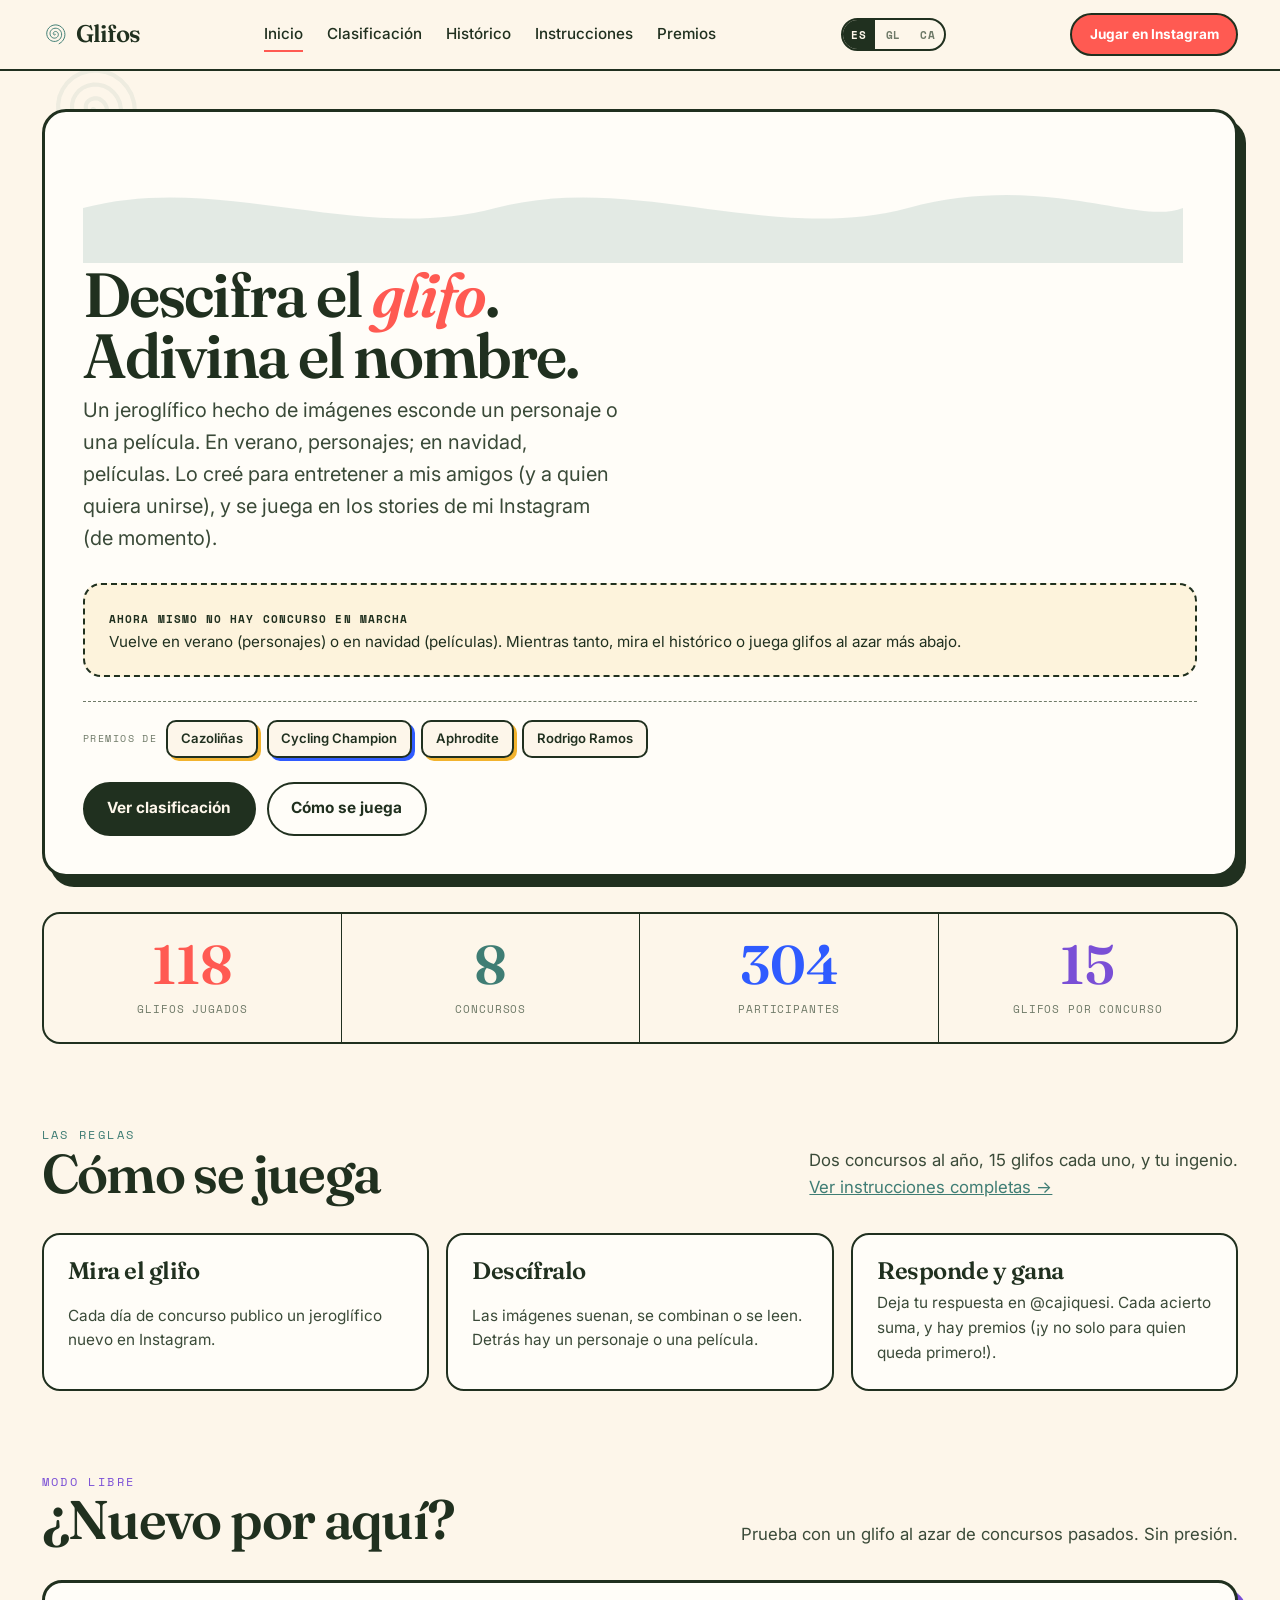
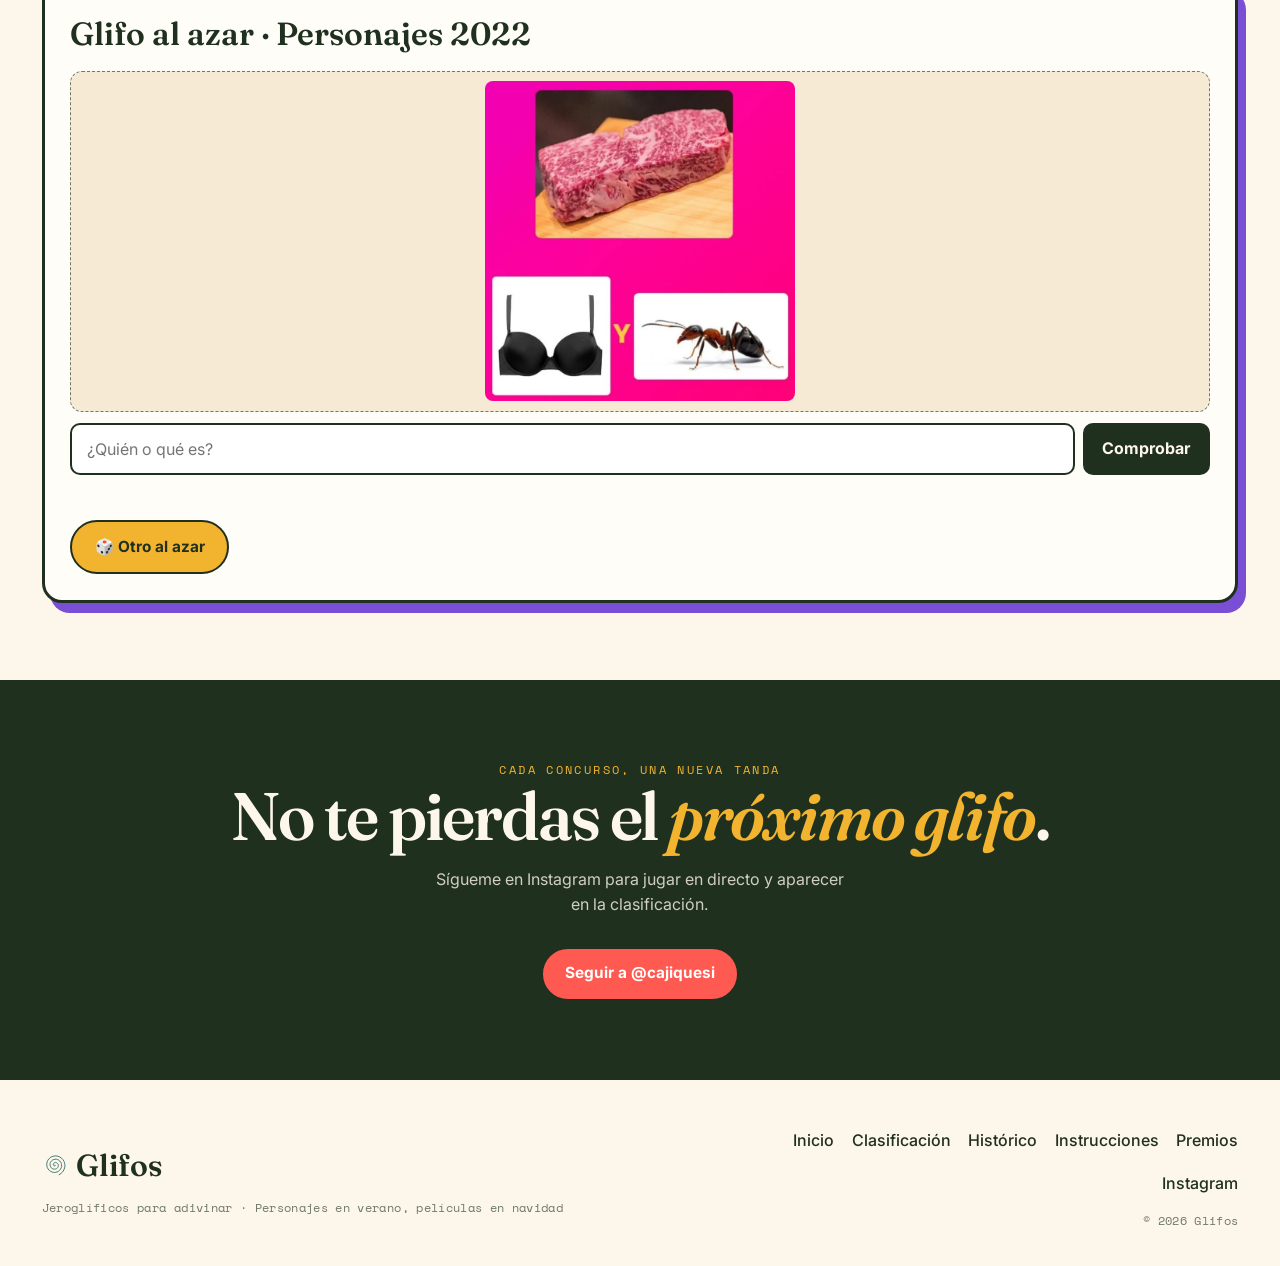
==== commit b3b2c6d8: "Logros del perfil: contar solo ediciones ya finalizadas Los logros y estadísticas agregadas del perf" ====
--- a/index.html
+++ b/index.html
@@ -1,4 +1,4 @@
-<!DOCTYPE html><html lang="es" class="no-js"><head><meta charset="UTF-8"><meta name="viewport" content="width=device-width, initial-scale=1"><title>Glifos · El juego de los jeroglíficos</title><meta name="description" content="Glifos: juego de jeroglíficos para adivinar personajes (verano) y películas (navidad)."><script>document.documentElement.classList.remove('no-js');document.documentElement.classList.add('js');</script><link rel="preconnect" href="https://fonts.googleapis.com"><link rel="preconnect" href="https://fonts.gstatic.com" crossorigin><link rel="stylesheet" href="https://fonts.googleapis.com/css2?family=Fraunces:ital,opsz,wght@0,9..144,400..700;1,9..144,400..600&family=Inter:wght@300..600&family=Space+Mono:wght@400;700&display=swap"><link rel="icon" href="assets/img/favicon.svg" type="image/svg+xml"><link rel="stylesheet" href="styles.css?v=20260808"></head><body data-home><a class="skip-link" href="#main" data-i18n="skip">x</a><div class="splash" aria-hidden="true"><div class="splash__word"><span>G</span><span>L</span><span>I</span><span>F</span><span>O</span><span>S</span></div></div><div class="petro-bg" data-petro aria-hidden="true"></div><header class="nav" id="nav"><div class="wrap nav__in"><a class="brand" href="index.html"><svg viewBox="0 0 64 64" width="26" height="26"><use href="#p-spiral"/></svg>Glifos</a><nav class="nav__links" aria-label="Principal"><a href="index.html" data-i18n="nav.inicio" aria-current="page">x</a><a href="concurso.html" data-i18n="nav.clasi">x</a><a href="historico.html" data-i18n="nav.hist">x</a><a href="instrucciones.html" data-i18n="nav.instr">x</a><a href="premios.html" data-i18n="nav.premios">x</a></nav><div class="lang" data-lang-switch><button data-lang="es">ES</button><button data-lang="gl">GL</button><button data-lang="ca">CA</button></div><a class="btn btn--ig btn--sm nav__cta" href="https://instagram.com/cajiquesi" target="_blank" rel="noopener" data-i18n="nav.playIG">x</a><button class="nav__burger" aria-label="Menú" aria-expanded="false"><span></span><span></span><span></span></button></div><div class="nav__mobile"><div><a href="index.html" data-i18n="nav.inicio" aria-current="page">x</a><a href="concurso.html" data-i18n="nav.clasi">x</a><a href="historico.html" data-i18n="nav.hist">x</a><a href="instrucciones.html" data-i18n="nav.instr">x</a><a href="premios.html" data-i18n="nav.premios">x</a><a href="https://instagram.com/cajiquesi" target="_blank" rel="noopener" data-i18n="nav.ig">Instagram →</a><div class="lang" data-lang-switch><button data-lang="es">ES</button><button data-lang="gl">GL</button><button data-lang="ca">CA</button></div></div></div></header><main id="main"><section class="hero"><div class="wrap"><div class="hero__band">
+<!DOCTYPE html><html lang="es" class="no-js"><head><meta charset="UTF-8"><meta name="viewport" content="width=device-width, initial-scale=1"><title>Glifos · El juego de los jeroglíficos</title><meta name="description" content="Glifos: juego de jeroglíficos para adivinar personajes (verano) y películas (navidad)."><script>document.documentElement.classList.remove('no-js');document.documentElement.classList.add('js');</script><link rel="preconnect" href="https://fonts.googleapis.com"><link rel="preconnect" href="https://fonts.gstatic.com" crossorigin><link rel="stylesheet" href="https://fonts.googleapis.com/css2?family=Fraunces:ital,opsz,wght@0,9..144,400..700;1,9..144,400..600&family=Inter:wght@300..600&family=Space+Mono:wght@400;700&display=swap"><link rel="icon" href="assets/img/favicon.svg" type="image/svg+xml"><link rel="stylesheet" href="styles.css?v=20260808b"></head><body data-home><a class="skip-link" href="#main" data-i18n="skip">x</a><div class="splash" aria-hidden="true"><div class="splash__word"><span>G</span><span>L</span><span>I</span><span>F</span><span>O</span><span>S</span></div></div><div class="petro-bg" data-petro aria-hidden="true"></div><header class="nav" id="nav"><div class="wrap nav__in"><a class="brand" href="index.html"><svg viewBox="0 0 64 64" width="26" height="26"><use href="#p-spiral"/></svg>Glifos</a><nav class="nav__links" aria-label="Principal"><a href="index.html" data-i18n="nav.inicio" aria-current="page">x</a><a href="concurso.html" data-i18n="nav.clasi">x</a><a href="historico.html" data-i18n="nav.hist">x</a><a href="instrucciones.html" data-i18n="nav.instr">x</a><a href="premios.html" data-i18n="nav.premios">x</a></nav><div class="lang" data-lang-switch><button data-lang="es">ES</button><button data-lang="gl">GL</button><button data-lang="ca">CA</button></div><a class="btn btn--ig btn--sm nav__cta" href="https://instagram.com/cajiquesi" target="_blank" rel="noopener" data-i18n="nav.playIG">x</a><button class="nav__burger" aria-label="Menú" aria-expanded="false"><span></span><span></span><span></span></button></div><div class="nav__mobile"><div><a href="index.html" data-i18n="nav.inicio" aria-current="page">x</a><a href="concurso.html" data-i18n="nav.clasi">x</a><a href="historico.html" data-i18n="nav.hist">x</a><a href="instrucciones.html" data-i18n="nav.instr">x</a><a href="premios.html" data-i18n="nav.premios">x</a><a href="https://instagram.com/cajiquesi" target="_blank" rel="noopener" data-i18n="nav.ig">Instagram →</a><div class="lang" data-lang-switch><button data-lang="es">ES</button><button data-lang="gl">GL</button><button data-lang="ca">CA</button></div></div></div></header><main id="main"><section class="hero"><div class="wrap"><div class="hero__band">
 <svg class="hero__wave" viewBox="0 0 1200 120" preserveAspectRatio="none"><path d="M0,60 C150,20 300,100 450,60 C600,20 750,100 900,60 C1050,20 1150,80 1200,60 L1200,120 L0,120 Z" fill="currentColor"/></svg>
 <p class="next-contest reveal" data-next-contest></p>
 <h1 class="reveal" data-i18n-html="home.h1">x</h1>
@@ -25,4 +25,4 @@
 </div></div></section>
 <section class="section" style="padding-top:0"><div class="wrap" data-random><div class="section__head"><div><p class="kicker reveal" style="color:var(--purple)" data-i18n="free.kicker">x</p><h2 class="section__title reveal" data-i18n-html="free.title">x</h2></div><p class="section__lead reveal" data-i18n="free.lead">x</p></div>
 <div class="random reveal"><div class="big" data-r-title>Glifo</div><div class="stage" data-r-stage><div class="q3">¿ ? ?</div></div><div class="grow"><input data-r-input data-i18n-ph="free.ph" autocomplete="off" data-i18n-al="free.ph"><button data-r-check data-i18n="free.check">x</button></div><div class="fb" data-r-fb></div><button class="btn btn--sun" data-r-new style="width:max-content" data-i18n="free.new">x</button></div></div></section>
-<section class="section section--band cta"><div class="wrap"><p class="kicker reveal" style="justify-content:center;color:var(--mustard)" data-i18n="home.ctaKicker">x</p><h2 class="cta__title reveal" data-i18n-html="home.ctaTitle">x</h2><p class="cta__sub reveal" data-i18n="home.ctaSub">x</p><a class="btn btn--ig reveal" href="https://instagram.com/cajiquesi" target="_blank" rel="noopener" data-i18n="home.follow">x</a></div></section></main><footer class="footer"><div class="wrap footer__grid"><div><div class="footer__brand"><svg viewBox="0 0 64 64" width="26" height="26"><use href="#p-spiral"/></svg>Glifos</div><p class="footer__meta" style="margin-top:.6rem" data-i18n="foot.tagline">x</p></div><div class="footer__right"><nav class="footer__links" aria-label="Pie"><a href="index.html" data-i18n="nav.inicio">x</a><a href="concurso.html" data-i18n="nav.clasi">x</a><a href="historico.html" data-i18n="nav.hist">x</a><a href="instrucciones.html" data-i18n="nav.instr">x</a><a href="premios.html" data-i18n="nav.premios">x</a><a href="https://instagram.com/cajiquesi" target="_blank" rel="noopener">Instagram</a></nav><p class="footer__meta" style="margin-top:1rem">© <span data-year>2026</span> Glifos</p></div></div></footer><script defer src="lib/gsap.min.js"></script><script defer src="lib/ScrollTrigger.min.js"></script><script defer src="lib/i18n.js?v=20260808"></script><script defer src="lib/data.js?v=20260808"></script><script defer src="lib/manifest.js?v=20260808"></script><script defer src="main.js?v=20260808"></script></body></html>+<section class="section section--band cta"><div class="wrap"><p class="kicker reveal" style="justify-content:center;color:var(--mustard)" data-i18n="home.ctaKicker">x</p><h2 class="cta__title reveal" data-i18n-html="home.ctaTitle">x</h2><p class="cta__sub reveal" data-i18n="home.ctaSub">x</p><a class="btn btn--ig reveal" href="https://instagram.com/cajiquesi" target="_blank" rel="noopener" data-i18n="home.follow">x</a></div></section></main><footer class="footer"><div class="wrap footer__grid"><div><div class="footer__brand"><svg viewBox="0 0 64 64" width="26" height="26"><use href="#p-spiral"/></svg>Glifos</div><p class="footer__meta" style="margin-top:.6rem" data-i18n="foot.tagline">x</p></div><div class="footer__right"><nav class="footer__links" aria-label="Pie"><a href="index.html" data-i18n="nav.inicio">x</a><a href="concurso.html" data-i18n="nav.clasi">x</a><a href="historico.html" data-i18n="nav.hist">x</a><a href="instrucciones.html" data-i18n="nav.instr">x</a><a href="premios.html" data-i18n="nav.premios">x</a><a href="https://instagram.com/cajiquesi" target="_blank" rel="noopener">Instagram</a></nav><p class="footer__meta" style="margin-top:1rem">© <span data-year>2026</span> Glifos</p></div></div></footer><script defer src="lib/gsap.min.js"></script><script defer src="lib/ScrollTrigger.min.js"></script><script defer src="lib/i18n.js?v=20260808b"></script><script defer src="lib/data.js?v=20260808b"></script><script defer src="lib/manifest.js?v=20260808b"></script><script defer src="main.js?v=20260808b"></script></body></html>
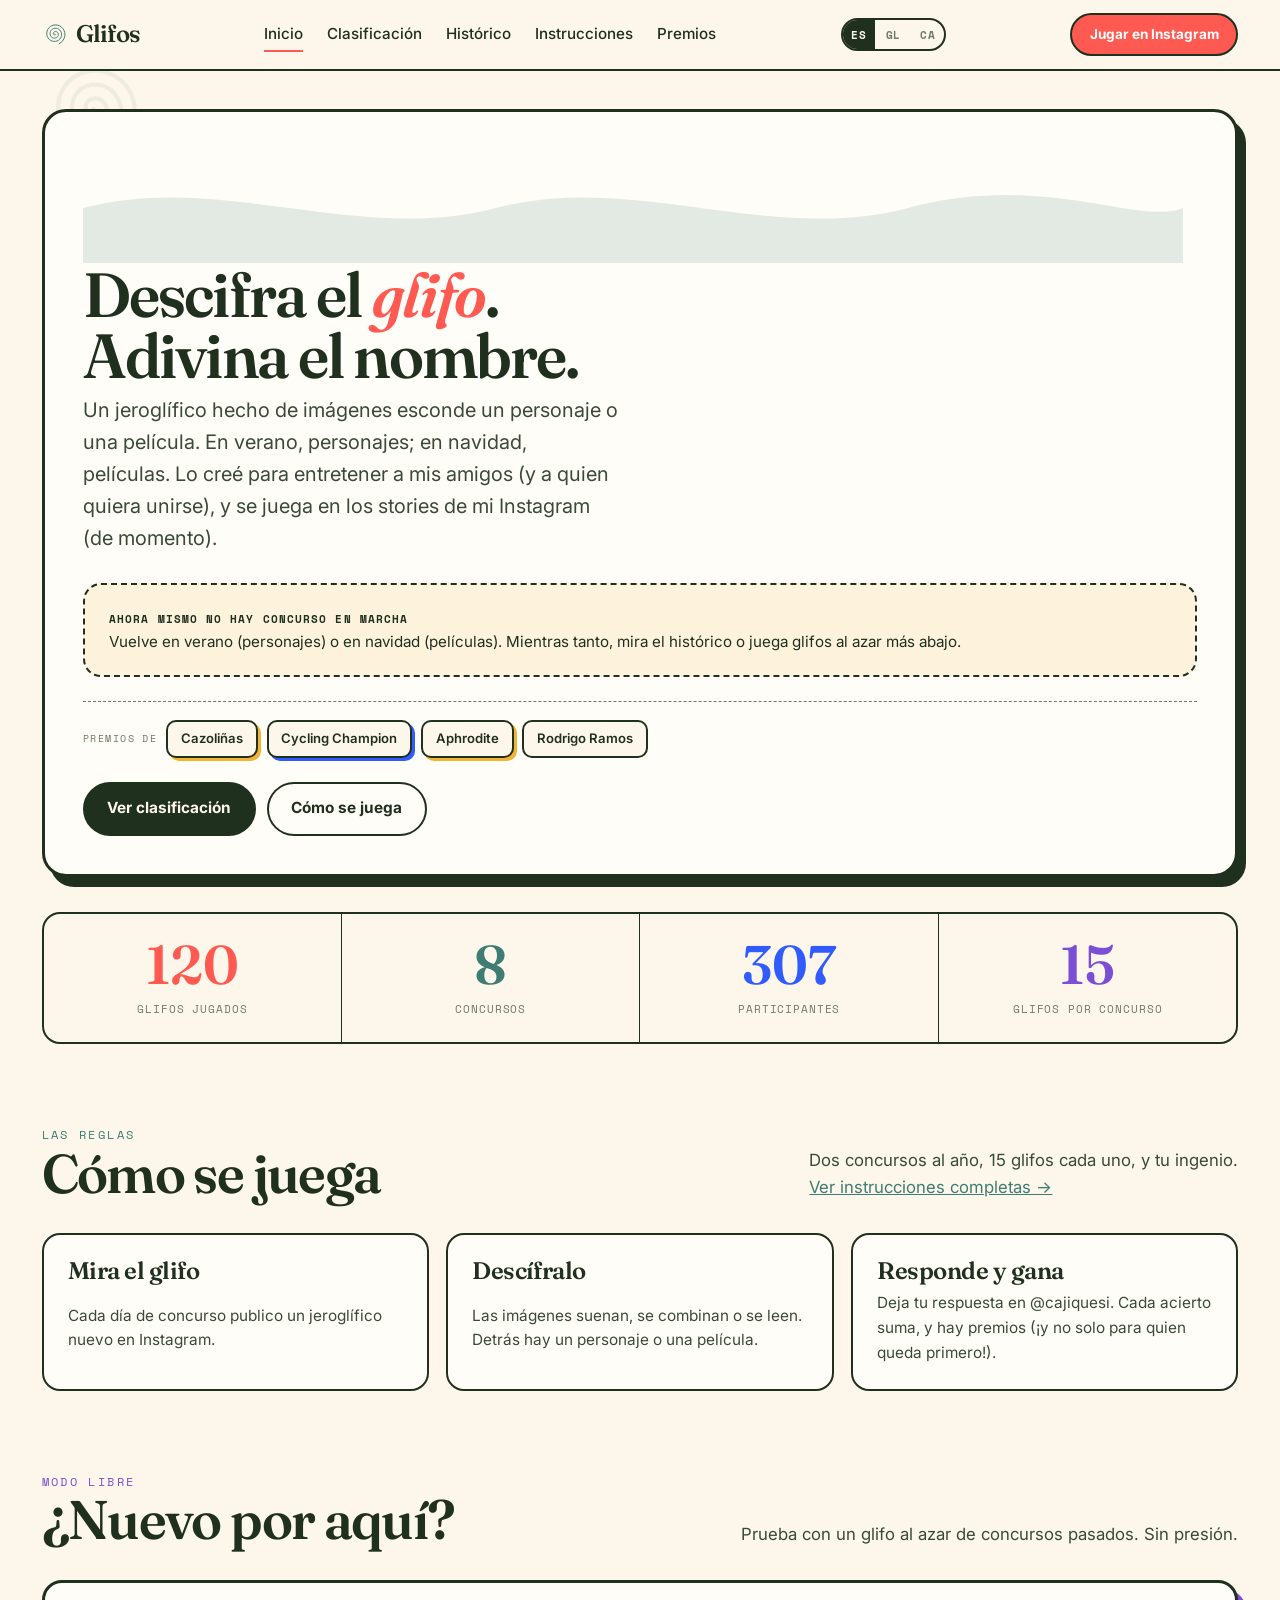
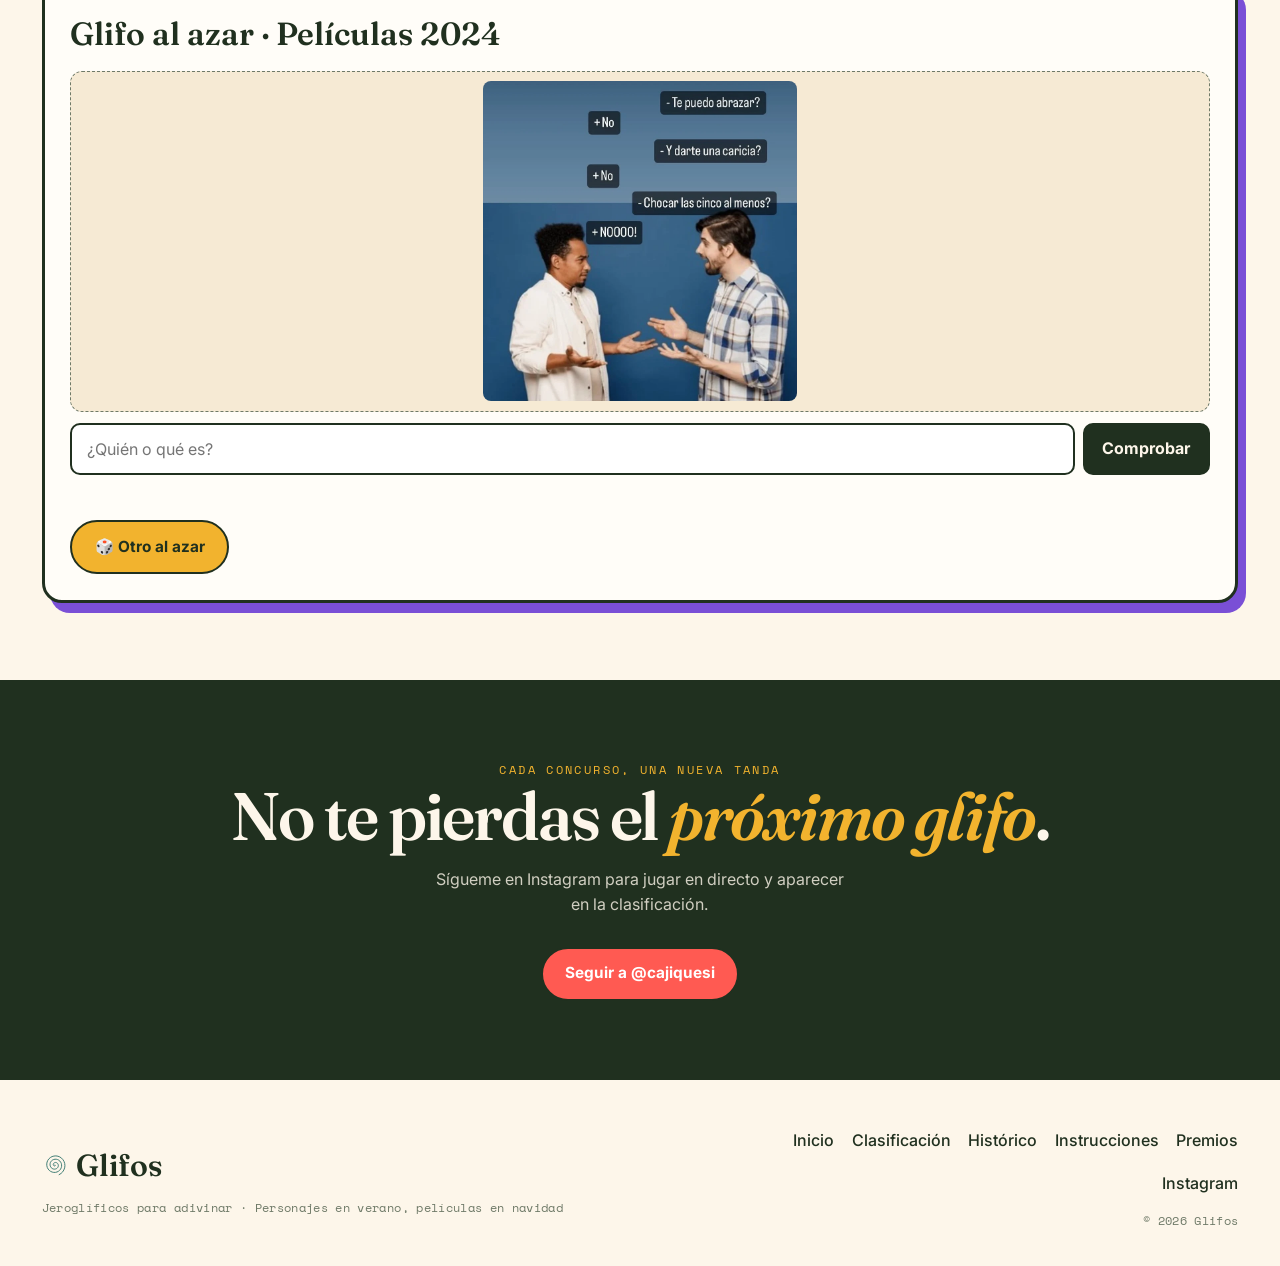
==== commit b10ec850: "Arreglar posiciones 1ºº/2ºº en la clasificación de 2026 Al reconstruir la edición 2026 desde el Exce" ====
--- a/index.html
+++ b/index.html
@@ -1,4 +1,4 @@
-<!DOCTYPE html><html lang="es" class="no-js"><head><meta charset="UTF-8"><meta name="viewport" content="width=device-width, initial-scale=1"><title>Glifos · El juego de los jeroglíficos</title><meta name="description" content="Glifos: juego de jeroglíficos para adivinar personajes (verano) y películas (navidad)."><script>document.documentElement.classList.remove('no-js');document.documentElement.classList.add('js');</script><link rel="preconnect" href="https://fonts.googleapis.com"><link rel="preconnect" href="https://fonts.gstatic.com" crossorigin><link rel="stylesheet" href="https://fonts.googleapis.com/css2?family=Fraunces:ital,opsz,wght@0,9..144,400..700;1,9..144,400..600&family=Inter:wght@300..600&family=Space+Mono:wght@400;700&display=swap"><link rel="icon" href="assets/img/favicon.svg" type="image/svg+xml"><link rel="stylesheet" href="styles.css?v=20260808b"></head><body data-home><a class="skip-link" href="#main" data-i18n="skip">x</a><div class="splash" aria-hidden="true"><div class="splash__word"><span>G</span><span>L</span><span>I</span><span>F</span><span>O</span><span>S</span></div></div><div class="petro-bg" data-petro aria-hidden="true"></div><header class="nav" id="nav"><div class="wrap nav__in"><a class="brand" href="index.html"><svg viewBox="0 0 64 64" width="26" height="26"><use href="#p-spiral"/></svg>Glifos</a><nav class="nav__links" aria-label="Principal"><a href="index.html" data-i18n="nav.inicio" aria-current="page">x</a><a href="concurso.html" data-i18n="nav.clasi">x</a><a href="historico.html" data-i18n="nav.hist">x</a><a href="instrucciones.html" data-i18n="nav.instr">x</a><a href="premios.html" data-i18n="nav.premios">x</a></nav><div class="lang" data-lang-switch><button data-lang="es">ES</button><button data-lang="gl">GL</button><button data-lang="ca">CA</button></div><a class="btn btn--ig btn--sm nav__cta" href="https://instagram.com/cajiquesi" target="_blank" rel="noopener" data-i18n="nav.playIG">x</a><button class="nav__burger" aria-label="Menú" aria-expanded="false"><span></span><span></span><span></span></button></div><div class="nav__mobile"><div><a href="index.html" data-i18n="nav.inicio" aria-current="page">x</a><a href="concurso.html" data-i18n="nav.clasi">x</a><a href="historico.html" data-i18n="nav.hist">x</a><a href="instrucciones.html" data-i18n="nav.instr">x</a><a href="premios.html" data-i18n="nav.premios">x</a><a href="https://instagram.com/cajiquesi" target="_blank" rel="noopener" data-i18n="nav.ig">Instagram →</a><div class="lang" data-lang-switch><button data-lang="es">ES</button><button data-lang="gl">GL</button><button data-lang="ca">CA</button></div></div></div></header><main id="main"><section class="hero"><div class="wrap"><div class="hero__band">
+<!DOCTYPE html><html lang="es" class="no-js"><head><meta charset="UTF-8"><meta name="viewport" content="width=device-width, initial-scale=1"><title>Glifos · El juego de los jeroglíficos</title><meta name="description" content="Glifos: juego de jeroglíficos para adivinar personajes (verano) y películas (navidad)."><script>document.documentElement.classList.remove('no-js');document.documentElement.classList.add('js');</script><link rel="preconnect" href="https://fonts.googleapis.com"><link rel="preconnect" href="https://fonts.gstatic.com" crossorigin><link rel="stylesheet" href="https://fonts.googleapis.com/css2?family=Fraunces:ital,opsz,wght@0,9..144,400..700;1,9..144,400..600&family=Inter:wght@300..600&family=Space+Mono:wght@400;700&display=swap"><link rel="icon" href="assets/img/favicon.svg" type="image/svg+xml"><link rel="stylesheet" href="styles.css?v=20260808c"></head><body data-home><a class="skip-link" href="#main" data-i18n="skip">x</a><div class="splash" aria-hidden="true"><div class="splash__word"><span>G</span><span>L</span><span>I</span><span>F</span><span>O</span><span>S</span></div></div><div class="petro-bg" data-petro aria-hidden="true"></div><header class="nav" id="nav"><div class="wrap nav__in"><a class="brand" href="index.html"><svg viewBox="0 0 64 64" width="26" height="26"><use href="#p-spiral"/></svg>Glifos</a><nav class="nav__links" aria-label="Principal"><a href="index.html" data-i18n="nav.inicio" aria-current="page">x</a><a href="concurso.html" data-i18n="nav.clasi">x</a><a href="historico.html" data-i18n="nav.hist">x</a><a href="instrucciones.html" data-i18n="nav.instr">x</a><a href="premios.html" data-i18n="nav.premios">x</a></nav><div class="lang" data-lang-switch><button data-lang="es">ES</button><button data-lang="gl">GL</button><button data-lang="ca">CA</button></div><a class="btn btn--ig btn--sm nav__cta" href="https://instagram.com/cajiquesi" target="_blank" rel="noopener" data-i18n="nav.playIG">x</a><button class="nav__burger" aria-label="Menú" aria-expanded="false"><span></span><span></span><span></span></button></div><div class="nav__mobile"><div><a href="index.html" data-i18n="nav.inicio" aria-current="page">x</a><a href="concurso.html" data-i18n="nav.clasi">x</a><a href="historico.html" data-i18n="nav.hist">x</a><a href="instrucciones.html" data-i18n="nav.instr">x</a><a href="premios.html" data-i18n="nav.premios">x</a><a href="https://instagram.com/cajiquesi" target="_blank" rel="noopener" data-i18n="nav.ig">Instagram →</a><div class="lang" data-lang-switch><button data-lang="es">ES</button><button data-lang="gl">GL</button><button data-lang="ca">CA</button></div></div></div></header><main id="main"><section class="hero"><div class="wrap"><div class="hero__band">
 <svg class="hero__wave" viewBox="0 0 1200 120" preserveAspectRatio="none"><path d="M0,60 C150,20 300,100 450,60 C600,20 750,100 900,60 C1050,20 1150,80 1200,60 L1200,120 L0,120 Z" fill="currentColor"/></svg>
 <p class="next-contest reveal" data-next-contest></p>
 <h1 class="reveal" data-i18n-html="home.h1">x</h1>
@@ -25,4 +25,4 @@
 </div></div></section>
 <section class="section" style="padding-top:0"><div class="wrap" data-random><div class="section__head"><div><p class="kicker reveal" style="color:var(--purple)" data-i18n="free.kicker">x</p><h2 class="section__title reveal" data-i18n-html="free.title">x</h2></div><p class="section__lead reveal" data-i18n="free.lead">x</p></div>
 <div class="random reveal"><div class="big" data-r-title>Glifo</div><div class="stage" data-r-stage><div class="q3">¿ ? ?</div></div><div class="grow"><input data-r-input data-i18n-ph="free.ph" autocomplete="off" data-i18n-al="free.ph"><button data-r-check data-i18n="free.check">x</button></div><div class="fb" data-r-fb></div><button class="btn btn--sun" data-r-new style="width:max-content" data-i18n="free.new">x</button></div></div></section>
-<section class="section section--band cta"><div class="wrap"><p class="kicker reveal" style="justify-content:center;color:var(--mustard)" data-i18n="home.ctaKicker">x</p><h2 class="cta__title reveal" data-i18n-html="home.ctaTitle">x</h2><p class="cta__sub reveal" data-i18n="home.ctaSub">x</p><a class="btn btn--ig reveal" href="https://instagram.com/cajiquesi" target="_blank" rel="noopener" data-i18n="home.follow">x</a></div></section></main><footer class="footer"><div class="wrap footer__grid"><div><div class="footer__brand"><svg viewBox="0 0 64 64" width="26" height="26"><use href="#p-spiral"/></svg>Glifos</div><p class="footer__meta" style="margin-top:.6rem" data-i18n="foot.tagline">x</p></div><div class="footer__right"><nav class="footer__links" aria-label="Pie"><a href="index.html" data-i18n="nav.inicio">x</a><a href="concurso.html" data-i18n="nav.clasi">x</a><a href="historico.html" data-i18n="nav.hist">x</a><a href="instrucciones.html" data-i18n="nav.instr">x</a><a href="premios.html" data-i18n="nav.premios">x</a><a href="https://instagram.com/cajiquesi" target="_blank" rel="noopener">Instagram</a></nav><p class="footer__meta" style="margin-top:1rem">© <span data-year>2026</span> Glifos</p></div></div></footer><script defer src="lib/gsap.min.js"></script><script defer src="lib/ScrollTrigger.min.js"></script><script defer src="lib/i18n.js?v=20260808b"></script><script defer src="lib/data.js?v=20260808b"></script><script defer src="lib/manifest.js?v=20260808b"></script><script defer src="main.js?v=20260808b"></script></body></html>+<section class="section section--band cta"><div class="wrap"><p class="kicker reveal" style="justify-content:center;color:var(--mustard)" data-i18n="home.ctaKicker">x</p><h2 class="cta__title reveal" data-i18n-html="home.ctaTitle">x</h2><p class="cta__sub reveal" data-i18n="home.ctaSub">x</p><a class="btn btn--ig reveal" href="https://instagram.com/cajiquesi" target="_blank" rel="noopener" data-i18n="home.follow">x</a></div></section></main><footer class="footer"><div class="wrap footer__grid"><div><div class="footer__brand"><svg viewBox="0 0 64 64" width="26" height="26"><use href="#p-spiral"/></svg>Glifos</div><p class="footer__meta" style="margin-top:.6rem" data-i18n="foot.tagline">x</p></div><div class="footer__right"><nav class="footer__links" aria-label="Pie"><a href="index.html" data-i18n="nav.inicio">x</a><a href="concurso.html" data-i18n="nav.clasi">x</a><a href="historico.html" data-i18n="nav.hist">x</a><a href="instrucciones.html" data-i18n="nav.instr">x</a><a href="premios.html" data-i18n="nav.premios">x</a><a href="https://instagram.com/cajiquesi" target="_blank" rel="noopener">Instagram</a></nav><p class="footer__meta" style="margin-top:1rem">© <span data-year>2026</span> Glifos</p></div></div></footer><script defer src="lib/gsap.min.js"></script><script defer src="lib/ScrollTrigger.min.js"></script><script defer src="lib/i18n.js?v=20260808c"></script><script defer src="lib/data.js?v=20260808c"></script><script defer src="lib/manifest.js?v=20260808c"></script><script defer src="main.js?v=20260808c"></script></body></html>
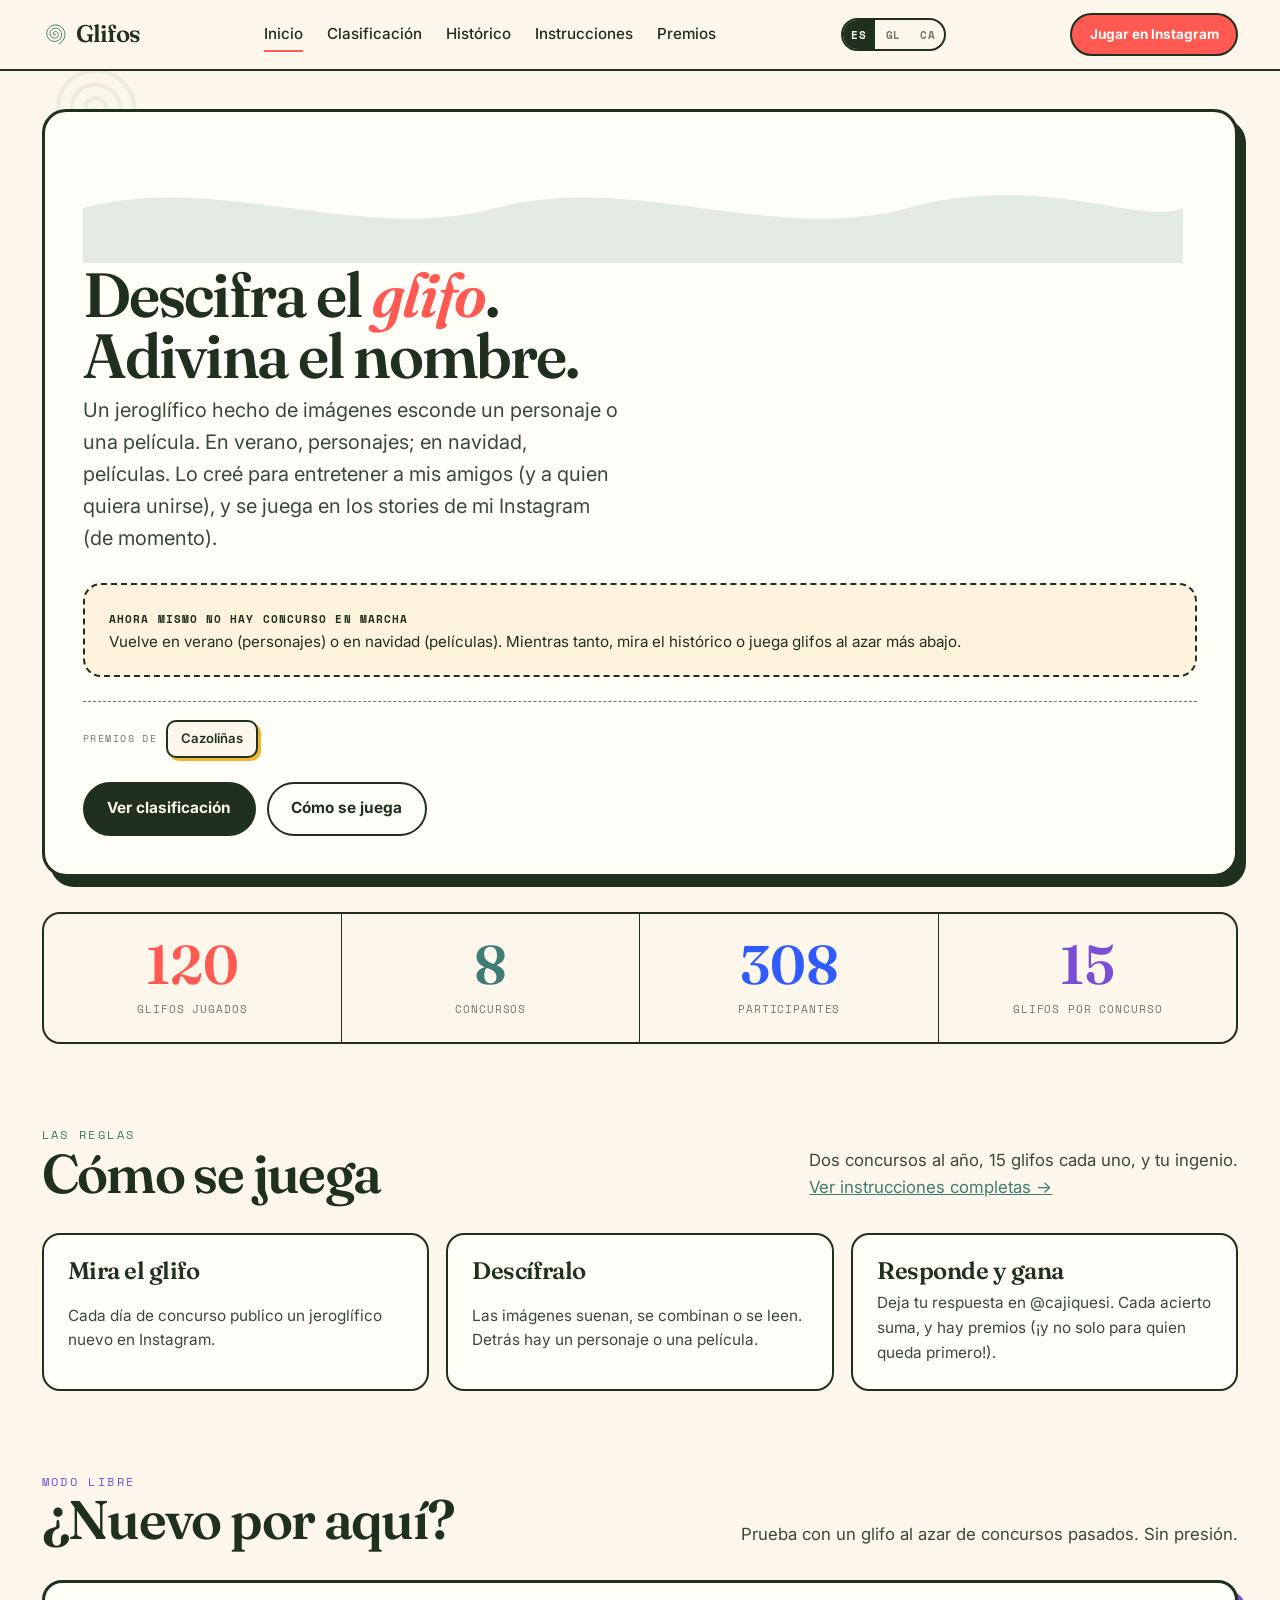
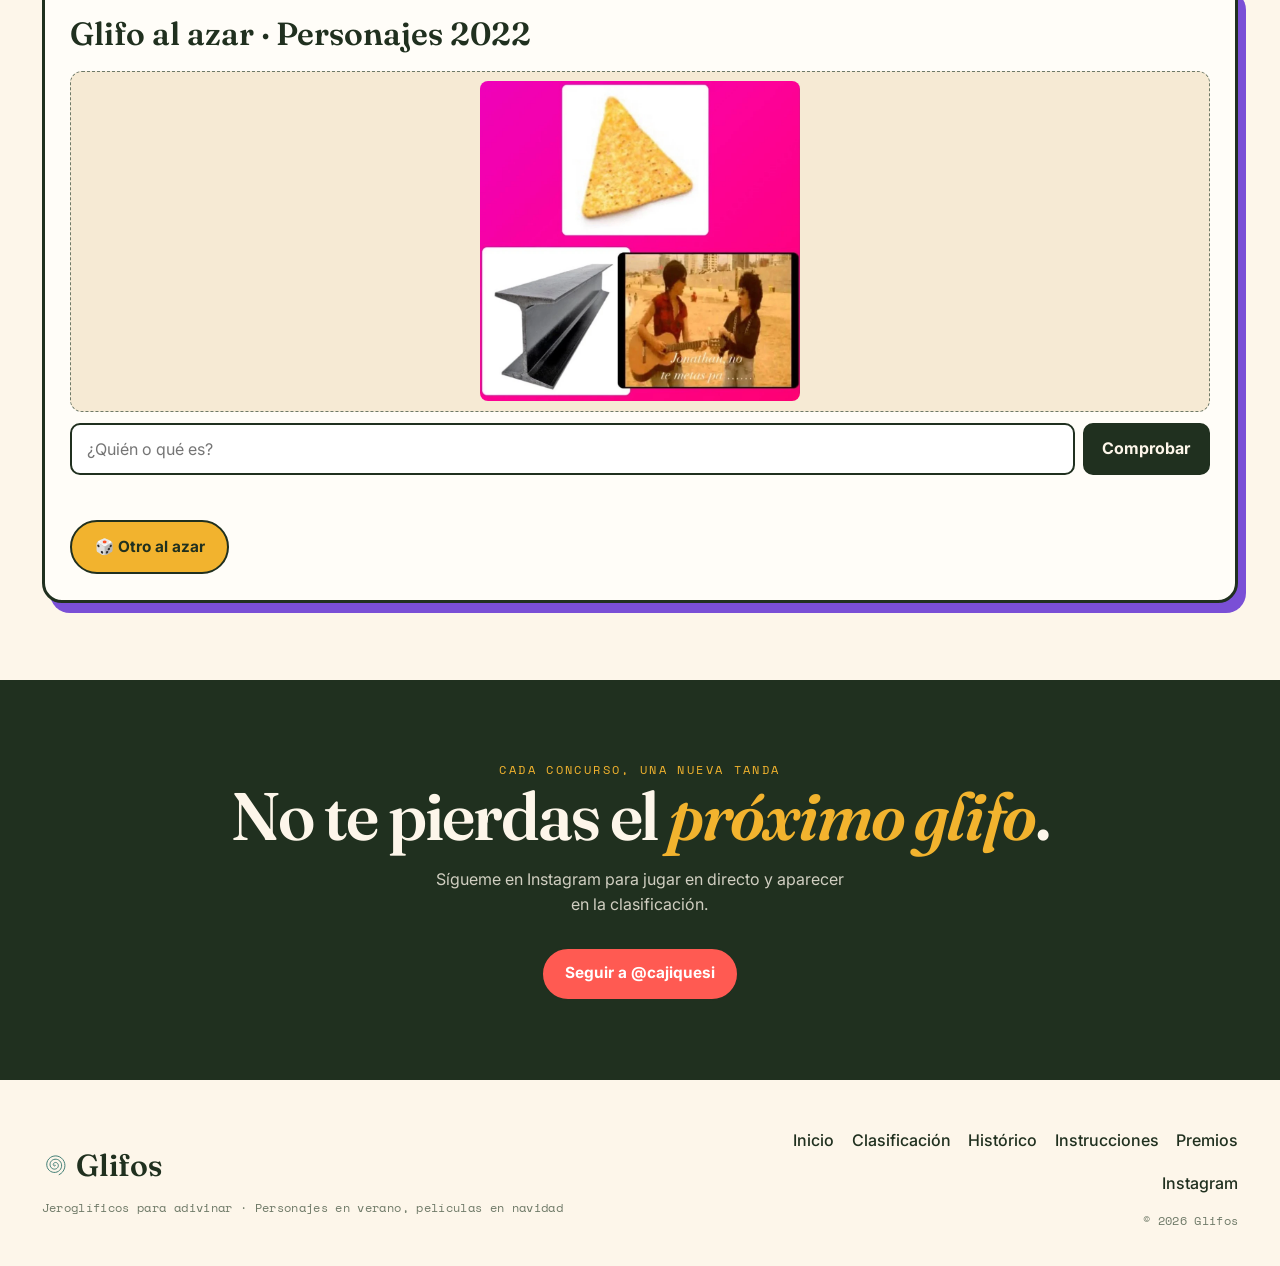
==== commit cb2cdc87: "Dejar solo el patrocinador Cazoliñas - Eliminados del manifest Cycling Champion, Aphrodite y Rodrigo" ====
--- a/index.html
+++ b/index.html
@@ -1,4 +1,4 @@
-<!DOCTYPE html><html lang="es" class="no-js"><head><meta charset="UTF-8"><meta name="viewport" content="width=device-width, initial-scale=1"><title>Glifos · El juego de los jeroglíficos</title><meta name="description" content="Glifos: juego de jeroglíficos para adivinar personajes (verano) y películas (navidad)."><script>document.documentElement.classList.remove('no-js');document.documentElement.classList.add('js');</script><link rel="preconnect" href="https://fonts.googleapis.com"><link rel="preconnect" href="https://fonts.gstatic.com" crossorigin><link rel="stylesheet" href="https://fonts.googleapis.com/css2?family=Fraunces:ital,opsz,wght@0,9..144,400..700;1,9..144,400..600&family=Inter:wght@300..600&family=Space+Mono:wght@400;700&display=swap"><link rel="icon" href="assets/img/favicon.svg" type="image/svg+xml"><link rel="stylesheet" href="styles.css?v=20260808c"></head><body data-home><a class="skip-link" href="#main" data-i18n="skip">x</a><div class="splash" aria-hidden="true"><div class="splash__word"><span>G</span><span>L</span><span>I</span><span>F</span><span>O</span><span>S</span></div></div><div class="petro-bg" data-petro aria-hidden="true"></div><header class="nav" id="nav"><div class="wrap nav__in"><a class="brand" href="index.html"><svg viewBox="0 0 64 64" width="26" height="26"><use href="#p-spiral"/></svg>Glifos</a><nav class="nav__links" aria-label="Principal"><a href="index.html" data-i18n="nav.inicio" aria-current="page">x</a><a href="concurso.html" data-i18n="nav.clasi">x</a><a href="historico.html" data-i18n="nav.hist">x</a><a href="instrucciones.html" data-i18n="nav.instr">x</a><a href="premios.html" data-i18n="nav.premios">x</a></nav><div class="lang" data-lang-switch><button data-lang="es">ES</button><button data-lang="gl">GL</button><button data-lang="ca">CA</button></div><a class="btn btn--ig btn--sm nav__cta" href="https://instagram.com/cajiquesi" target="_blank" rel="noopener" data-i18n="nav.playIG">x</a><button class="nav__burger" aria-label="Menú" aria-expanded="false"><span></span><span></span><span></span></button></div><div class="nav__mobile"><div><a href="index.html" data-i18n="nav.inicio" aria-current="page">x</a><a href="concurso.html" data-i18n="nav.clasi">x</a><a href="historico.html" data-i18n="nav.hist">x</a><a href="instrucciones.html" data-i18n="nav.instr">x</a><a href="premios.html" data-i18n="nav.premios">x</a><a href="https://instagram.com/cajiquesi" target="_blank" rel="noopener" data-i18n="nav.ig">Instagram →</a><div class="lang" data-lang-switch><button data-lang="es">ES</button><button data-lang="gl">GL</button><button data-lang="ca">CA</button></div></div></div></header><main id="main"><section class="hero"><div class="wrap"><div class="hero__band">
+<!DOCTYPE html><html lang="es" class="no-js"><head><meta charset="UTF-8"><meta name="viewport" content="width=device-width, initial-scale=1"><title>Glifos · El juego de los jeroglíficos</title><meta name="description" content="Glifos: juego de jeroglíficos para adivinar personajes (verano) y películas (navidad)."><script>document.documentElement.classList.remove('no-js');document.documentElement.classList.add('js');</script><link rel="preconnect" href="https://fonts.googleapis.com"><link rel="preconnect" href="https://fonts.gstatic.com" crossorigin><link rel="stylesheet" href="https://fonts.googleapis.com/css2?family=Fraunces:ital,opsz,wght@0,9..144,400..700;1,9..144,400..600&family=Inter:wght@300..600&family=Space+Mono:wght@400;700&display=swap"><link rel="icon" href="assets/img/favicon.svg" type="image/svg+xml"><link rel="stylesheet" href="styles.css?v=20261117"></head><body data-home><a class="skip-link" href="#main" data-i18n="skip">x</a><div class="splash" aria-hidden="true"><div class="splash__word"><span>G</span><span>L</span><span>I</span><span>F</span><span>O</span><span>S</span></div></div><div class="petro-bg" data-petro aria-hidden="true"></div><header class="nav" id="nav"><div class="wrap nav__in"><a class="brand" href="index.html"><svg viewBox="0 0 64 64" width="26" height="26"><use href="#p-spiral"/></svg>Glifos</a><nav class="nav__links" aria-label="Principal"><a href="index.html" data-i18n="nav.inicio" aria-current="page">x</a><a href="concurso.html" data-i18n="nav.clasi">x</a><a href="historico.html" data-i18n="nav.hist">x</a><a href="instrucciones.html" data-i18n="nav.instr">x</a><a href="premios.html" data-i18n="nav.premios">x</a></nav><div class="lang" data-lang-switch><button data-lang="es">ES</button><button data-lang="gl">GL</button><button data-lang="ca">CA</button></div><a class="btn btn--ig btn--sm nav__cta" href="https://instagram.com/cajiquesi" target="_blank" rel="noopener" data-i18n="nav.playIG">x</a><button class="nav__burger" aria-label="Menú" aria-expanded="false"><span></span><span></span><span></span></button></div><div class="nav__mobile"><div><a href="index.html" data-i18n="nav.inicio" aria-current="page">x</a><a href="concurso.html" data-i18n="nav.clasi">x</a><a href="historico.html" data-i18n="nav.hist">x</a><a href="instrucciones.html" data-i18n="nav.instr">x</a><a href="premios.html" data-i18n="nav.premios">x</a><a href="https://instagram.com/cajiquesi" target="_blank" rel="noopener" data-i18n="nav.ig">Instagram →</a><div class="lang" data-lang-switch><button data-lang="es">ES</button><button data-lang="gl">GL</button><button data-lang="ca">CA</button></div></div></div></header><main id="main"><section class="hero"><div class="wrap"><div class="hero__band">
 <svg class="hero__wave" viewBox="0 0 1200 120" preserveAspectRatio="none"><path d="M0,60 C150,20 300,100 450,60 C600,20 750,100 900,60 C1050,20 1150,80 1200,60 L1200,120 L0,120 Z" fill="currentColor"/></svg>
 <p class="next-contest reveal" data-next-contest></p>
 <h1 class="reveal" data-i18n-html="home.h1">x</h1>
@@ -25,4 +25,4 @@
 </div></div></section>
 <section class="section" style="padding-top:0"><div class="wrap" data-random><div class="section__head"><div><p class="kicker reveal" style="color:var(--purple)" data-i18n="free.kicker">x</p><h2 class="section__title reveal" data-i18n-html="free.title">x</h2></div><p class="section__lead reveal" data-i18n="free.lead">x</p></div>
 <div class="random reveal"><div class="big" data-r-title>Glifo</div><div class="stage" data-r-stage><div class="q3">¿ ? ?</div></div><div class="grow"><input data-r-input data-i18n-ph="free.ph" autocomplete="off" data-i18n-al="free.ph"><button data-r-check data-i18n="free.check">x</button></div><div class="fb" data-r-fb></div><button class="btn btn--sun" data-r-new style="width:max-content" data-i18n="free.new">x</button></div></div></section>
-<section class="section section--band cta"><div class="wrap"><p class="kicker reveal" style="justify-content:center;color:var(--mustard)" data-i18n="home.ctaKicker">x</p><h2 class="cta__title reveal" data-i18n-html="home.ctaTitle">x</h2><p class="cta__sub reveal" data-i18n="home.ctaSub">x</p><a class="btn btn--ig reveal" href="https://instagram.com/cajiquesi" target="_blank" rel="noopener" data-i18n="home.follow">x</a></div></section></main><footer class="footer"><div class="wrap footer__grid"><div><div class="footer__brand"><svg viewBox="0 0 64 64" width="26" height="26"><use href="#p-spiral"/></svg>Glifos</div><p class="footer__meta" style="margin-top:.6rem" data-i18n="foot.tagline">x</p></div><div class="footer__right"><nav class="footer__links" aria-label="Pie"><a href="index.html" data-i18n="nav.inicio">x</a><a href="concurso.html" data-i18n="nav.clasi">x</a><a href="historico.html" data-i18n="nav.hist">x</a><a href="instrucciones.html" data-i18n="nav.instr">x</a><a href="premios.html" data-i18n="nav.premios">x</a><a href="https://instagram.com/cajiquesi" target="_blank" rel="noopener">Instagram</a></nav><p class="footer__meta" style="margin-top:1rem">© <span data-year>2026</span> Glifos</p></div></div></footer><script defer src="lib/gsap.min.js"></script><script defer src="lib/ScrollTrigger.min.js"></script><script defer src="lib/i18n.js?v=20260808c"></script><script defer src="lib/data.js?v=20260808c"></script><script defer src="lib/manifest.js?v=20260808c"></script><script defer src="main.js?v=20260808c"></script></body></html>+<section class="section section--band cta"><div class="wrap"><p class="kicker reveal" style="justify-content:center;color:var(--mustard)" data-i18n="home.ctaKicker">x</p><h2 class="cta__title reveal" data-i18n-html="home.ctaTitle">x</h2><p class="cta__sub reveal" data-i18n="home.ctaSub">x</p><a class="btn btn--ig reveal" href="https://instagram.com/cajiquesi" target="_blank" rel="noopener" data-i18n="home.follow">x</a></div></section></main><footer class="footer"><div class="wrap footer__grid"><div><div class="footer__brand"><svg viewBox="0 0 64 64" width="26" height="26"><use href="#p-spiral"/></svg>Glifos</div><p class="footer__meta" style="margin-top:.6rem" data-i18n="foot.tagline">x</p></div><div class="footer__right"><nav class="footer__links" aria-label="Pie"><a href="index.html" data-i18n="nav.inicio">x</a><a href="concurso.html" data-i18n="nav.clasi">x</a><a href="historico.html" data-i18n="nav.hist">x</a><a href="instrucciones.html" data-i18n="nav.instr">x</a><a href="premios.html" data-i18n="nav.premios">x</a><a href="https://instagram.com/cajiquesi" target="_blank" rel="noopener">Instagram</a></nav><p class="footer__meta" style="margin-top:1rem">© <span data-year>2026</span> Glifos</p></div></div></footer><script defer src="lib/gsap.min.js"></script><script defer src="lib/ScrollTrigger.min.js"></script><script defer src="lib/i18n.js?v=20261117"></script><script defer src="lib/data.js?v=20261117"></script><script defer src="lib/manifest.js?v=20261117"></script><script defer src="main.js?v=20261117"></script></body></html>
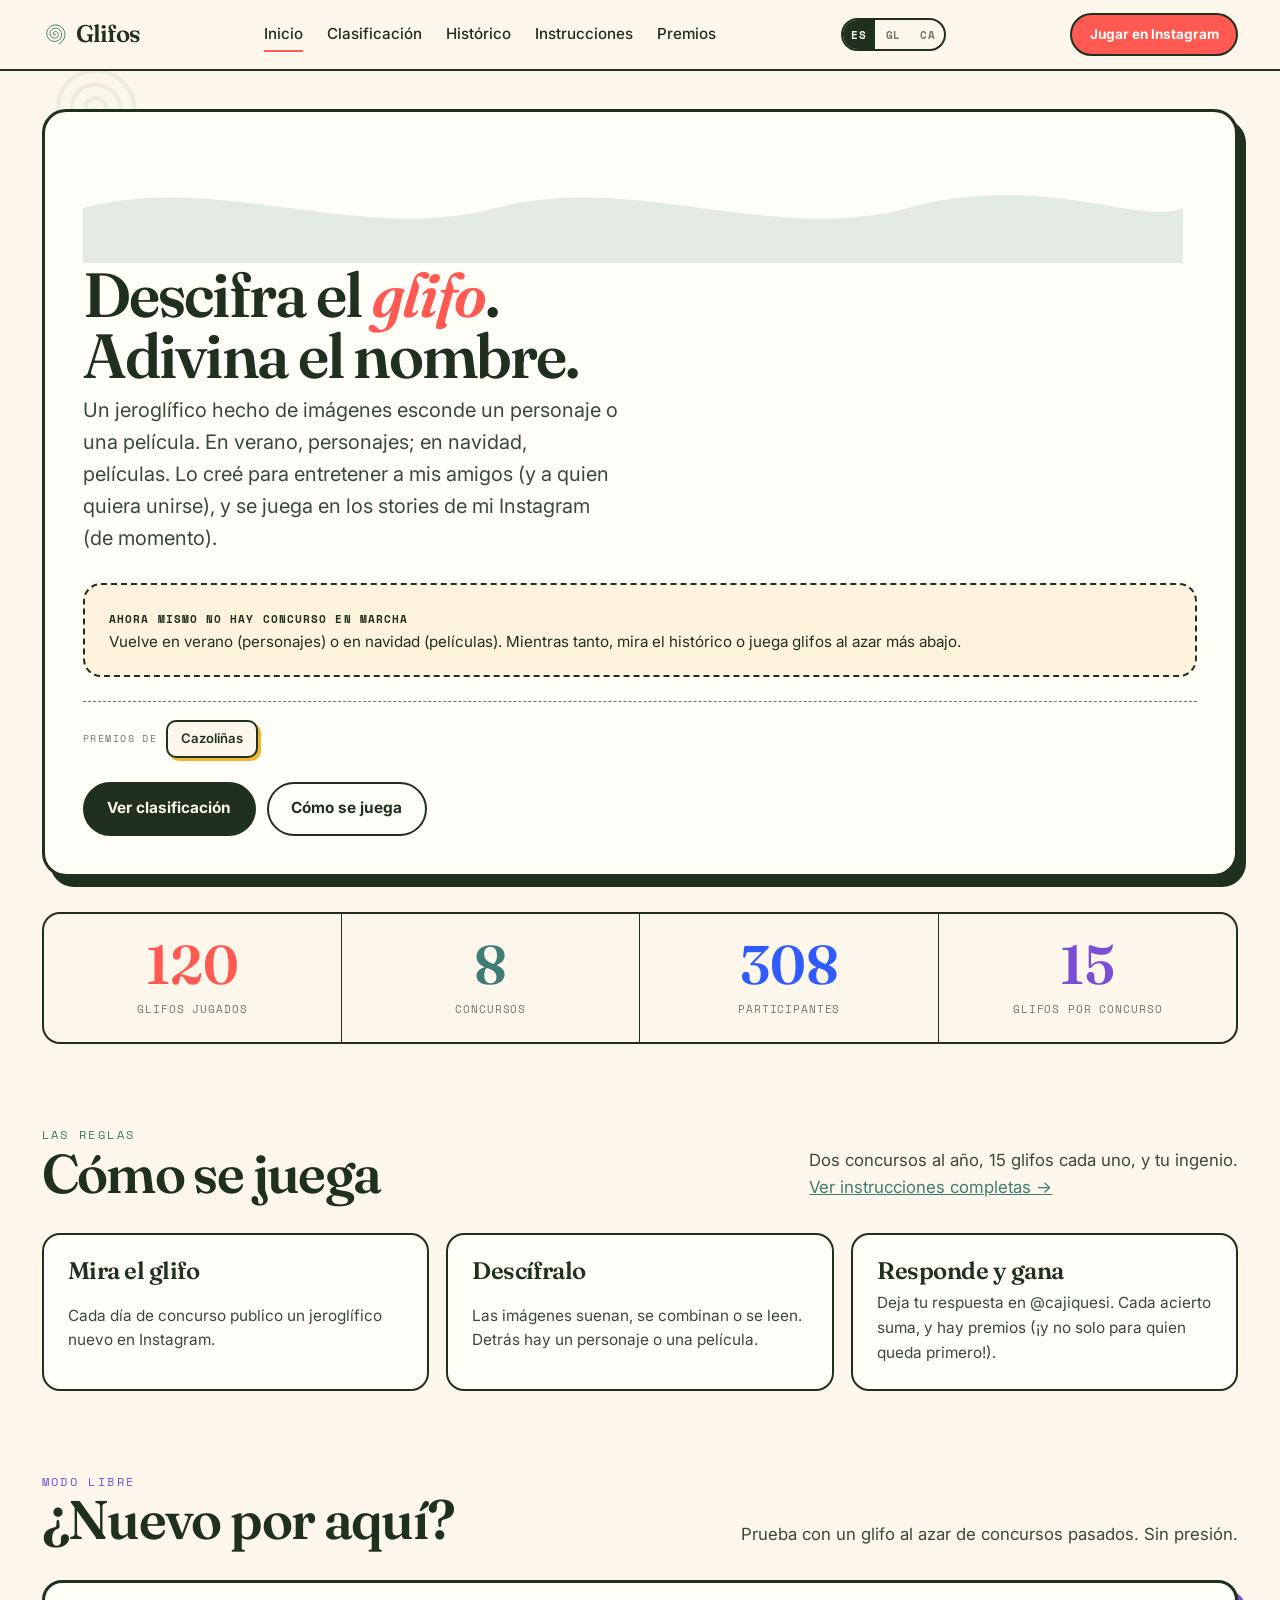
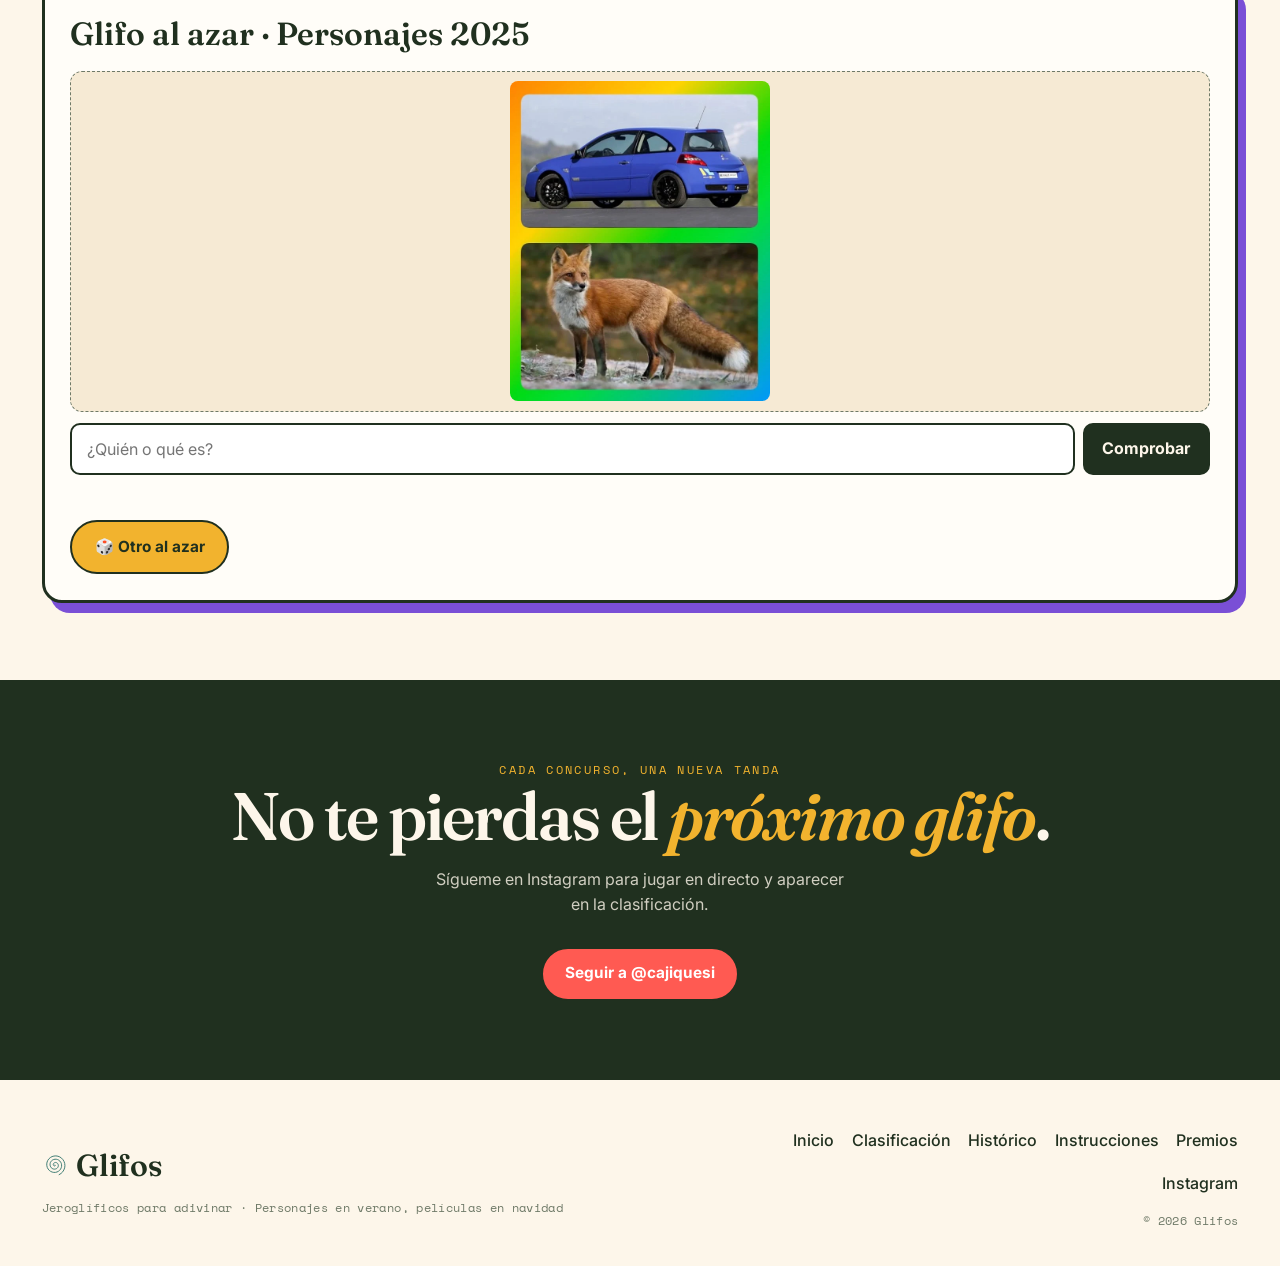
==== commit 57815a48: "Añadir foto del glifo 2 (Cars) de Películas 2024 - Convertida la foto subida 2024-peliculas-02.jpg a" ====
--- a/index.html
+++ b/index.html
@@ -1,4 +1,4 @@
-<!DOCTYPE html><html lang="es" class="no-js"><head><meta charset="UTF-8"><meta name="viewport" content="width=device-width, initial-scale=1"><title>Glifos · El juego de los jeroglíficos</title><meta name="description" content="Glifos: juego de jeroglíficos para adivinar personajes (verano) y películas (navidad)."><script>document.documentElement.classList.remove('no-js');document.documentElement.classList.add('js');</script><link rel="preconnect" href="https://fonts.googleapis.com"><link rel="preconnect" href="https://fonts.gstatic.com" crossorigin><link rel="stylesheet" href="https://fonts.googleapis.com/css2?family=Fraunces:ital,opsz,wght@0,9..144,400..700;1,9..144,400..600&family=Inter:wght@300..600&family=Space+Mono:wght@400;700&display=swap"><link rel="icon" href="assets/img/favicon.svg" type="image/svg+xml"><link rel="stylesheet" href="styles.css?v=20261117"></head><body data-home><a class="skip-link" href="#main" data-i18n="skip">x</a><div class="splash" aria-hidden="true"><div class="splash__word"><span>G</span><span>L</span><span>I</span><span>F</span><span>O</span><span>S</span></div></div><div class="petro-bg" data-petro aria-hidden="true"></div><header class="nav" id="nav"><div class="wrap nav__in"><a class="brand" href="index.html"><svg viewBox="0 0 64 64" width="26" height="26"><use href="#p-spiral"/></svg>Glifos</a><nav class="nav__links" aria-label="Principal"><a href="index.html" data-i18n="nav.inicio" aria-current="page">x</a><a href="concurso.html" data-i18n="nav.clasi">x</a><a href="historico.html" data-i18n="nav.hist">x</a><a href="instrucciones.html" data-i18n="nav.instr">x</a><a href="premios.html" data-i18n="nav.premios">x</a></nav><div class="lang" data-lang-switch><button data-lang="es">ES</button><button data-lang="gl">GL</button><button data-lang="ca">CA</button></div><a class="btn btn--ig btn--sm nav__cta" href="https://instagram.com/cajiquesi" target="_blank" rel="noopener" data-i18n="nav.playIG">x</a><button class="nav__burger" aria-label="Menú" aria-expanded="false"><span></span><span></span><span></span></button></div><div class="nav__mobile"><div><a href="index.html" data-i18n="nav.inicio" aria-current="page">x</a><a href="concurso.html" data-i18n="nav.clasi">x</a><a href="historico.html" data-i18n="nav.hist">x</a><a href="instrucciones.html" data-i18n="nav.instr">x</a><a href="premios.html" data-i18n="nav.premios">x</a><a href="https://instagram.com/cajiquesi" target="_blank" rel="noopener" data-i18n="nav.ig">Instagram →</a><div class="lang" data-lang-switch><button data-lang="es">ES</button><button data-lang="gl">GL</button><button data-lang="ca">CA</button></div></div></div></header><main id="main"><section class="hero"><div class="wrap"><div class="hero__band">
+<!DOCTYPE html><html lang="es" class="no-js"><head><meta charset="UTF-8"><meta name="viewport" content="width=device-width, initial-scale=1"><title>Glifos · El juego de los jeroglíficos</title><meta name="description" content="Glifos: juego de jeroglíficos para adivinar personajes (verano) y películas (navidad)."><script>document.documentElement.classList.remove('no-js');document.documentElement.classList.add('js');</script><link rel="preconnect" href="https://fonts.googleapis.com"><link rel="preconnect" href="https://fonts.gstatic.com" crossorigin><link rel="stylesheet" href="https://fonts.googleapis.com/css2?family=Fraunces:ital,opsz,wght@0,9..144,400..700;1,9..144,400..600&family=Inter:wght@300..600&family=Space+Mono:wght@400;700&display=swap"><link rel="icon" href="assets/img/favicon.svg" type="image/svg+xml"><link rel="stylesheet" href="styles.css?v=20261118"></head><body data-home><a class="skip-link" href="#main" data-i18n="skip">x</a><div class="splash" aria-hidden="true"><div class="splash__word"><span>G</span><span>L</span><span>I</span><span>F</span><span>O</span><span>S</span></div></div><div class="petro-bg" data-petro aria-hidden="true"></div><header class="nav" id="nav"><div class="wrap nav__in"><a class="brand" href="index.html"><svg viewBox="0 0 64 64" width="26" height="26"><use href="#p-spiral"/></svg>Glifos</a><nav class="nav__links" aria-label="Principal"><a href="index.html" data-i18n="nav.inicio" aria-current="page">x</a><a href="concurso.html" data-i18n="nav.clasi">x</a><a href="historico.html" data-i18n="nav.hist">x</a><a href="instrucciones.html" data-i18n="nav.instr">x</a><a href="premios.html" data-i18n="nav.premios">x</a></nav><div class="lang" data-lang-switch><button data-lang="es">ES</button><button data-lang="gl">GL</button><button data-lang="ca">CA</button></div><a class="btn btn--ig btn--sm nav__cta" href="https://instagram.com/cajiquesi" target="_blank" rel="noopener" data-i18n="nav.playIG">x</a><button class="nav__burger" aria-label="Menú" aria-expanded="false"><span></span><span></span><span></span></button></div><div class="nav__mobile"><div><a href="index.html" data-i18n="nav.inicio" aria-current="page">x</a><a href="concurso.html" data-i18n="nav.clasi">x</a><a href="historico.html" data-i18n="nav.hist">x</a><a href="instrucciones.html" data-i18n="nav.instr">x</a><a href="premios.html" data-i18n="nav.premios">x</a><a href="https://instagram.com/cajiquesi" target="_blank" rel="noopener" data-i18n="nav.ig">Instagram →</a><div class="lang" data-lang-switch><button data-lang="es">ES</button><button data-lang="gl">GL</button><button data-lang="ca">CA</button></div></div></div></header><main id="main"><section class="hero"><div class="wrap"><div class="hero__band">
 <svg class="hero__wave" viewBox="0 0 1200 120" preserveAspectRatio="none"><path d="M0,60 C150,20 300,100 450,60 C600,20 750,100 900,60 C1050,20 1150,80 1200,60 L1200,120 L0,120 Z" fill="currentColor"/></svg>
 <p class="next-contest reveal" data-next-contest></p>
 <h1 class="reveal" data-i18n-html="home.h1">x</h1>
@@ -25,4 +25,4 @@
 </div></div></section>
 <section class="section" style="padding-top:0"><div class="wrap" data-random><div class="section__head"><div><p class="kicker reveal" style="color:var(--purple)" data-i18n="free.kicker">x</p><h2 class="section__title reveal" data-i18n-html="free.title">x</h2></div><p class="section__lead reveal" data-i18n="free.lead">x</p></div>
 <div class="random reveal"><div class="big" data-r-title>Glifo</div><div class="stage" data-r-stage><div class="q3">¿ ? ?</div></div><div class="grow"><input data-r-input data-i18n-ph="free.ph" autocomplete="off" data-i18n-al="free.ph"><button data-r-check data-i18n="free.check">x</button></div><div class="fb" data-r-fb></div><button class="btn btn--sun" data-r-new style="width:max-content" data-i18n="free.new">x</button></div></div></section>
-<section class="section section--band cta"><div class="wrap"><p class="kicker reveal" style="justify-content:center;color:var(--mustard)" data-i18n="home.ctaKicker">x</p><h2 class="cta__title reveal" data-i18n-html="home.ctaTitle">x</h2><p class="cta__sub reveal" data-i18n="home.ctaSub">x</p><a class="btn btn--ig reveal" href="https://instagram.com/cajiquesi" target="_blank" rel="noopener" data-i18n="home.follow">x</a></div></section></main><footer class="footer"><div class="wrap footer__grid"><div><div class="footer__brand"><svg viewBox="0 0 64 64" width="26" height="26"><use href="#p-spiral"/></svg>Glifos</div><p class="footer__meta" style="margin-top:.6rem" data-i18n="foot.tagline">x</p></div><div class="footer__right"><nav class="footer__links" aria-label="Pie"><a href="index.html" data-i18n="nav.inicio">x</a><a href="concurso.html" data-i18n="nav.clasi">x</a><a href="historico.html" data-i18n="nav.hist">x</a><a href="instrucciones.html" data-i18n="nav.instr">x</a><a href="premios.html" data-i18n="nav.premios">x</a><a href="https://instagram.com/cajiquesi" target="_blank" rel="noopener">Instagram</a></nav><p class="footer__meta" style="margin-top:1rem">© <span data-year>2026</span> Glifos</p></div></div></footer><script defer src="lib/gsap.min.js"></script><script defer src="lib/ScrollTrigger.min.js"></script><script defer src="lib/i18n.js?v=20261117"></script><script defer src="lib/data.js?v=20261117"></script><script defer src="lib/manifest.js?v=20261117"></script><script defer src="main.js?v=20261117"></script></body></html>+<section class="section section--band cta"><div class="wrap"><p class="kicker reveal" style="justify-content:center;color:var(--mustard)" data-i18n="home.ctaKicker">x</p><h2 class="cta__title reveal" data-i18n-html="home.ctaTitle">x</h2><p class="cta__sub reveal" data-i18n="home.ctaSub">x</p><a class="btn btn--ig reveal" href="https://instagram.com/cajiquesi" target="_blank" rel="noopener" data-i18n="home.follow">x</a></div></section></main><footer class="footer"><div class="wrap footer__grid"><div><div class="footer__brand"><svg viewBox="0 0 64 64" width="26" height="26"><use href="#p-spiral"/></svg>Glifos</div><p class="footer__meta" style="margin-top:.6rem" data-i18n="foot.tagline">x</p></div><div class="footer__right"><nav class="footer__links" aria-label="Pie"><a href="index.html" data-i18n="nav.inicio">x</a><a href="concurso.html" data-i18n="nav.clasi">x</a><a href="historico.html" data-i18n="nav.hist">x</a><a href="instrucciones.html" data-i18n="nav.instr">x</a><a href="premios.html" data-i18n="nav.premios">x</a><a href="https://instagram.com/cajiquesi" target="_blank" rel="noopener">Instagram</a></nav><p class="footer__meta" style="margin-top:1rem">© <span data-year>2026</span> Glifos</p></div></div></footer><script defer src="lib/gsap.min.js"></script><script defer src="lib/ScrollTrigger.min.js"></script><script defer src="lib/i18n.js?v=20261118"></script><script defer src="lib/data.js?v=20261118"></script><script defer src="lib/manifest.js?v=20261118"></script><script defer src="main.js?v=20261118"></script></body></html>
